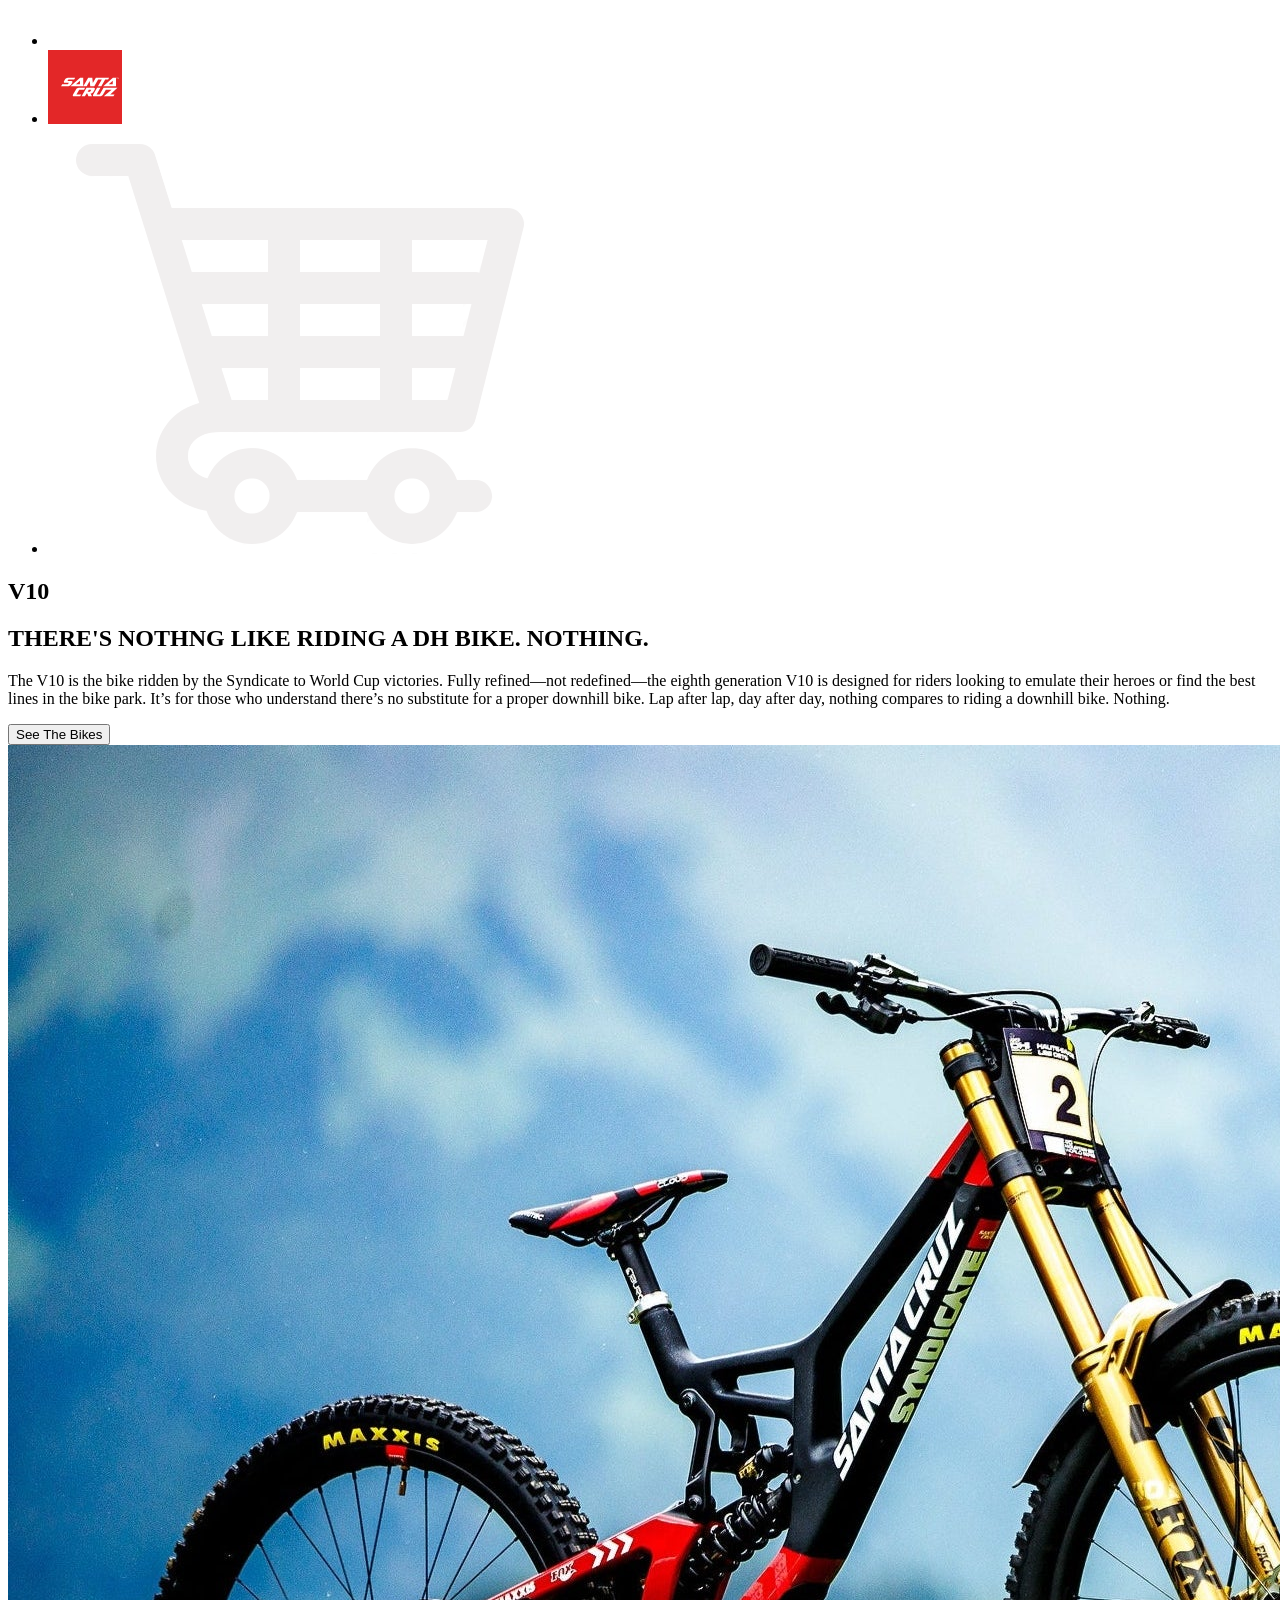
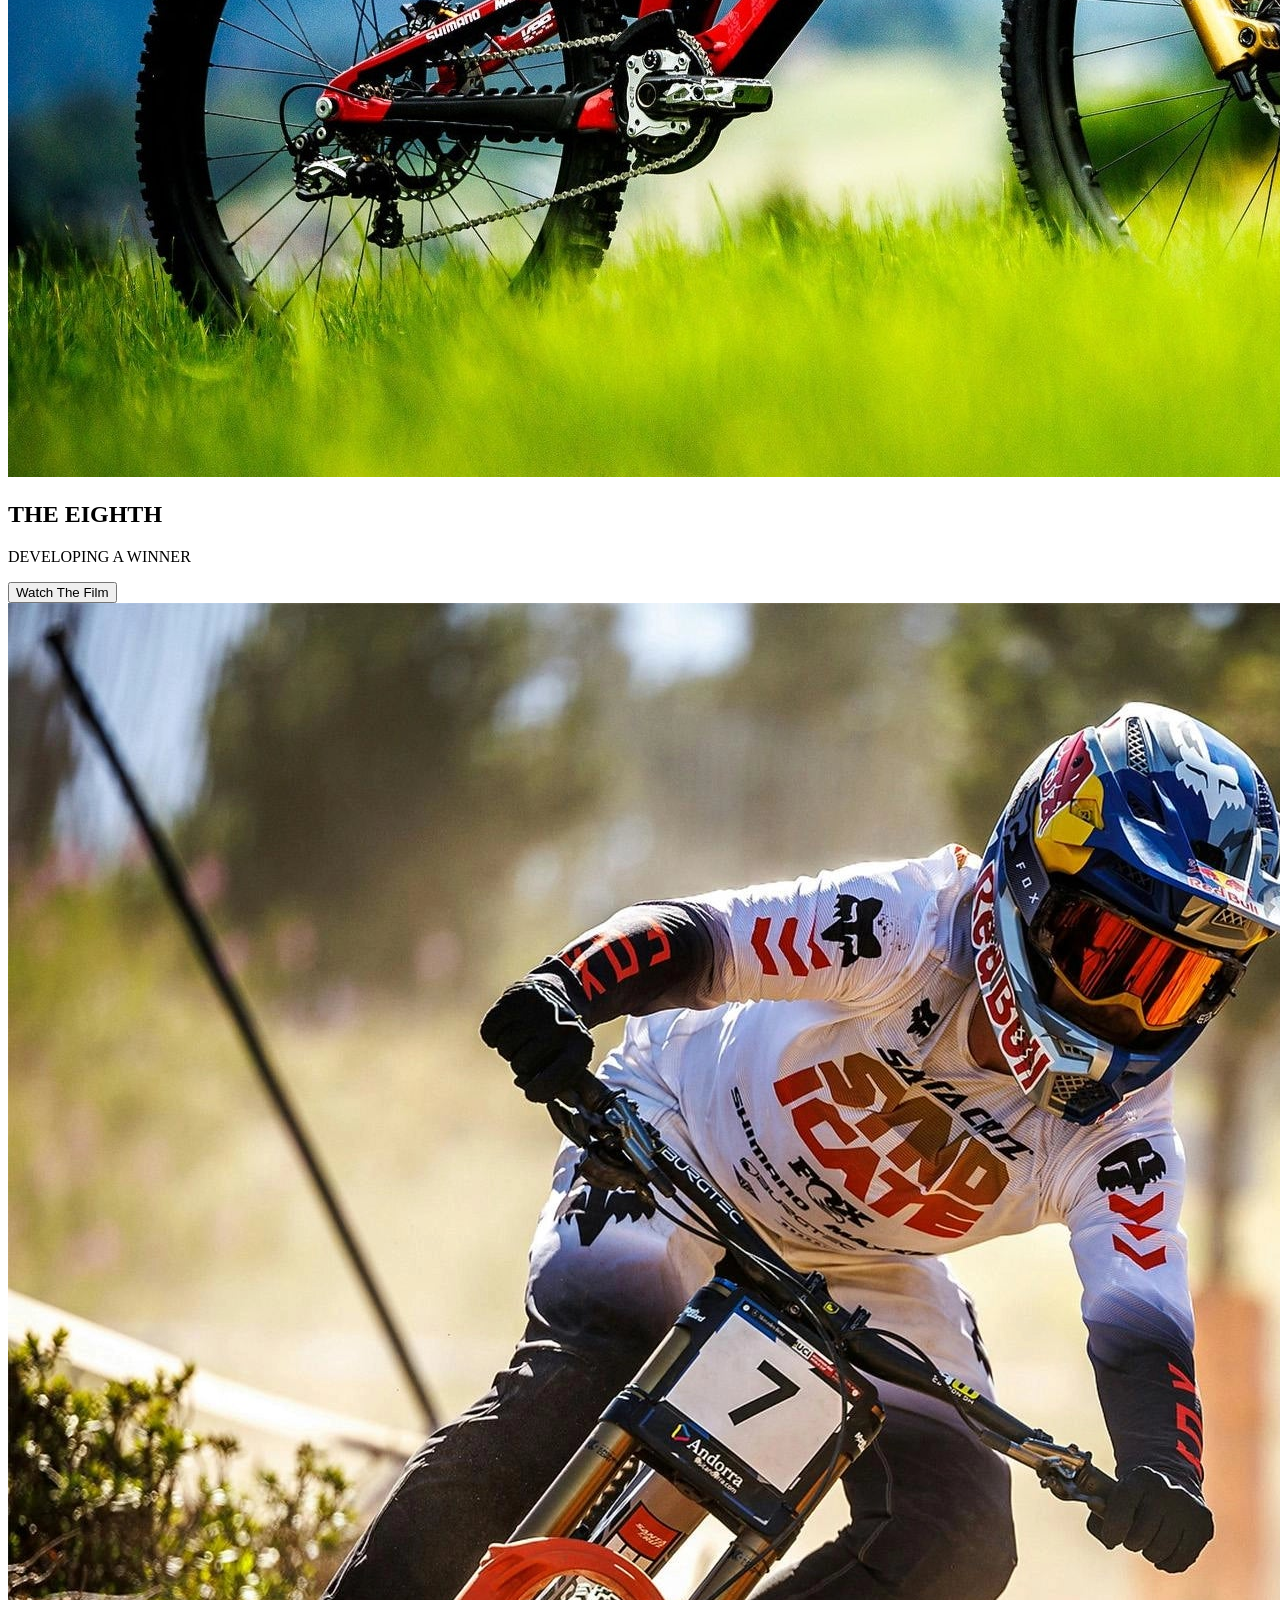
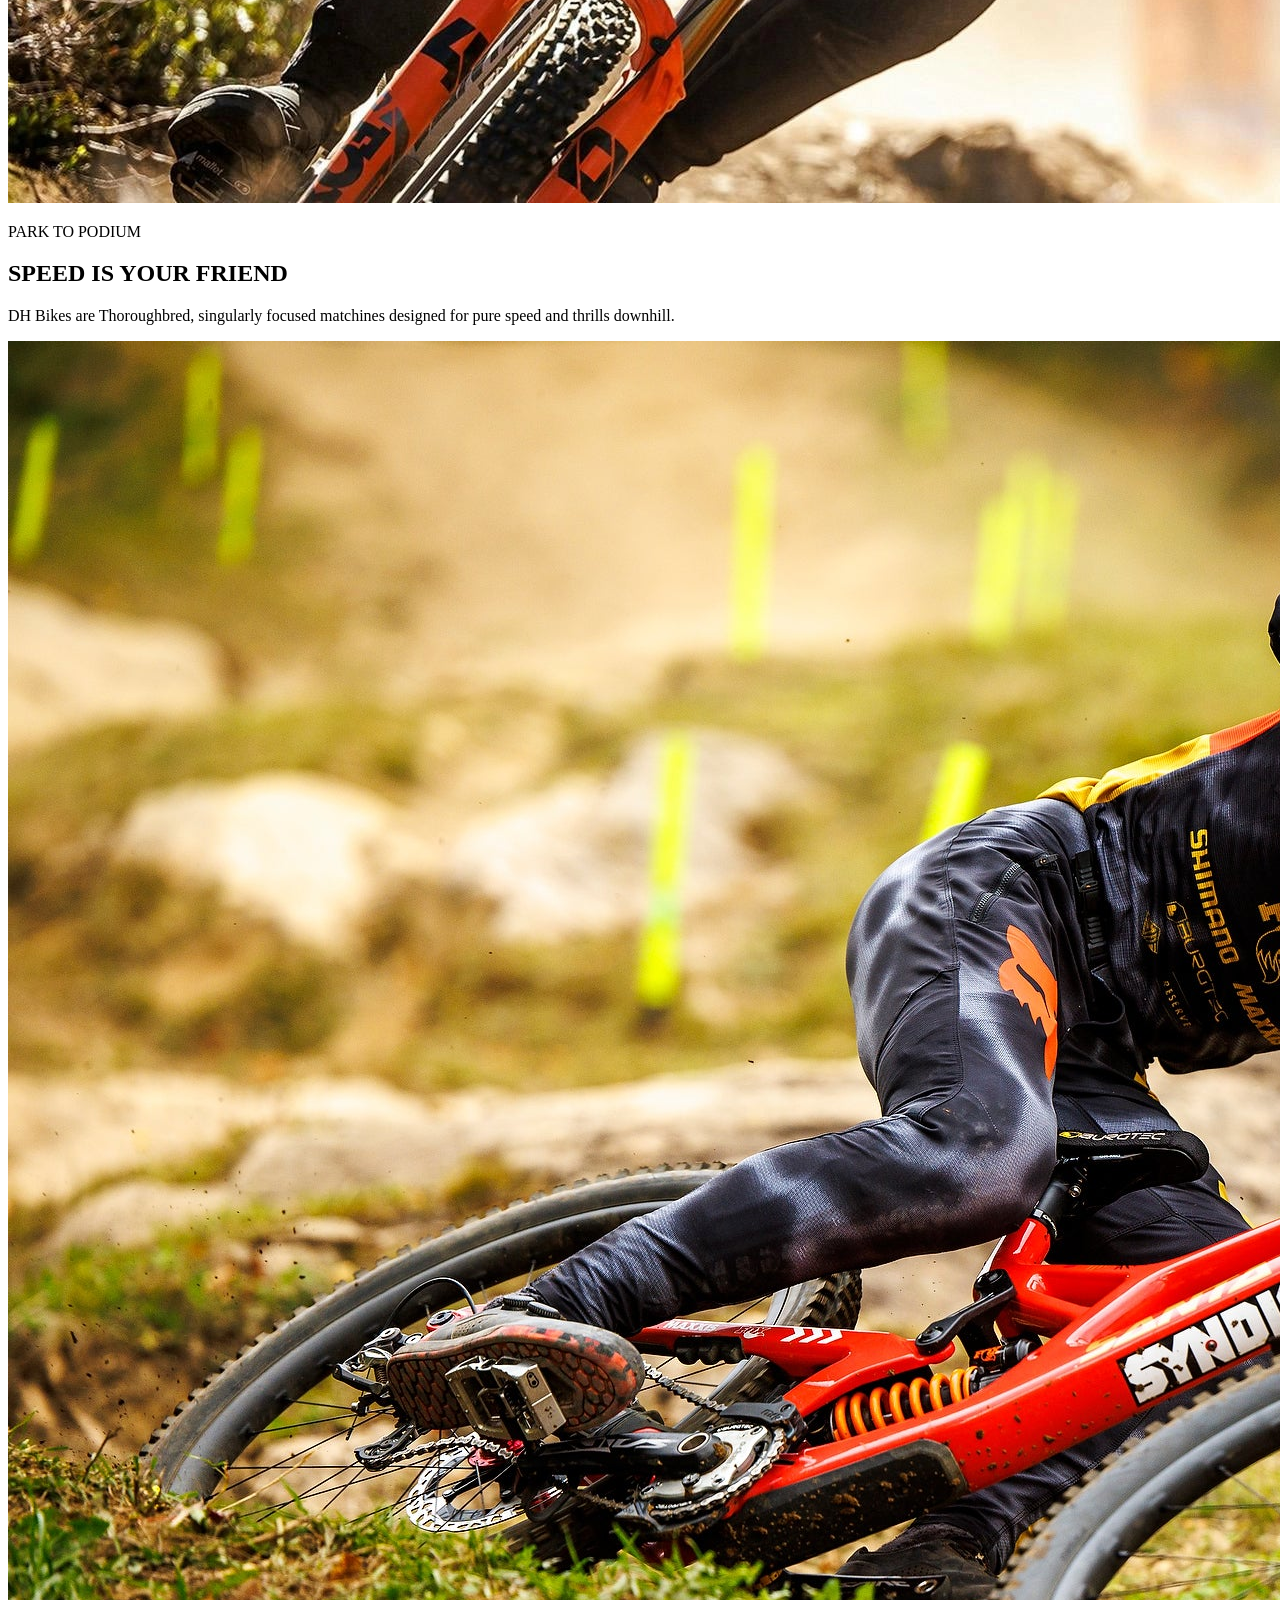
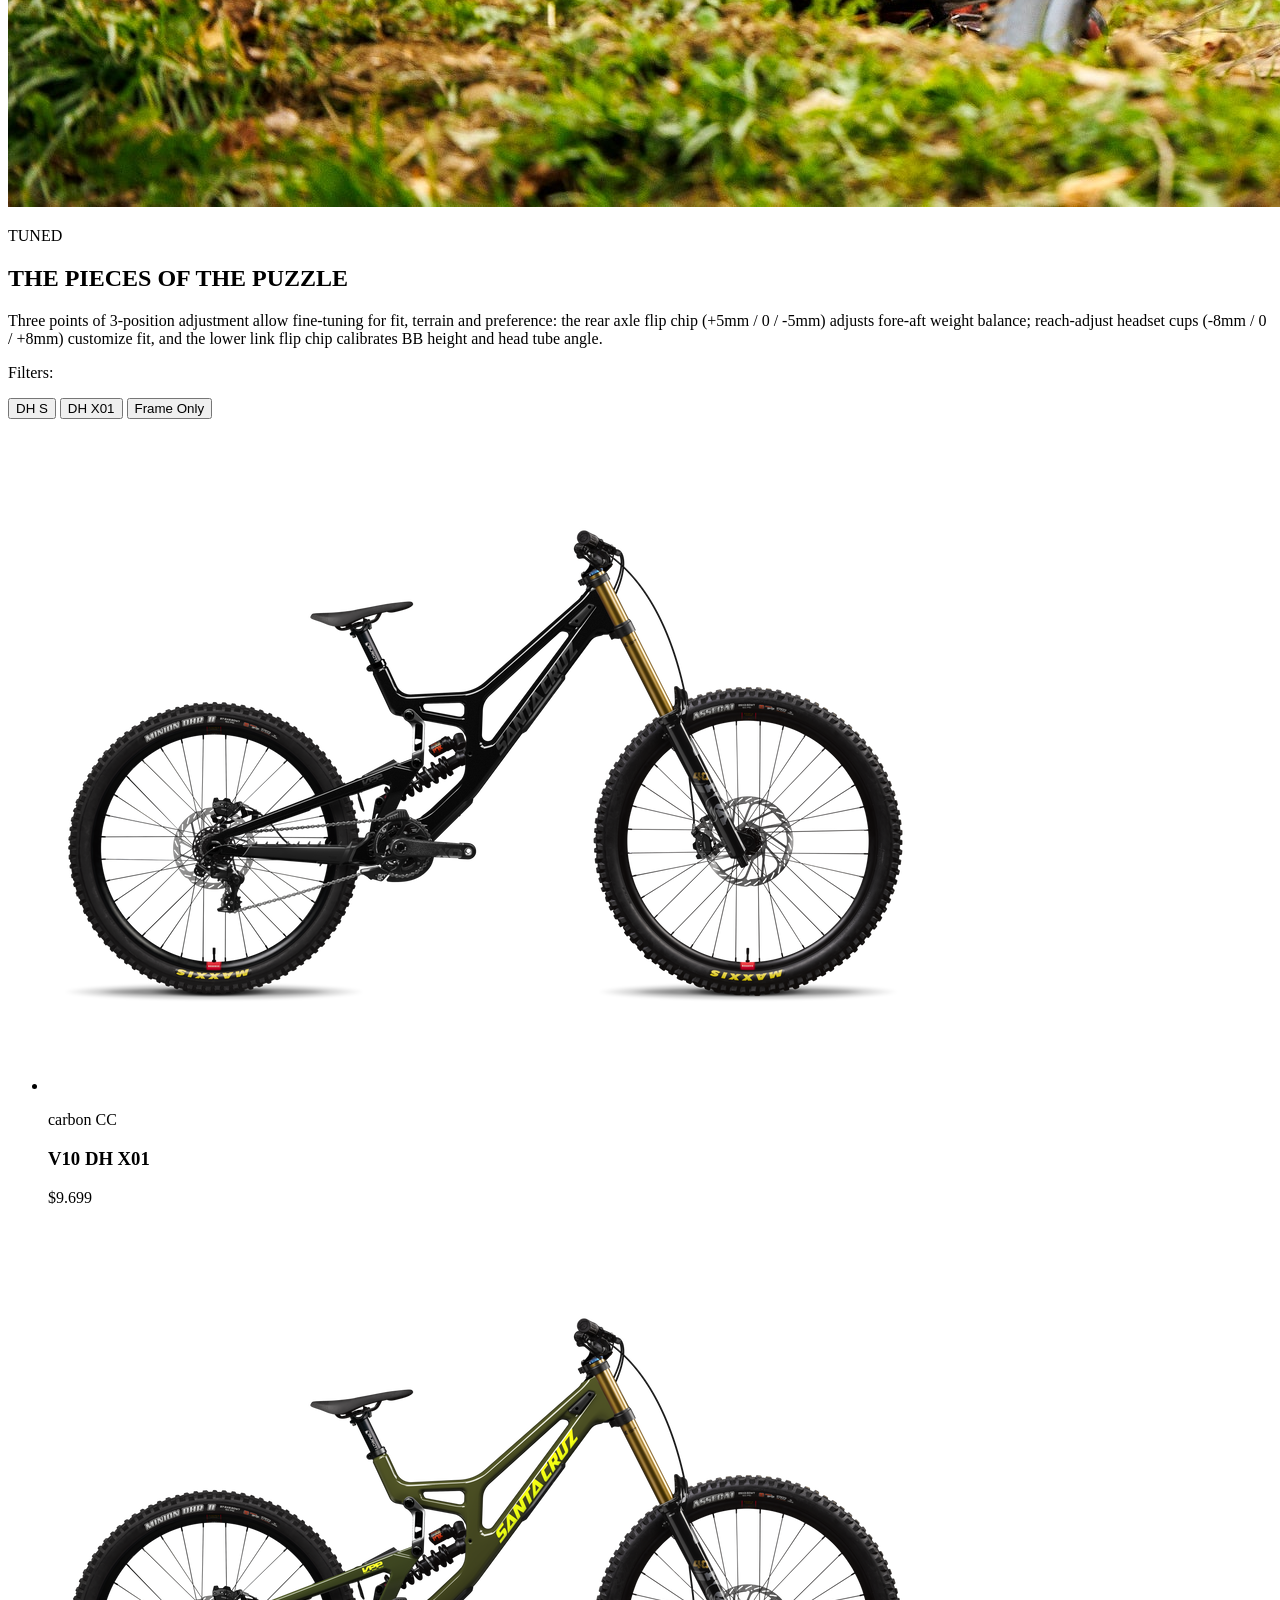
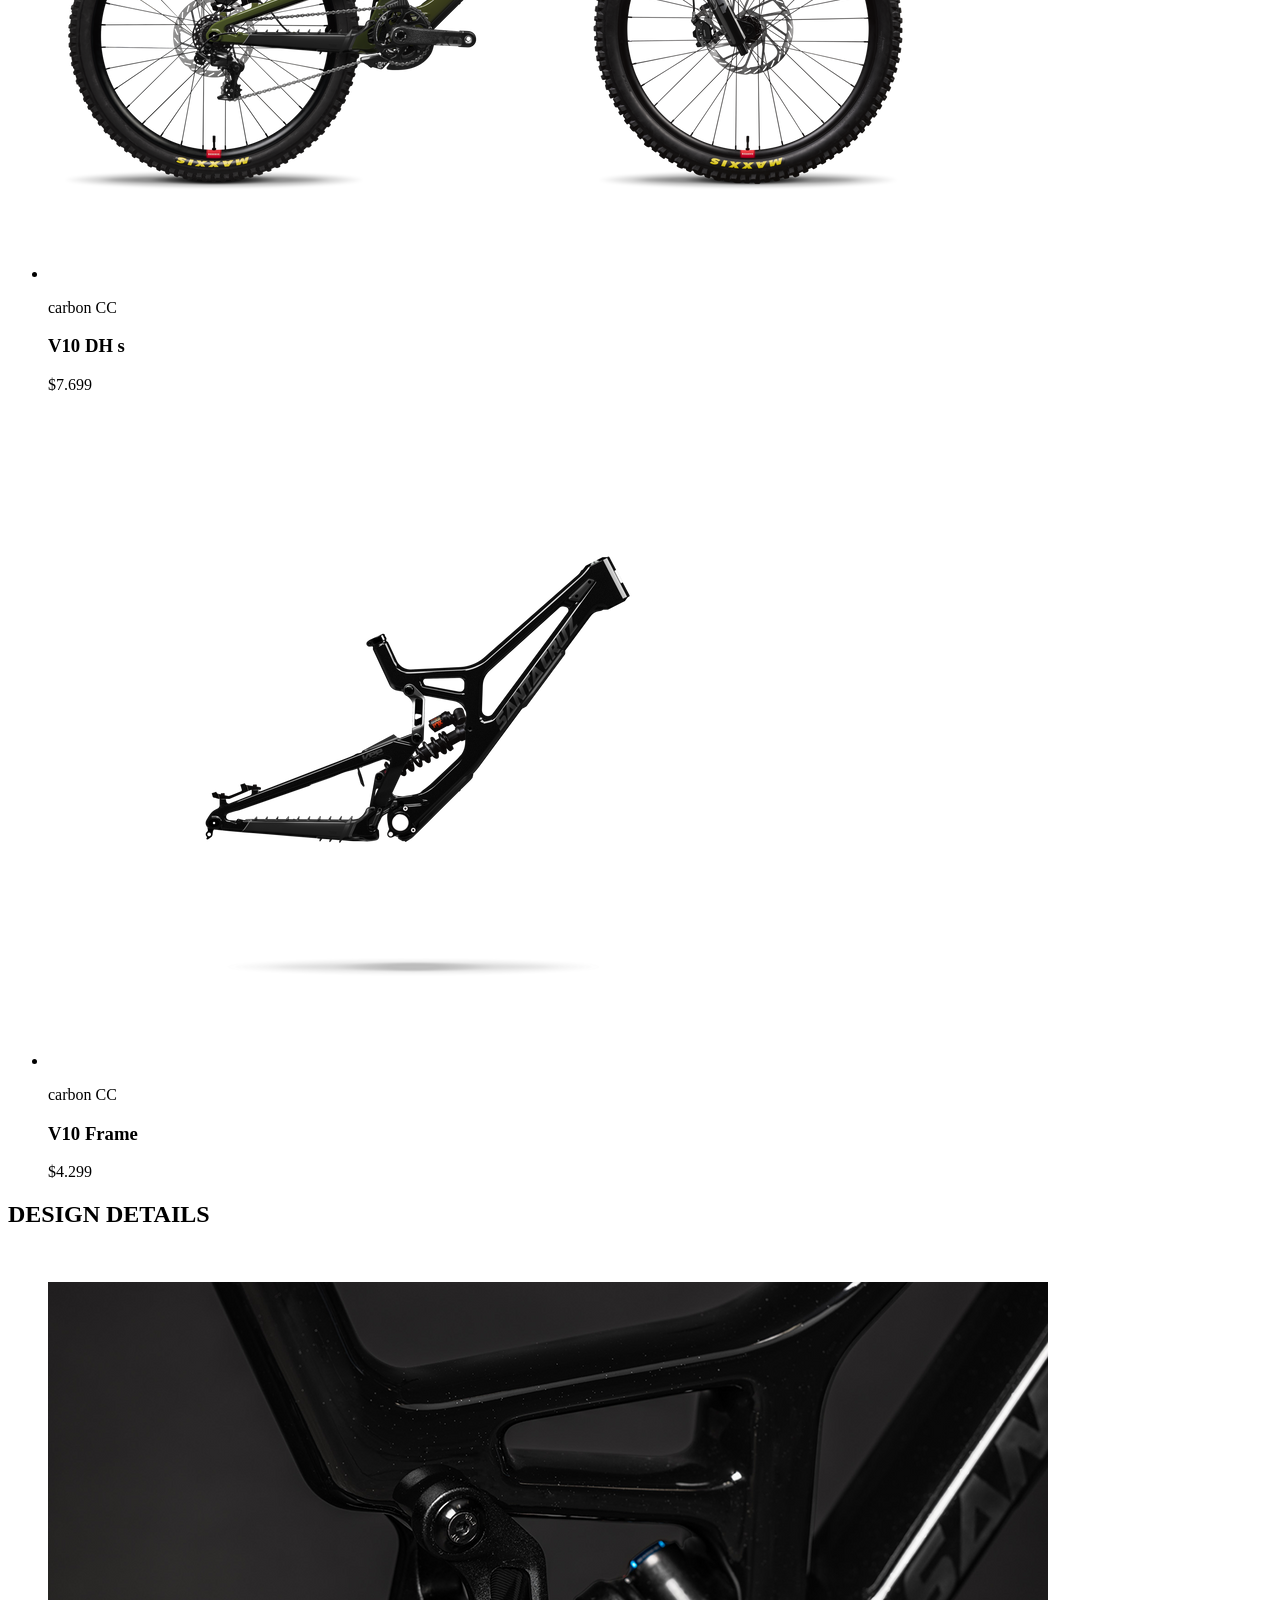
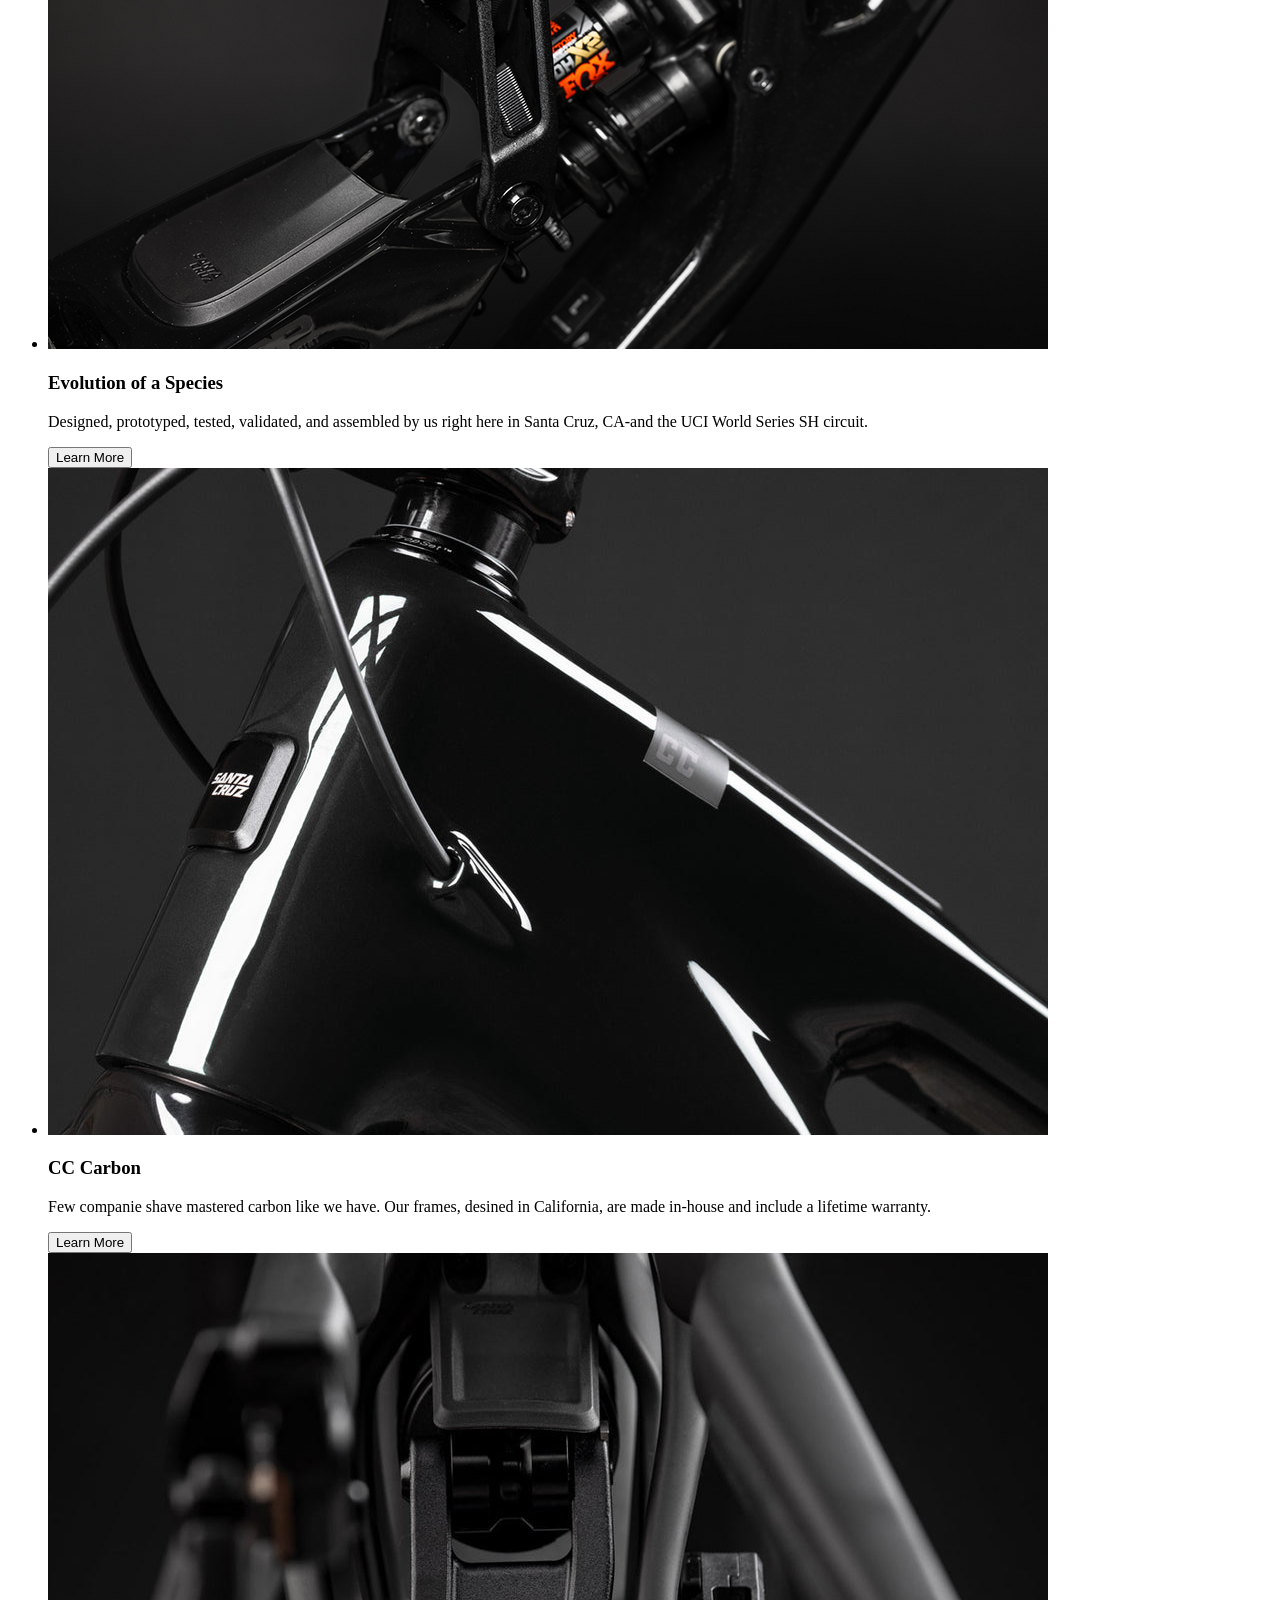
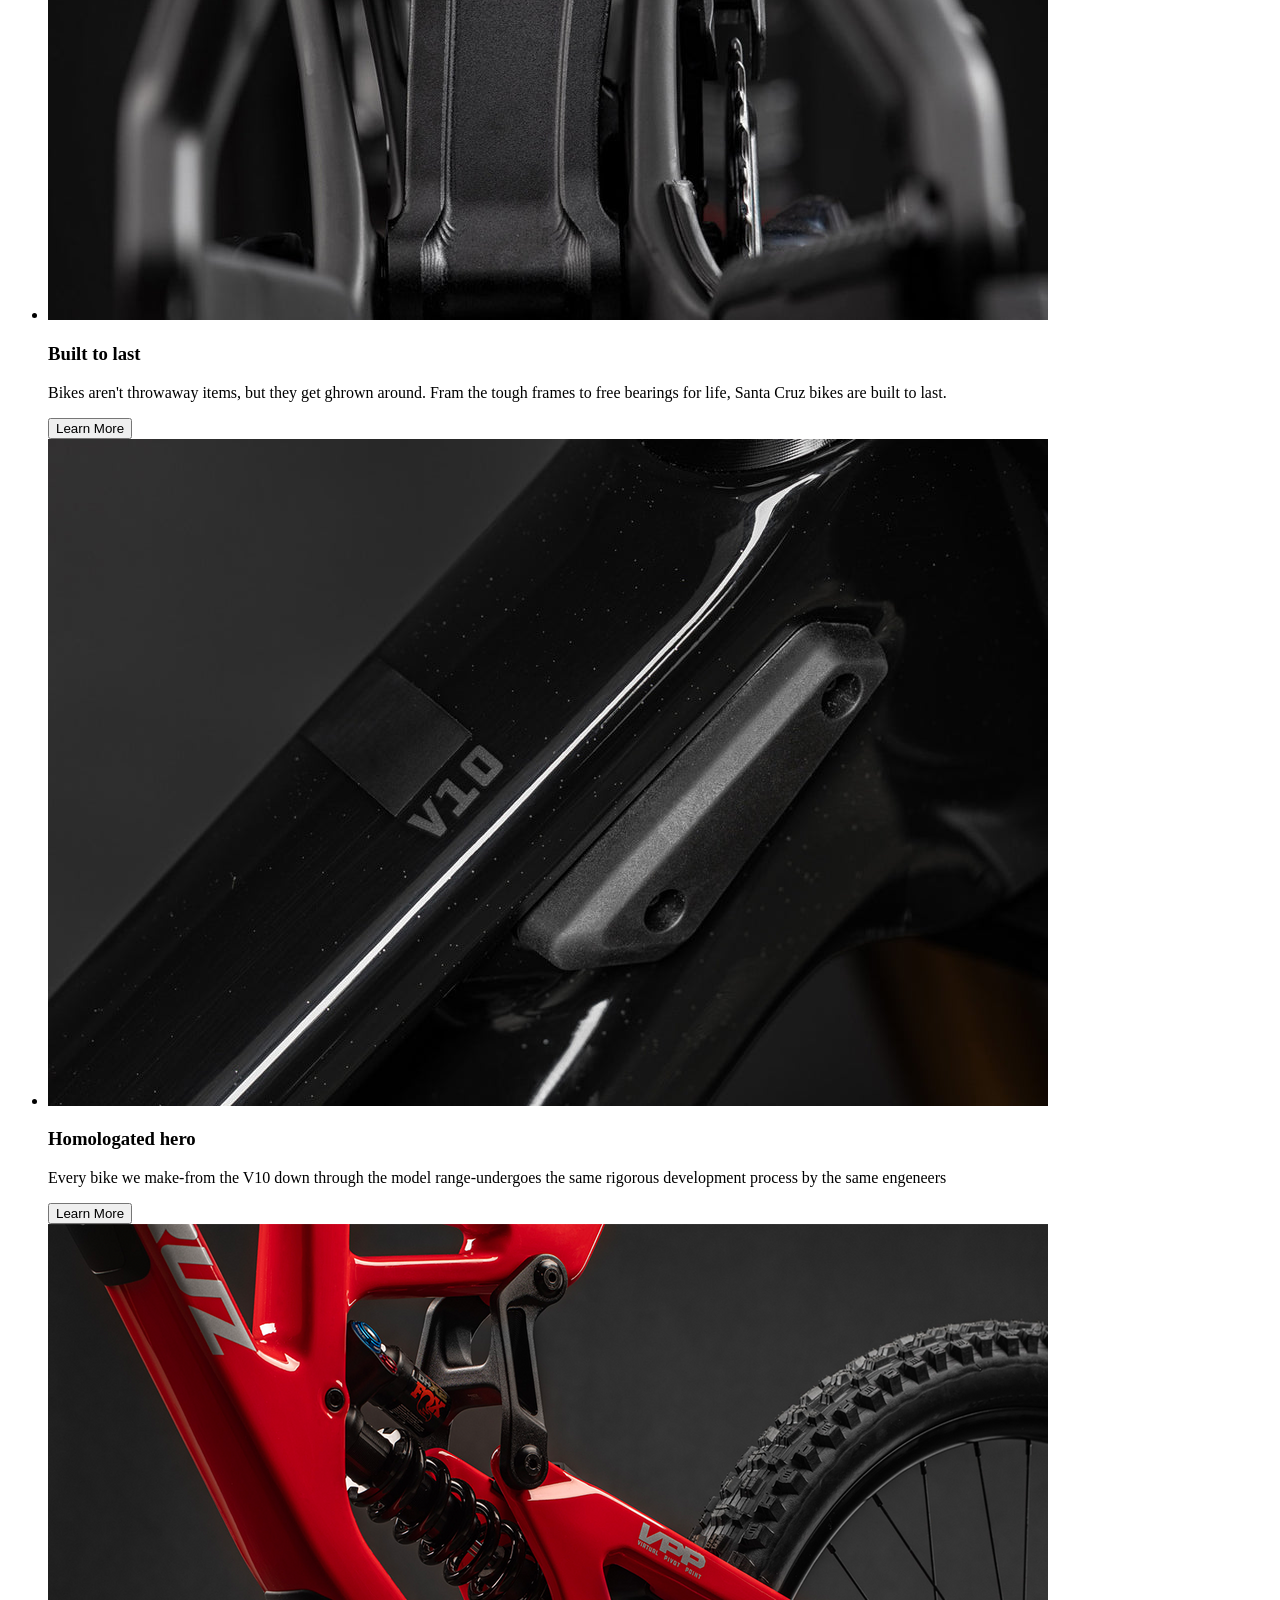
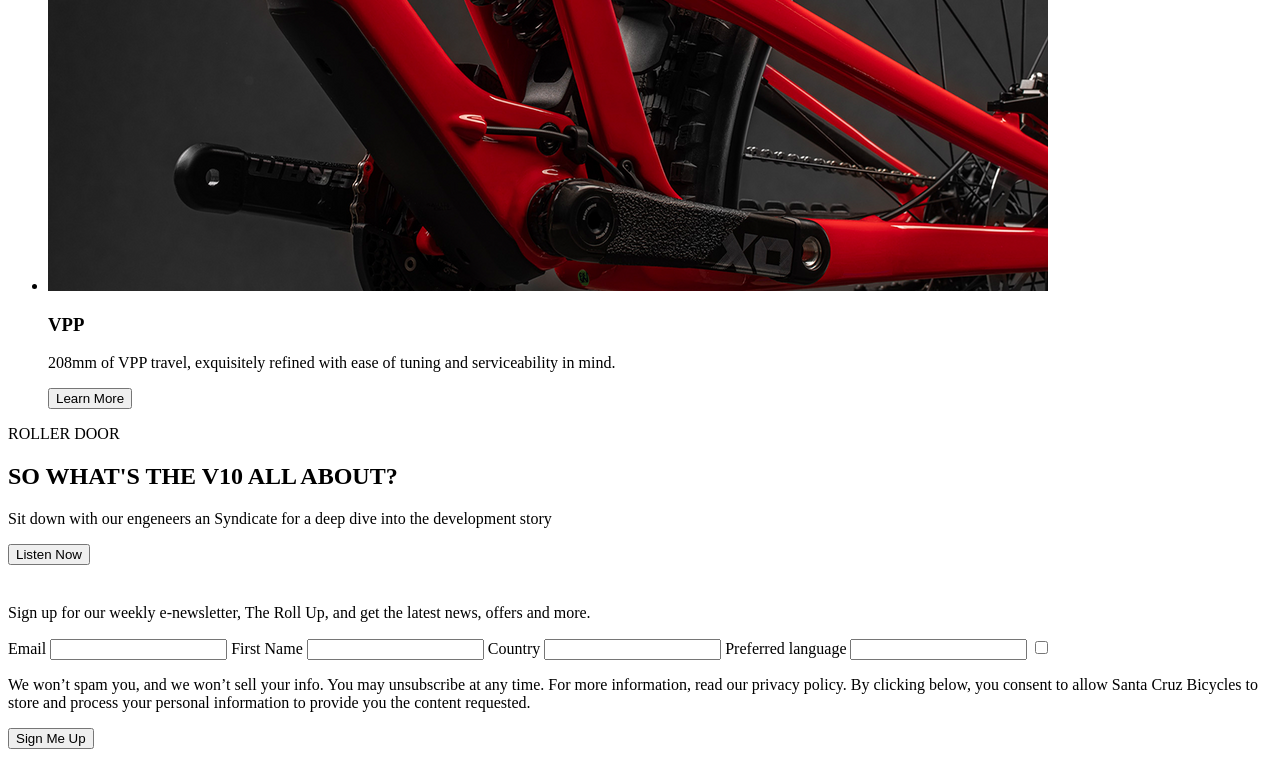
==== product.html @ aca0ca16 "Update product.html" ====
<!DOCTYPE html>
<html lang="en">
<head>
    <meta charset="UTF-8">
    <meta name="viewport" content="width=device-width, initial-scale=1.0">
    <title>Product</title>
    <link rel="stylesheet" type="text/css" href="style.css">
</head>
<header> 
    <nav>
        <ul>
            <li> <img src="images/button-hamburger.png" alt="hamburger menu"> </li>
            <li> <img src="images/header-logo.svg" alt="logo santa cruz"> </li>
            <li> <img src="images/shoping-cart.jpg" alt="winkelkar button"> </li>
        </ul>     
    </nav>
</header>
<body>
    <section class="v10">
        <h1> V10</h1>
    </section>
    <section class="the-eighth">
        <h2> THERE'S NOTHNG LIKE RIDING A DH BIKE. NOTHING.</h2>
        <p> The V10 is the bike ridden by the Syndicate to World Cup victories. Fully refined—not redefined—the eighth generation V10 is designed for riders looking to emulate their heroes or find the best lines in the bike park. It’s for those who understand there’s no substitute for a proper downhill bike. Lap after lap, day after day, nothing compares to riding a downhill bike. Nothing.</p>
        <button> See The Bikes</button>

    <div class="img">
        <img src="images/product/LesGets24_M3_2416.jpg" alt="rode fiets">
            <div class="tekst">
            <h2> THE EIGHTH</h2>
            <p> DEVELOPING A WINNER</p>
            <button> Watch The Film</button>
        </div>
    </div>

        <img src="images/product/Laurie_Greenland.2.jpeg" alt="mtb race" class="race">
        <p class="subtekst"> PARK TO PODIUM</p>
        <h2> SPEED IS YOUR FRIEND</h2>
        <p> DH Bikes are Thoroughbred, singularly focused matchines designed for pure speed and thrills downhill.</p>
        <img src="images/product/MSA230O9A1332.jpg" alt=" mtb race">
    </section>
    <section class="puzzle">
        <p CLASS="subtekst"> TUNED</p>
        <h2>  THE PIECES OF THE PUZZLE</h2>
        <P> Three points of 3-position adjustment allow fine-tuning for fit, terrain and preference: the rear axle flip chip (+5mm / 0 / -5mm) adjusts fore-aft weight balance; reach-adjust headset cups (-8mm / 0 / +8mm) customize fit, and the lower link flip chip calibrates BB height and head tube angle.</P>
        <p> Filters:</p>
        <div class=" filter">
            <button> DH S</button>
            <button> DH X01</button>
            <button> Frame Only</button>
        </div>
        <ul>
            <li>
                <img src="images/product/MY25_V10_CC_DH_X01_GlossBlackSparkle_a38d1f67-7d97-4f10-a1e2-9f58e45a7bcb.png" alt="black bike">
                <p> carbon CC</p>
                <h3> V10 DH X01</h3>
                <p> $9.699</p>
            </li>
            <li>
                <img src="images/product/MY25_V10_CC_DH_X01_GlossKelpGreen_2052f080-0261-4705-94ce-bcce536d07d3 (2).png" alt="green bike">
                <p> carbon CC</p>
                <h3> V10 DH s</h3>
                <p> $7.699</p>
            </li>
            <li>
                <img src="images/product/MY25_V10_CC_Frame_GlossBlackSparkle_ac3cde98-269b-4630-9627-55b11a8a71bd.png" alt="bike frame">
                <p> carbon CC</p>
                <h3> V10 Frame</h3>
                <p> $4.299</p>
            </li>
        </ul>
    </section>
    <section class="details"> 
        <h2> DESIGN DETAILS</h2>
        <img>
        <ul>
            <li>
                <img src="images/product/DesignDetails_Evolution_V10_f6ac006f-c6fc-4e06-be21-ac7c0d5d57cb.png" alt="evolution of bike">
                <h3> Evolution of a Species</h3>
                <p> Designed, prototyped, tested, validated, and assembled by us right here in Santa Cruz, CA-and the UCI World Series SH circuit.</p>
                <button class="button"> Learn More</button>
            </li>
            <li>
                <img src="images/product/DesignDetails_CC_V10-BU-ST-SK.jpg" alt="">
                <h3> CC Carbon</h3>
                <p> Few companie shave mastered carbon like we have. Our frames, desined in California, are made in-house and include a lifetime warranty.</p>
                <button> Learn More</button>
            </li>
            <li>
                <img src="images/product/DesignDetails_Built2Last_HT-BR-NO-50-MT-TB-HKSL-HK-BL-HB.jpg" alt="">
                <h3> Built to last</h3>
                <p> Bikes aren't throwaway items, but they get ghrown around. Fram the tough frames to free bearings for life, Santa Cruz bikes are built to last.</p>
                <button> Learn More</button>
            </li>
            <li>
                <img src="images/product/DesignDetails_HomHero_V10.jpg" alt="">
                <h3> Homologated hero</h3>
                <p> Every bike we make-from the V10 down through the model range-undergoes the same rigorous development process by the same engeneers</p>
                <button> Learn More</button>
            </li>
            <li>
                <img src="images/product/DesignDetails_VPP_V10_95bcc99d-d9d7-4054-aa28-fefbf968dffa.png" alt="">
                <h3> VPP</h3>
                <p> 208mm of VPP travel, exquisitely refined with ease of tuning and serviceability in mind.</p>
                <button> Learn More</button>
            </li>
        </ul>
    </section>
    <section class="about">
        <p class="subtekst"> ROLLER DOOR</p>
        <h2> SO WHAT'S THE V10 ALL ABOUT?</h2>
        <P> Sit down with our engeneers an Syndicate for a deep dive into the development story</P>
        <button> Listen Now</button>
    </section>
    <footer>
        <img src="images/santa_cruz.svg" alt="logo 2 santa cruz footer">
        <p> Sign up for our weekly e-newsletter, The Roll Up, and get the latest news, offers and more.</p>
        <label> Email</label>
        <input type="email">
        <label> First Name</label>
        <input type="name">
        <label> Country</label>
        <input type="country">
        <label> Preferred language</label>
        <input type="language">
        <input type="checkbox">
        <p> We won’t spam you, and we won’t sell your info. You may unsubscribe at any time. For more information, read our privacy policy.
            By clicking below, you consent to allow Santa Cruz Bicycles to store and process your personal information to provide you the content requested.</p>
        <button> Sign Me Up</button>
    </footer>

</body>
</html>
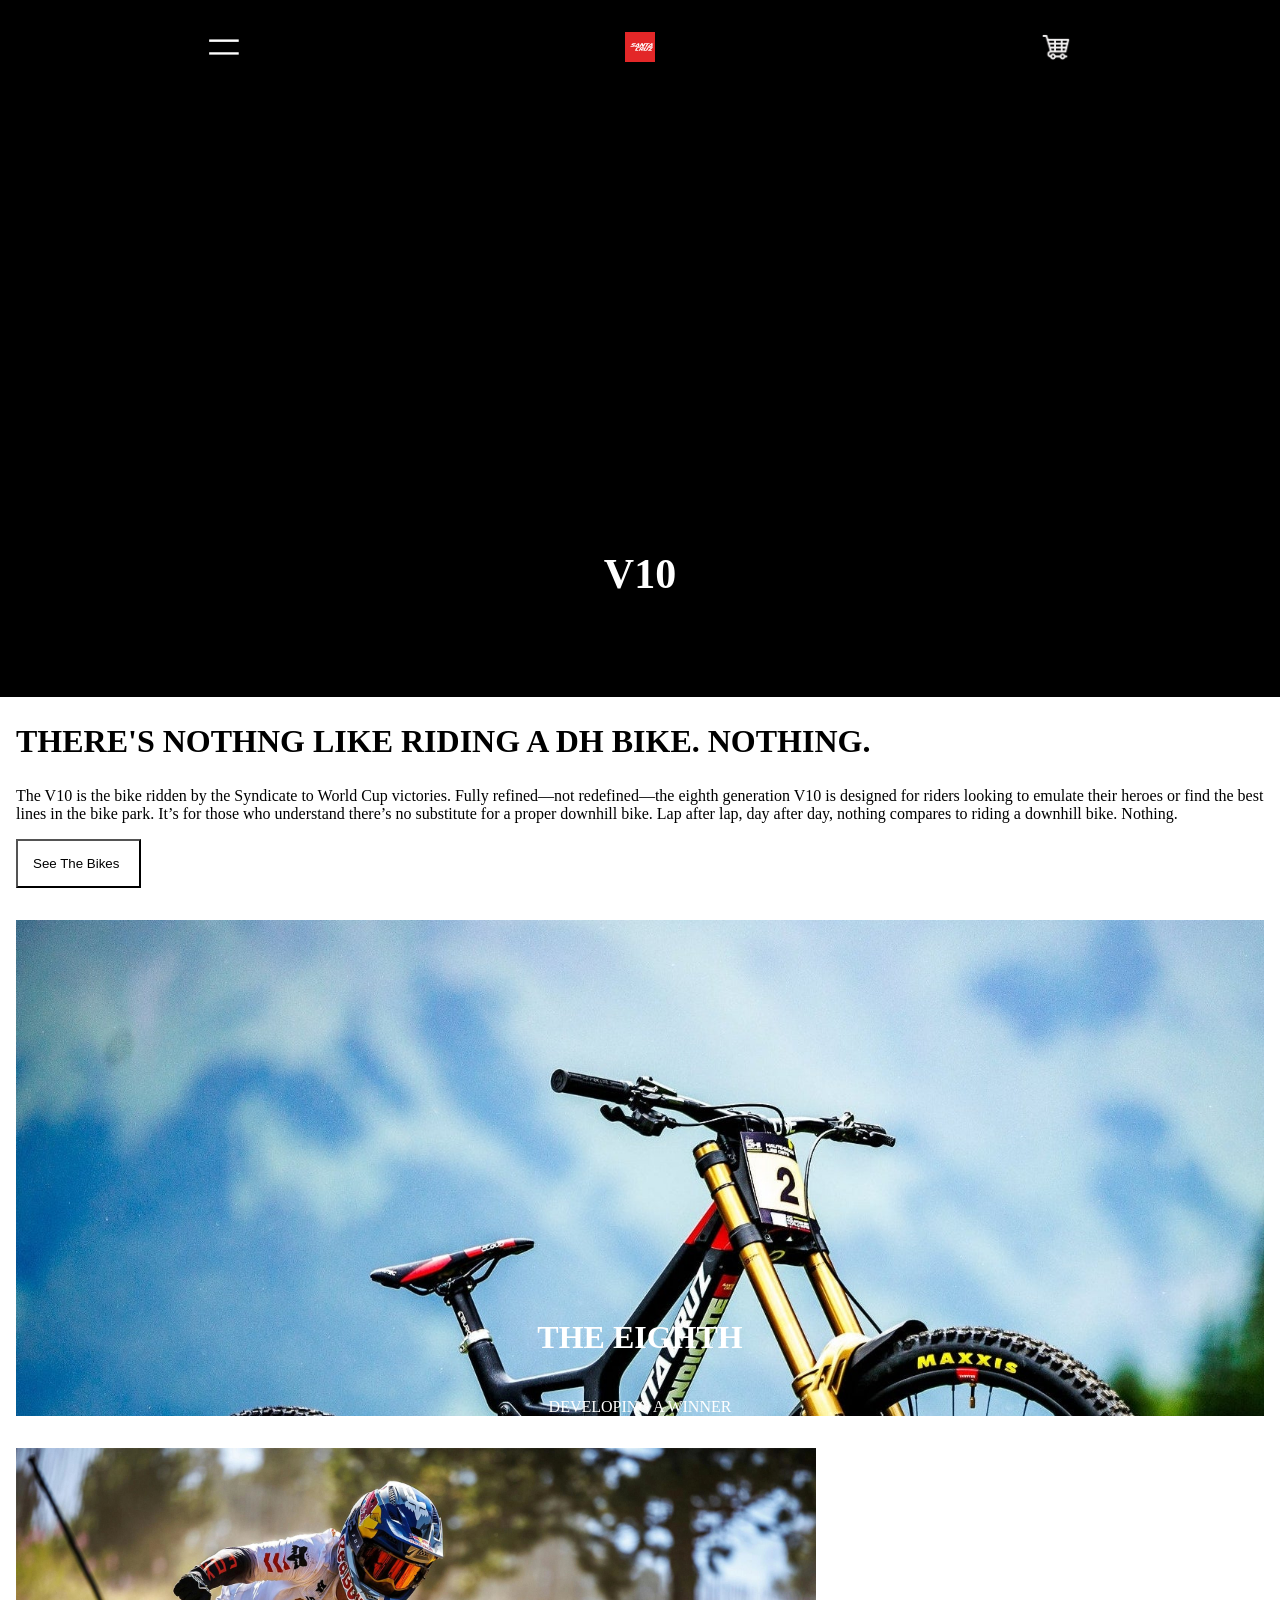
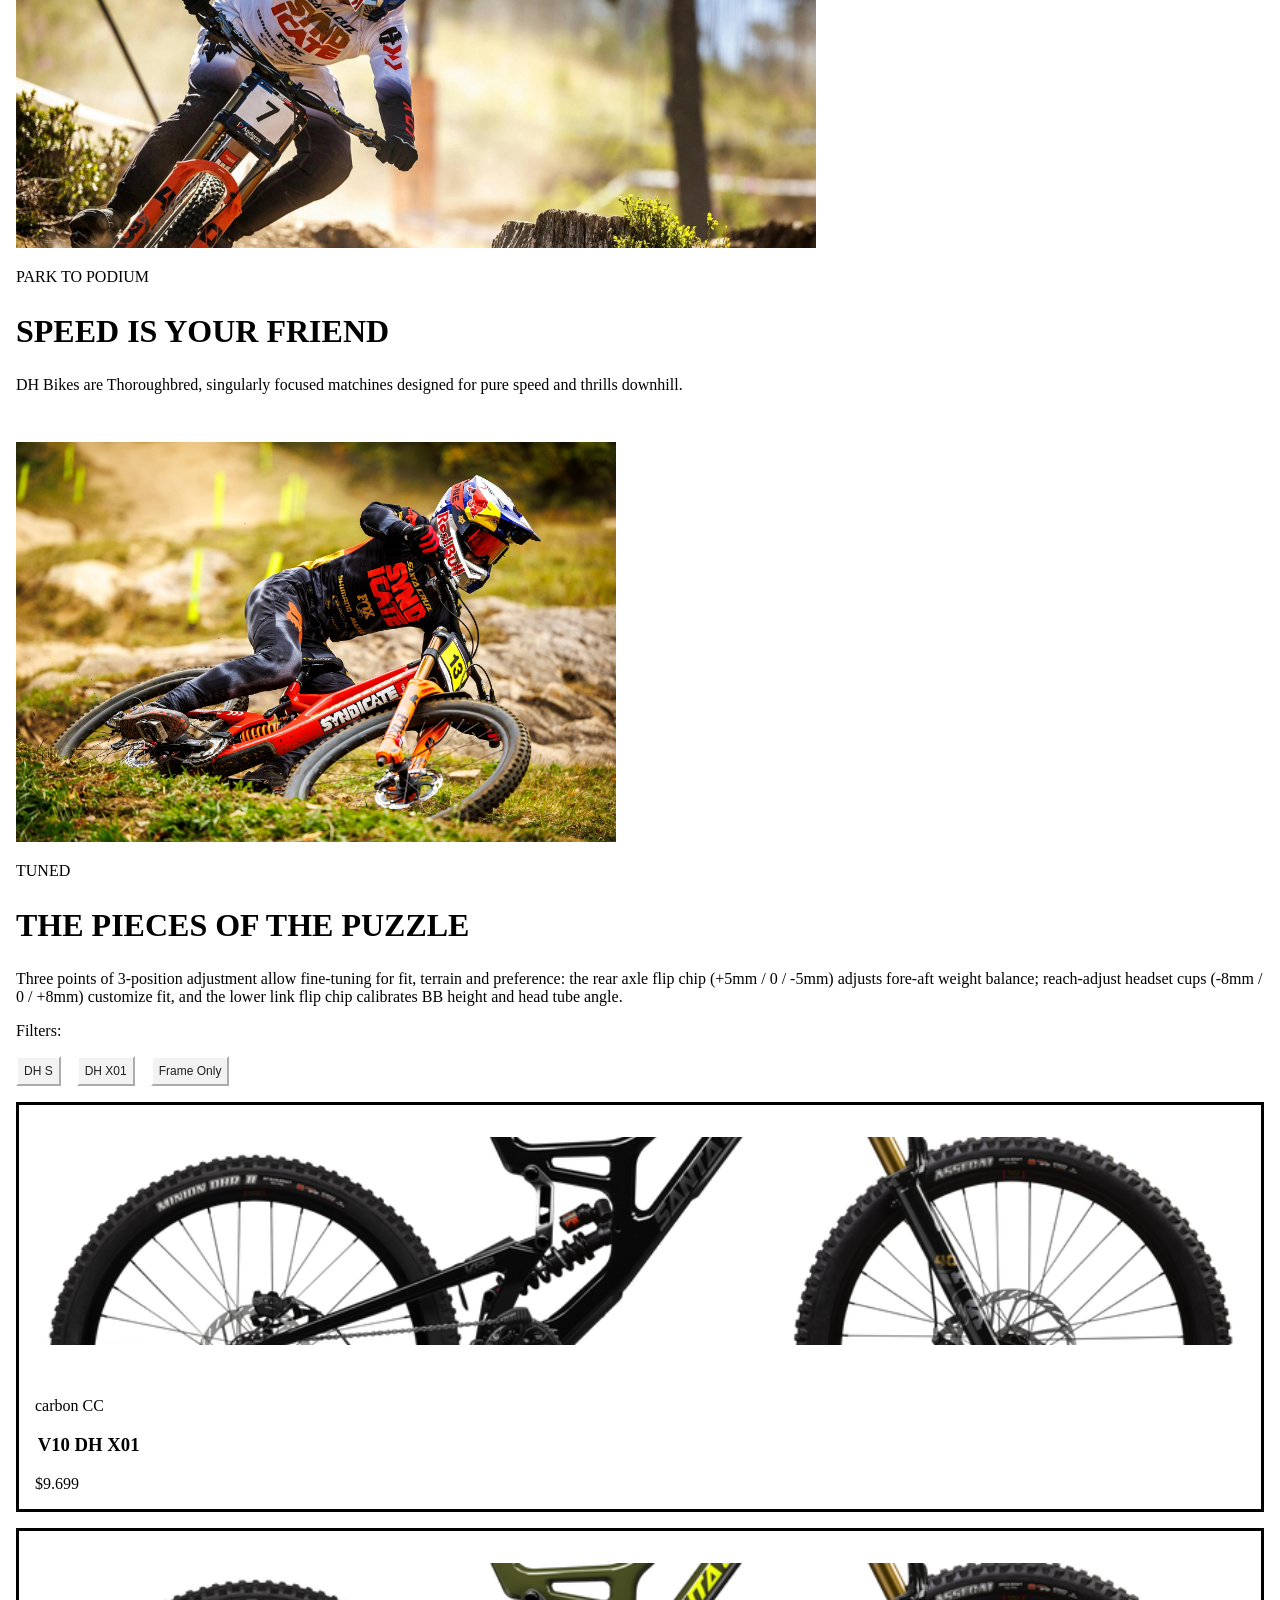
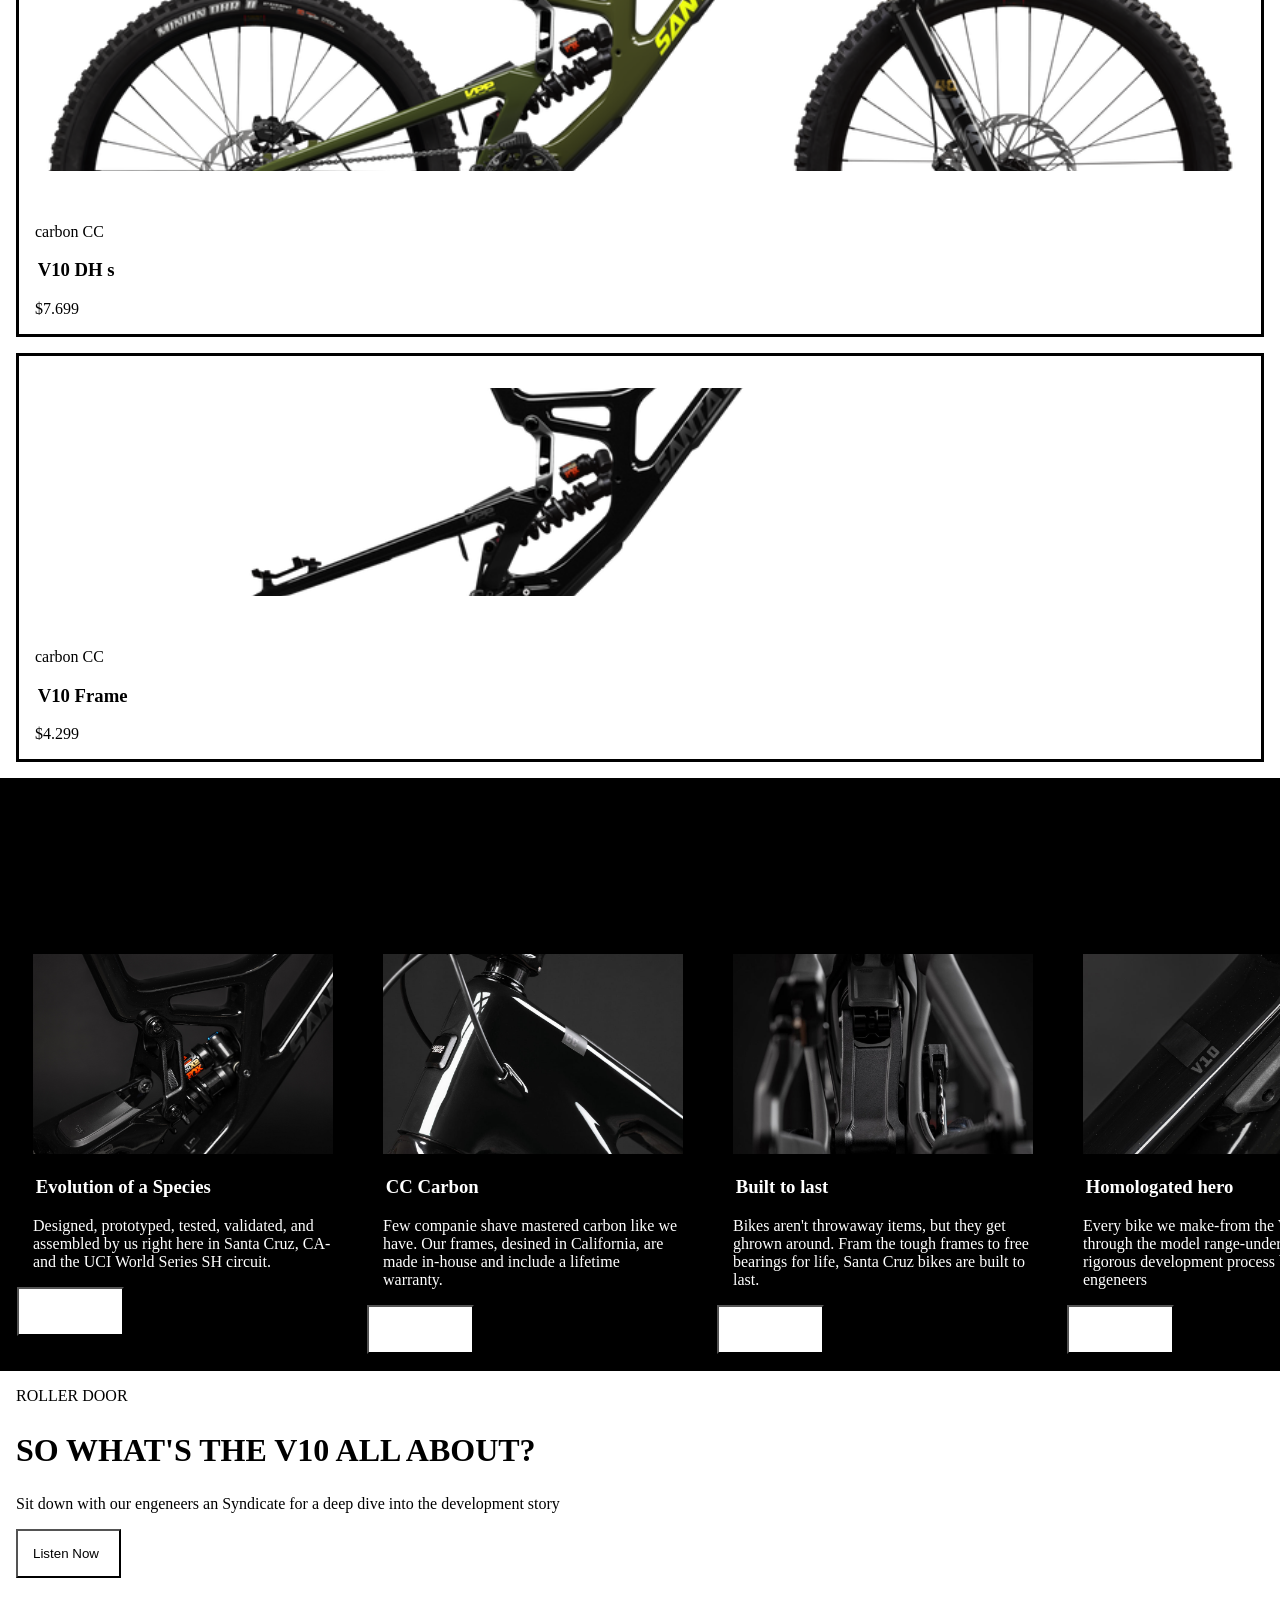
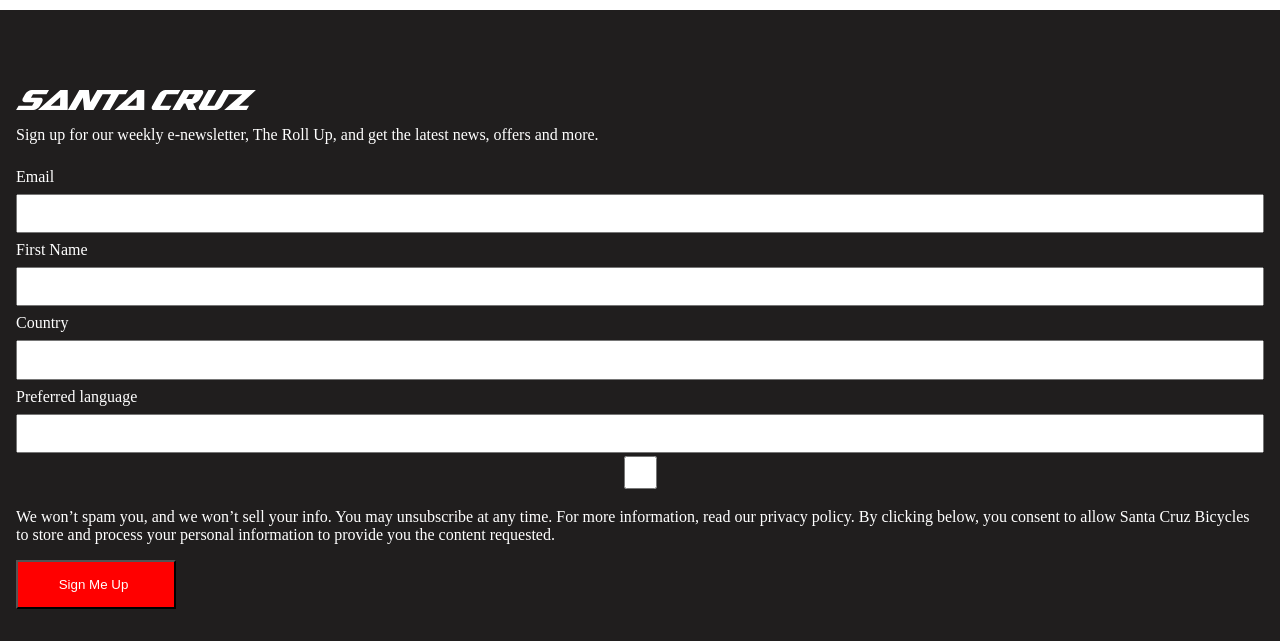
==== commit 06bf7d5b: "Update product.html" ====
--- a/product.html
+++ b/product.html
@@ -4,7 +4,7 @@
     <meta charset="UTF-8">
     <meta name="viewport" content="width=device-width, initial-scale=1.0">
     <title>Product</title>
-    <link rel="stylesheet" type="text/css" href="style.css">
+    <link rel="stylesheet" type="text/css" href="styles/style.css">
 </head>
 <header> 
     <nav>
--- a/styles/style.css
+++ b/styles/style.css
@@ -0,0 +1,337 @@
+*{
+    color: white;
+    list-style: none;
+
+}
+
+ul{
+
+    padding: 0px;
+}
+
+@font-face {
+    font-family: 'proxima-nova';
+    src: url(webfontkit-20251126-034941/proxima_nova_regular-webfont.woff2);
+    font-weight: normal;
+    font-style: normal;
+}
+
+@font-face {
+    font-family: 'bold';
+    src: url(webfontkit-20251126-034941/proxima_nova_semibold-webfont.woff2);
+    font-weight: bold;
+    font-style: bold;
+}
+
+body{
+    margin: 0px;
+}
+.subtekst{
+    color: red;
+}
+
+h1{
+    margin-top: 10em;
+    font-size: 42px;
+    font-family: 'bold';
+}
+
+h2{
+ font-size: 32px;
+ font-family: 'bold';
+}
+
+h3{
+    font-family: 'bold';
+}
+
+p{
+    font-family: 'proxima-nova';
+    font-size: 16px;
+}
+
+header{
+    background-color: black;
+    padding-bottom: 3em;
+    padding-top: 1em;
+}
+
+section, header{
+    padding-left: 1em;
+    padding-right: 1em;
+}
+
+header ul{
+    display:flex;
+    flex-direction: row;
+    justify-content: space-around;
+    padding: 0px 0px 0px 0px;
+    align-items: center;
+}
+ul:first-of-type img{
+    width: 30px;
+}
+
+
+    
+
+
+
+button{
+    background-color: white;
+    color: black;
+    padding: 15px 20px 15px 15px;
+
+}
+
+
+
+section:first-of-type{
+    background-color: black;
+    padding-bottom: 4em;
+}
+
+section img{
+    max-width: 100%;
+    min-width: 300px;
+    padding-top: 2em;
+}
+
+.scrollbar ul{
+    display:flex;
+    flex-direction: row;
+    flex-shrink: none;
+    gap: 1em;
+    padding: 0px;
+
+}
+ 
+section:nth-of-type(2){
+    background-color: white;
+    margin: 0px;
+}
+
+.scroll{
+    overflow:scroll;
+    padding-top: 4em;
+}
+section:nth-of-type(2) p{
+    color:black;
+}
+section:nth-of-type(2) h2{
+    color: black;
+}
+
+.scrollbar li img{
+width: 300px;
+height: 400px;
+}
+
+.scrollbar h3{
+    position: relative;
+    bottom: 4em;
+    color: white;
+    padding-left: 1em;
+    padding-right: 1em;
+}
+
+.scrollbar li p{
+    position: relative;
+    bottom: 6em;
+    color: white;
+    padding-left: 1em;
+    padding-right: 1em;
+}
+
+
+
+
+section:nth-of-type(3) img{
+    width: 100%;
+    height:431px;
+    object-fit: cover;
+}
+
+section:nth-of-type(3) ul{
+    display:flex;
+    flex-direction: column;
+    padding-left: 0px;
+}
+
+.preview p{
+    position:relative;
+    bottom: 10em;
+    color:  white;
+    padding-left: 1em;
+    padding-right: 1em;
+}
+
+.preview h3{
+    position: relative;
+    bottom: 7.5em;
+    padding-left: 1em;
+    padding-right: 1em;
+    
+}
+
+section:nth-of-type(4){
+    overflow: scroll;
+}
+
+section:nth-of-type(4) ul{
+    display:flex;
+    flex-direction: row;
+    gap: 1em;
+
+
+}
+
+section:nth-of-type(4) p, section:nth-of-type(4) h3{
+    color: black;
+    padding-left: 1em;
+    padding-right: 1em;
+}
+
+section:nth-of-type(4) img{
+    padding-left: 1em;
+    padding-right: 1em;
+}
+
+section:nth-of-type(4) li{
+    border-color: black;
+    border: 1px solid black;
+}
+
+section:nth-of-type(4) h2{
+    color: black;
+}
+
+footer{
+    background-color: #201e1e;
+    padding-left: 1em;
+    padding-right: 1em;
+    padding-top: 2em;
+    padding-bottom: 2em;
+    display: flex;
+    flex-direction: column;
+}
+footer button{
+    width: 12em;
+    background-color: red;
+    color: white;
+}
+
+footer img{
+    width: 15em;
+    padding-top: 3em;
+}
+
+label{
+    padding-top: 0.5em;
+    padding-bottom: 0.5em;
+}
+input{
+    height: 2.5em;
+}
+.v10 {
+    display: flex;
+    Flex-direction: column;
+    Justify-content: center;
+    align-items: center;
+}
+
+.img {
+    display: grid;
+    grid-template-columns: 1fr;
+    grid-template-rows: 1fr;    
+    height: 33em;               
+    overflow: hidden;
+}
+
+.img img {
+    grid-area: 1 / 1;
+    width: 100%;
+    height: 100%;
+    object-fit: cover;
+}
+
+.img .tekst {
+    grid-area: 1 / 1;
+    
+    display: flex;
+    flex-direction: column;
+    justify-content: center;
+    align-items: center;
+    text-align: center;
+}
+
+.img .tekst h2, .img .tekst p{
+    color: white;
+}
+
+.race{
+height: 25em;
+object-fit: cover;
+}
+
+.the-eighth img:nth-of-type(2){
+    height: 25em;
+    object-fit: cover;
+}
+
+.puzzle h2, .puzzle p{
+    color: black;
+}
+
+.puzzle li{
+    border-style: solid;
+    border-color: black;
+}
+.puzzle ul li img{
+    height: 13em;
+    width: 100%;
+    padding-bottom: 2em;
+}
+
+.puzzle li h3, .puzzle li p{
+    color: black;
+    padding-left: 1em;
+}
+
+.puzzle ul{
+    display: flex;
+    flex-direction: column;
+    gap: 1em;
+}
+
+.details{
+    background-color: black;
+}
+
+.details ul li p, .details ul li h3, .details ul li button{
+    color: white;
+}
+
+.about h2, .about p{
+    color: black;
+}
+
+.about{
+    padding-left: 1em;
+    padding-bottom: 2em;
+}
+
+.filter{
+    display:flex;
+    Flex-direction: row;
+    gap: 1em;
+}
+
+.filter button{
+    background-color: #f2f2f2;
+    border-color: white;
+    color: #201e1e;
+    font-size: 12px;
+    padding: 0.5em;
+}
+
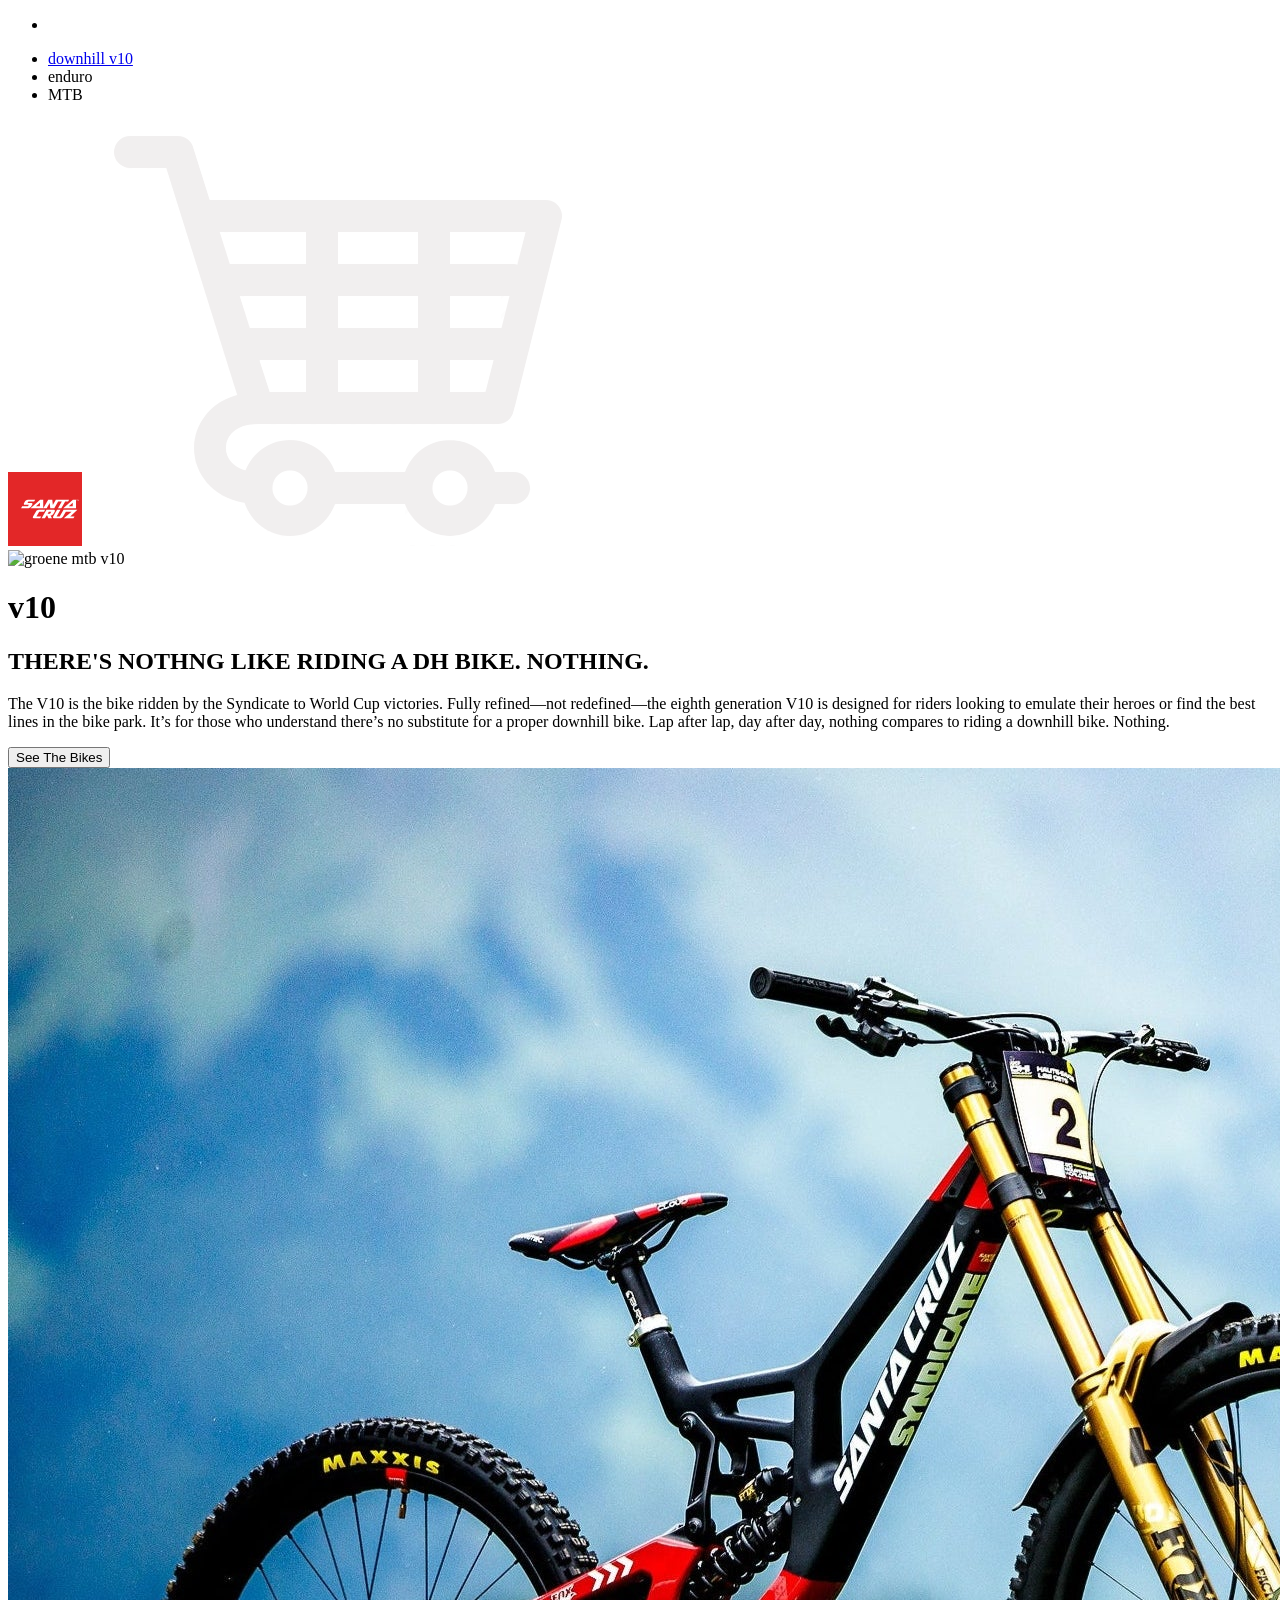
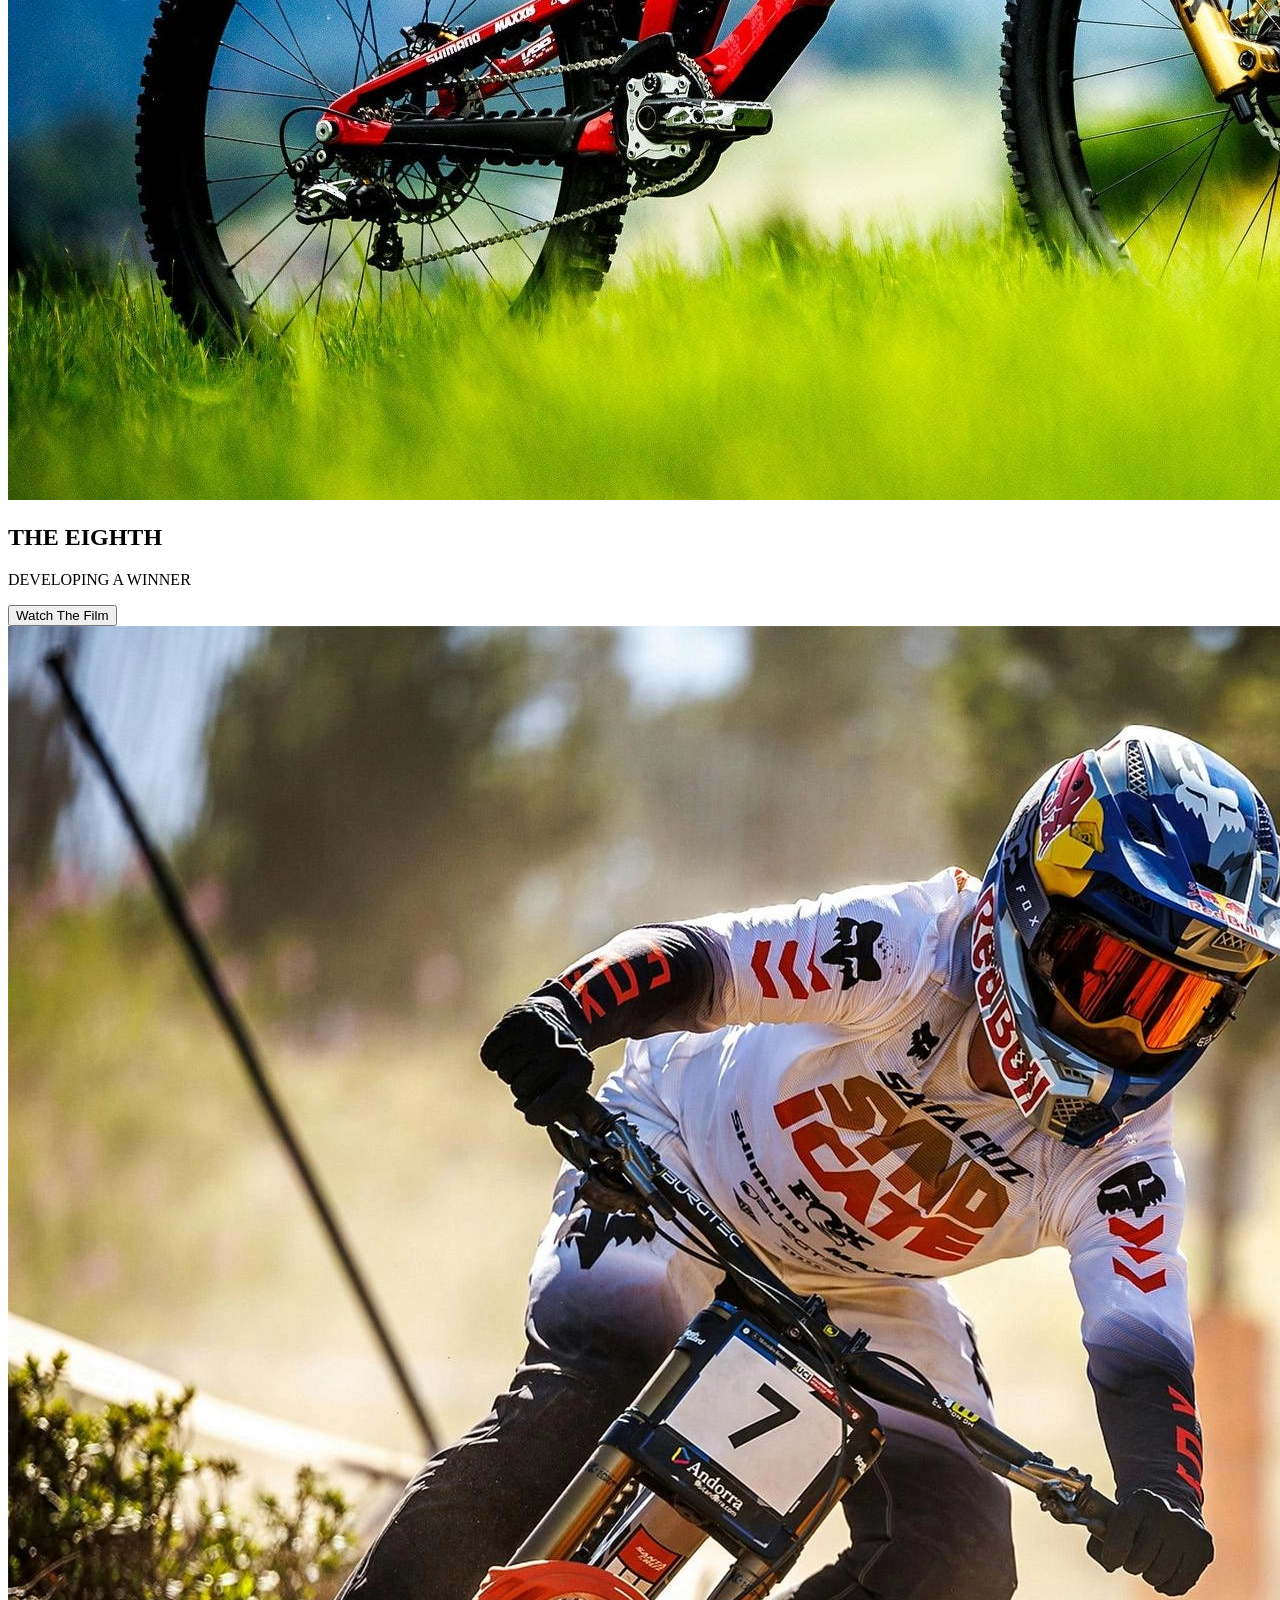
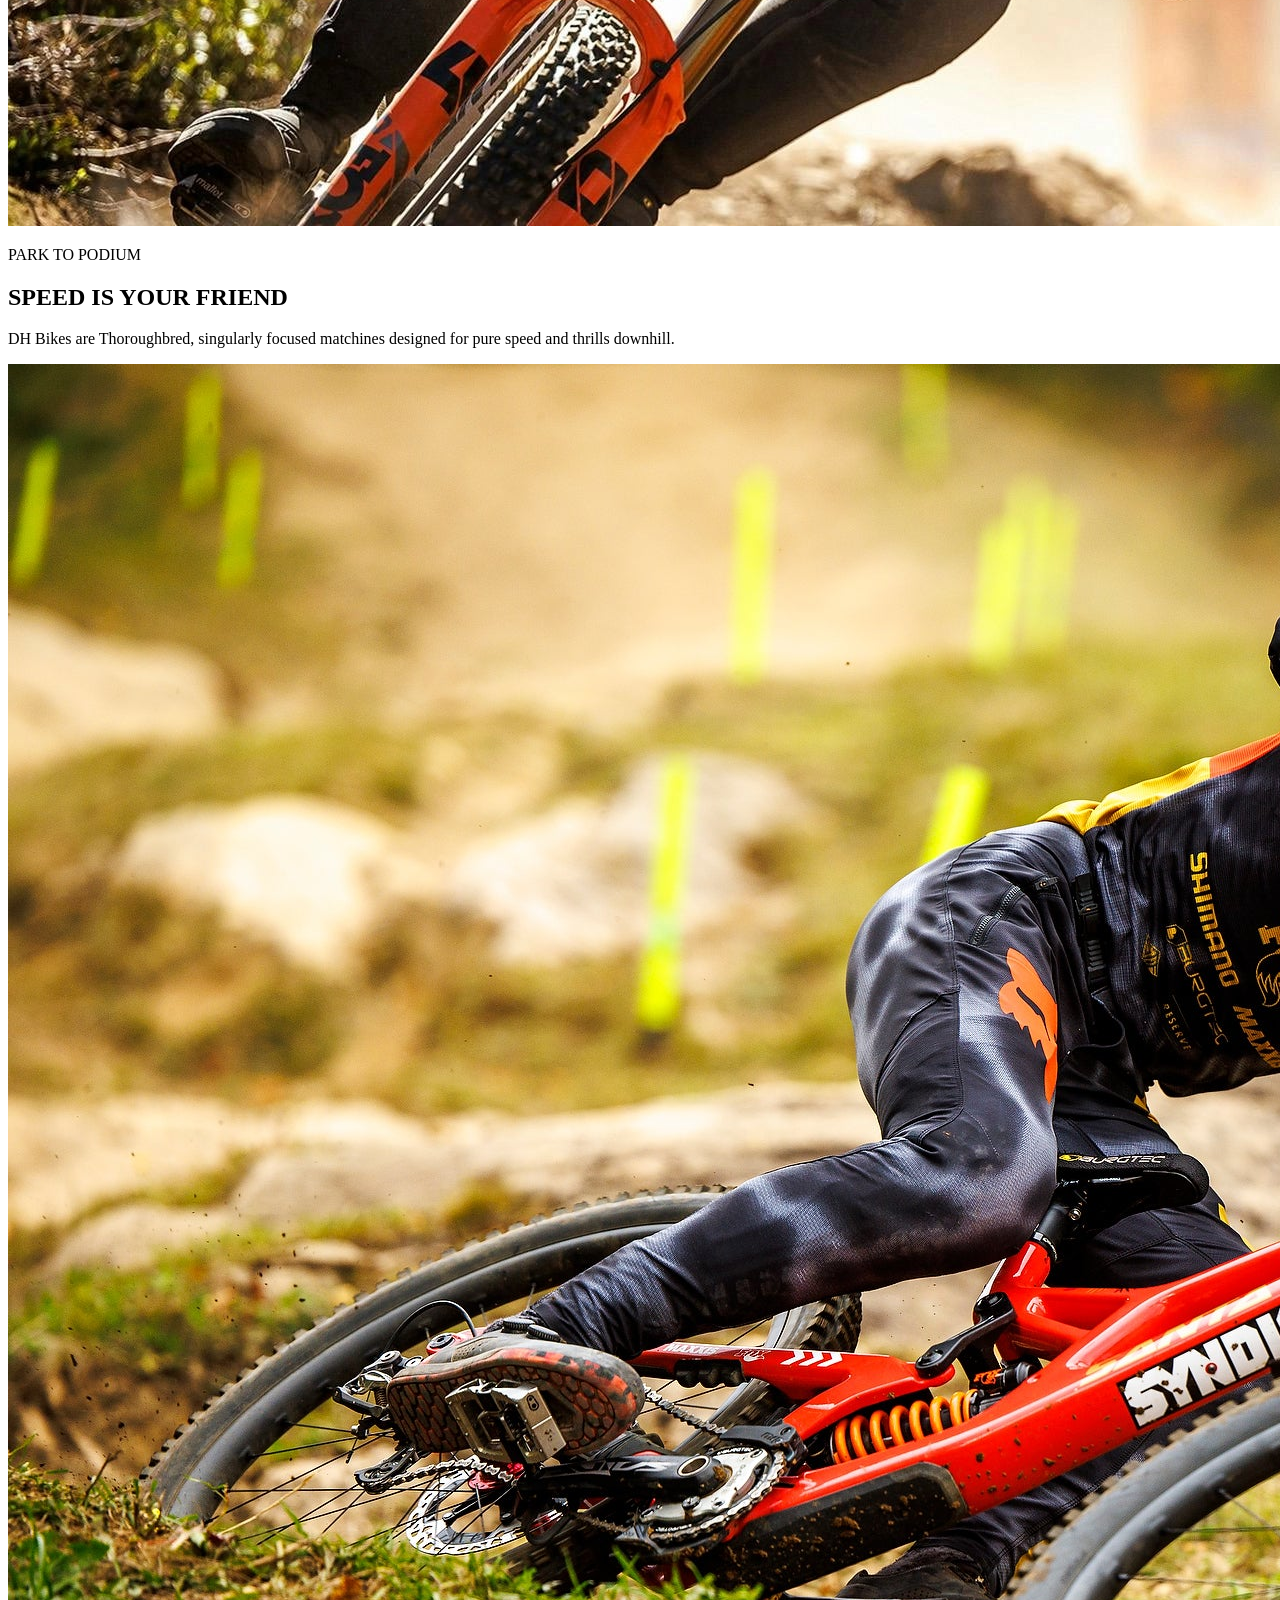
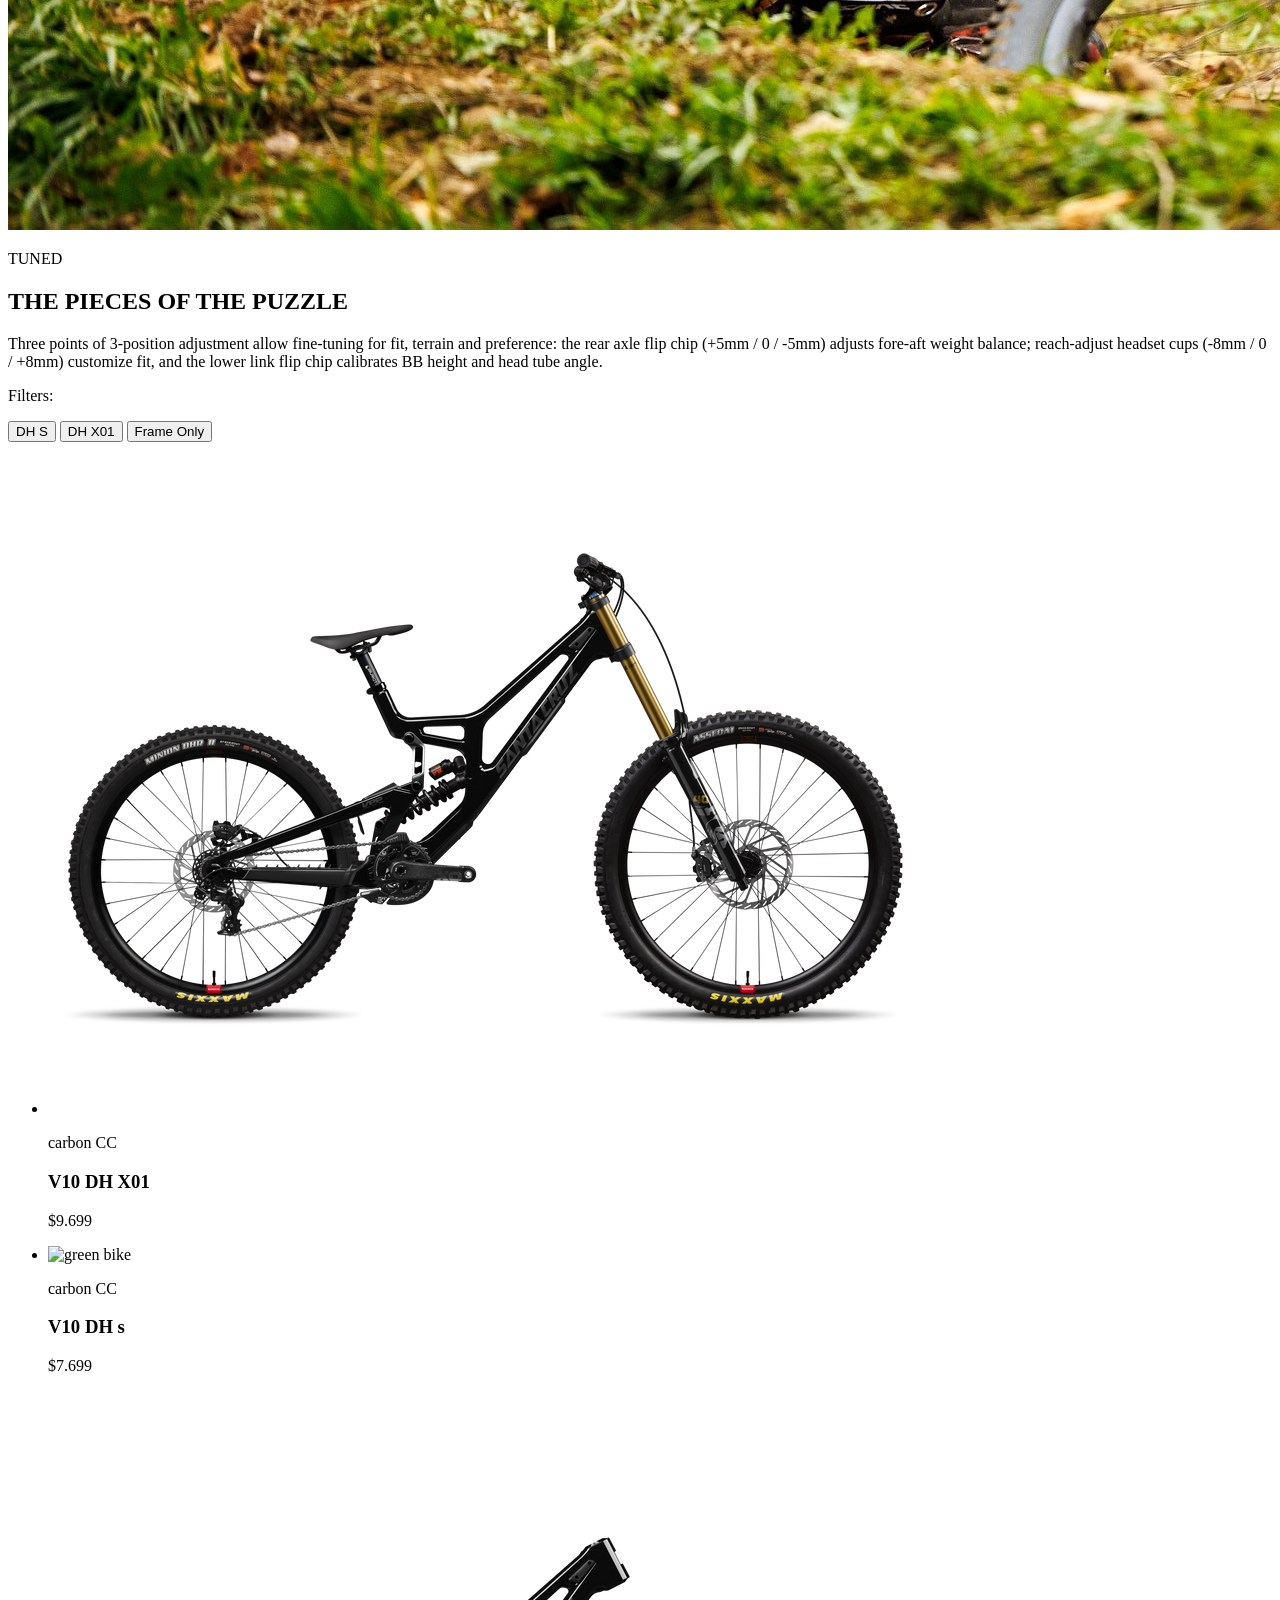
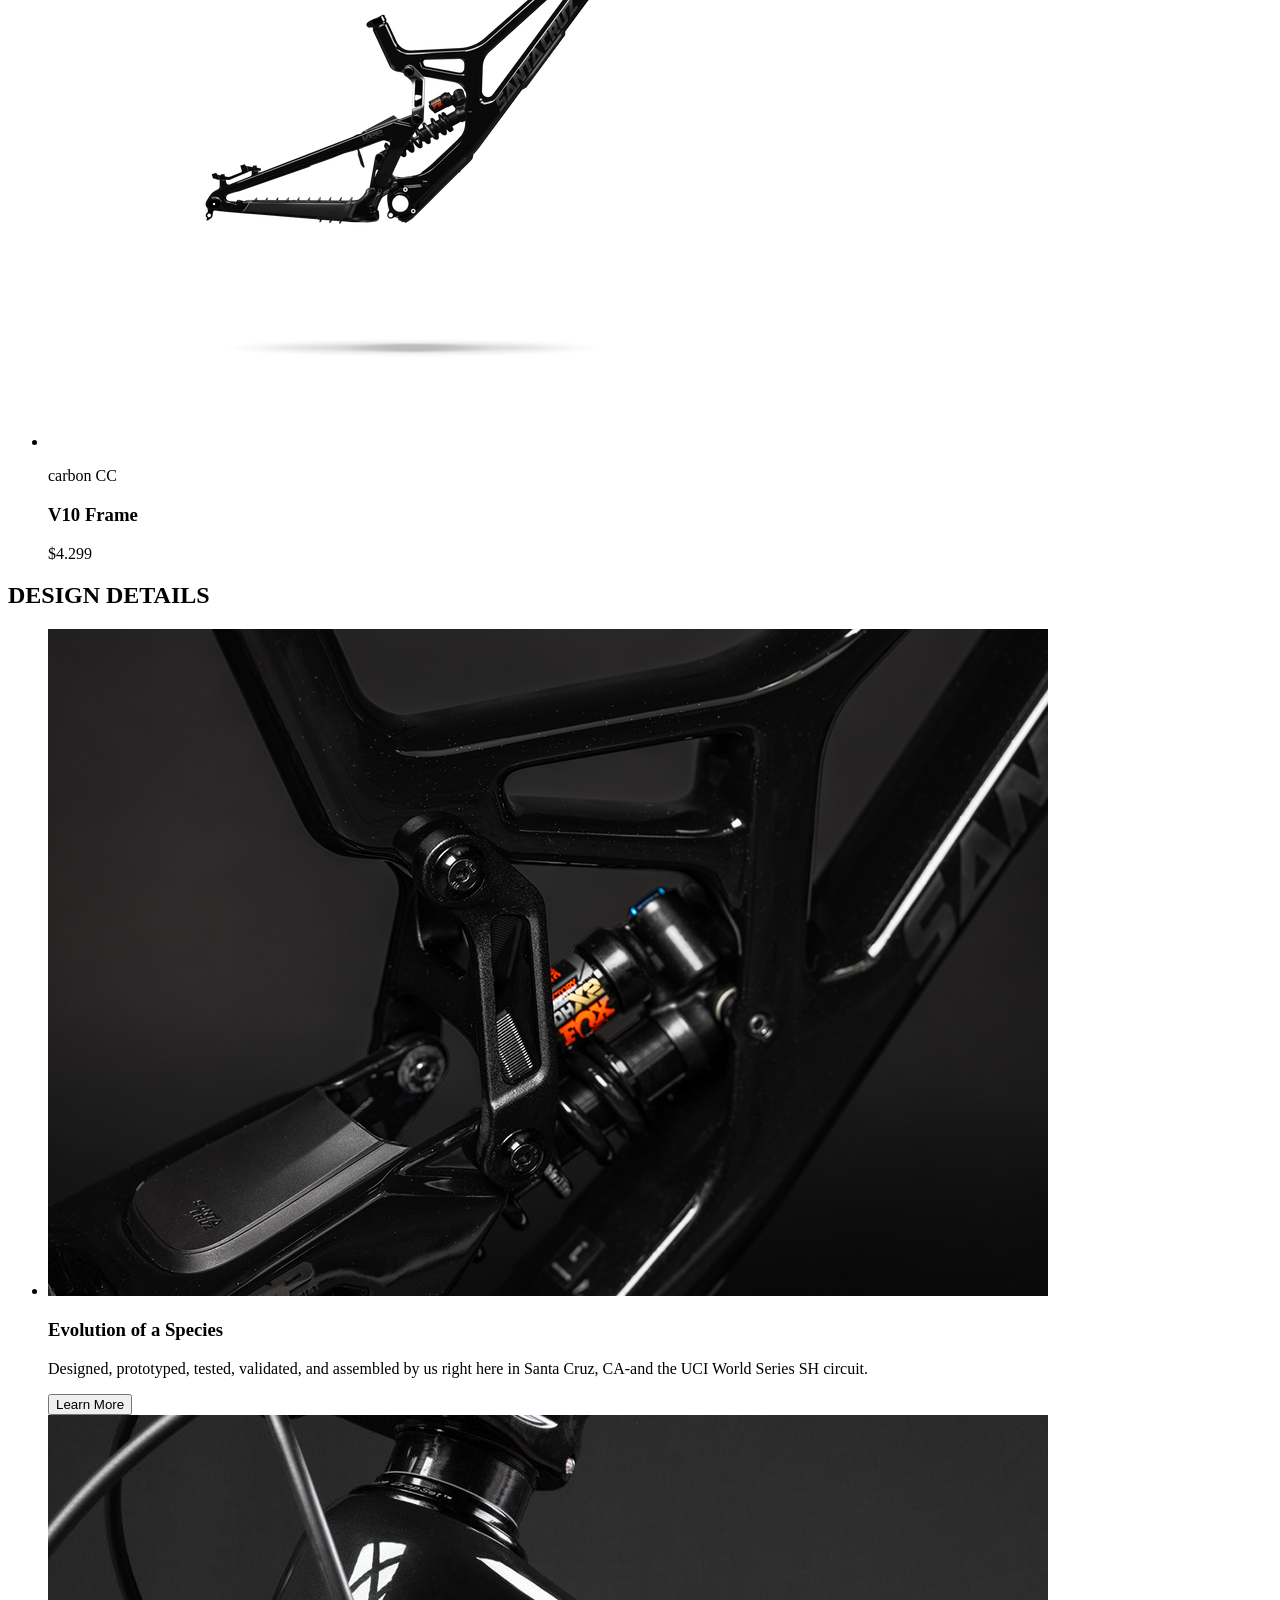
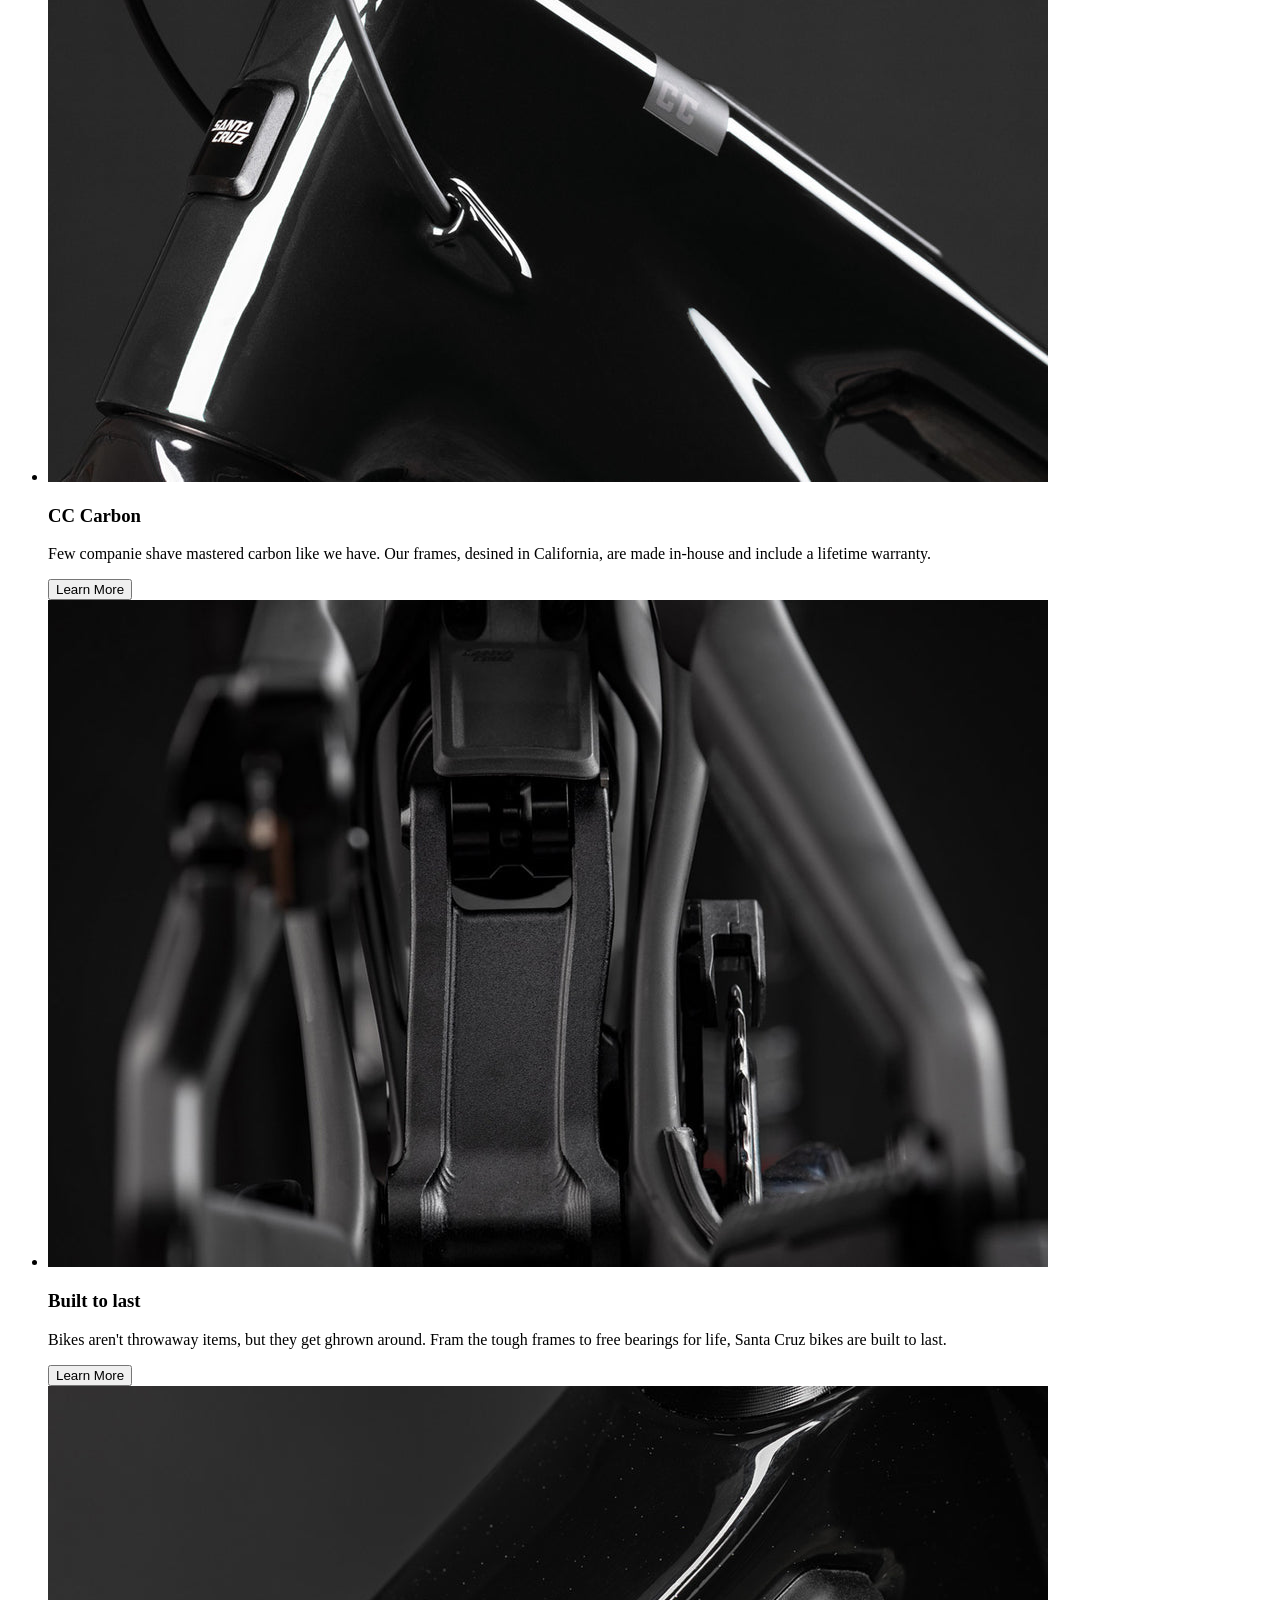
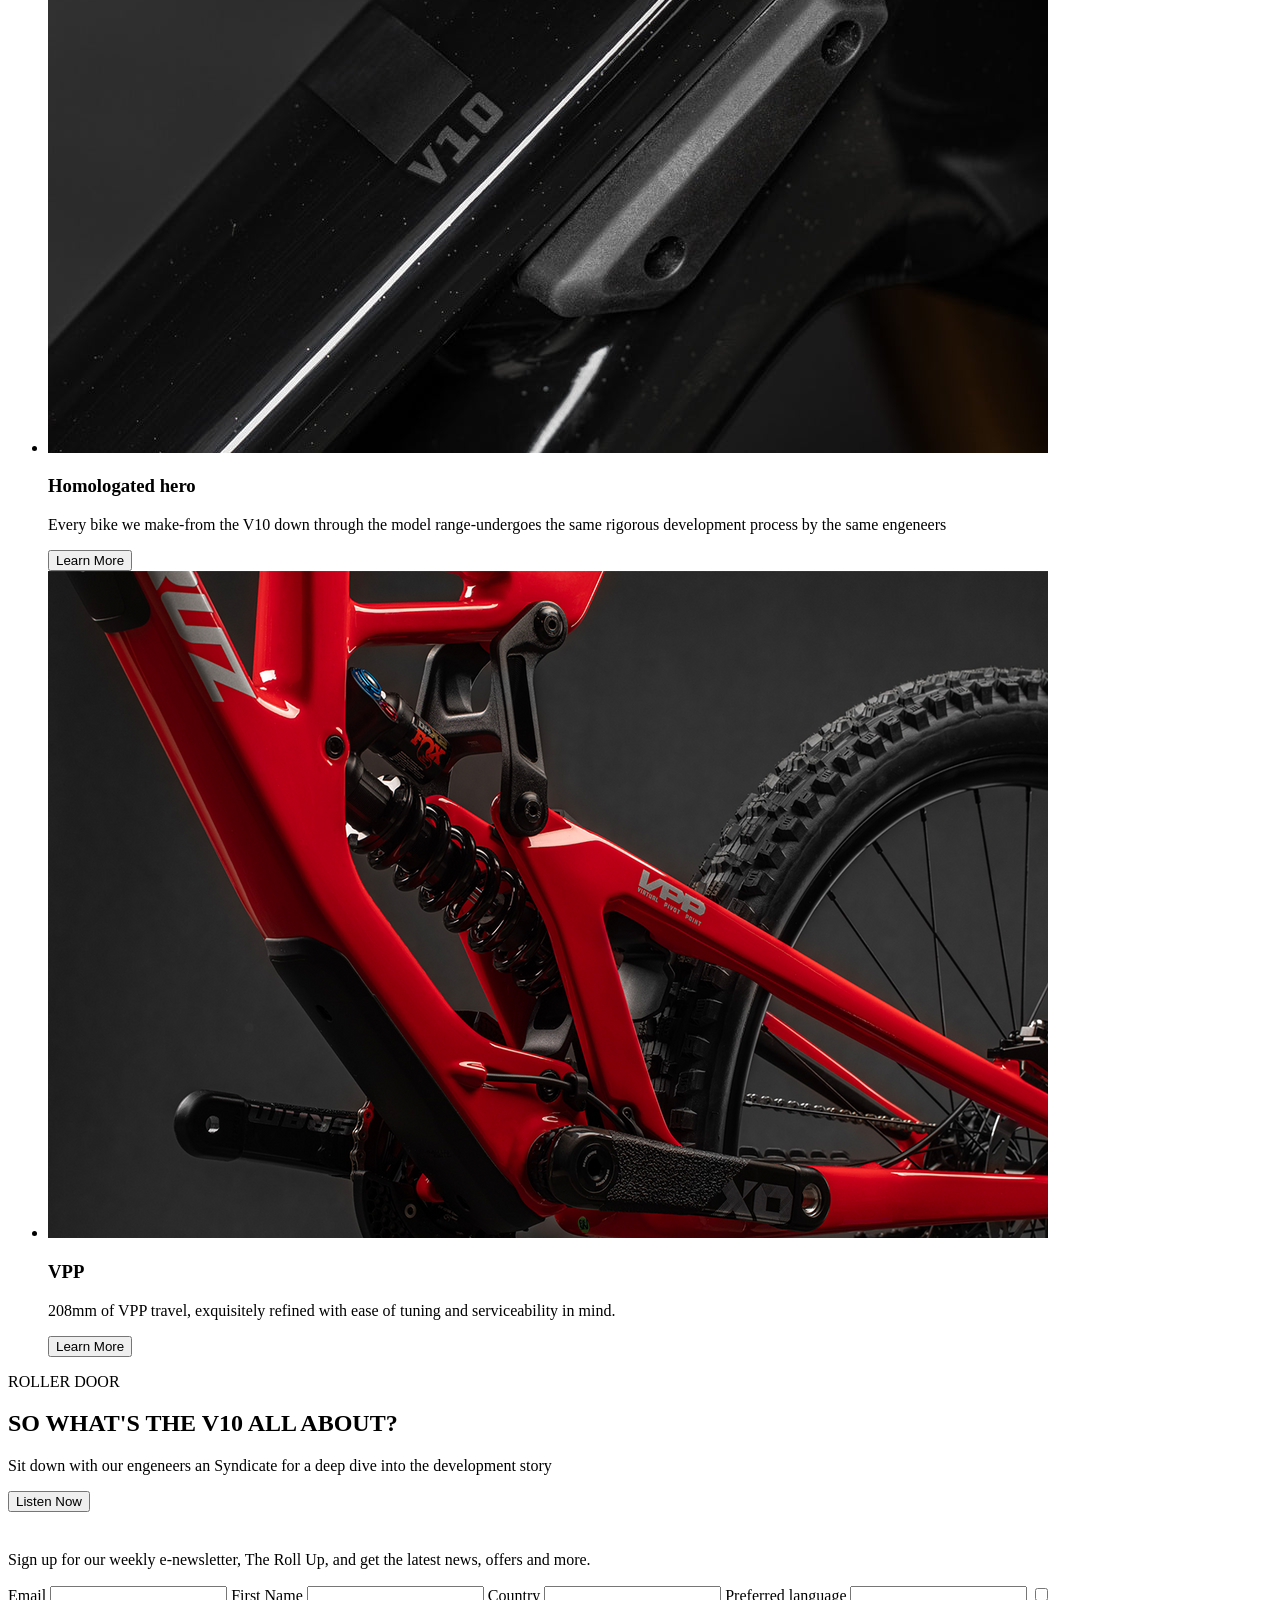
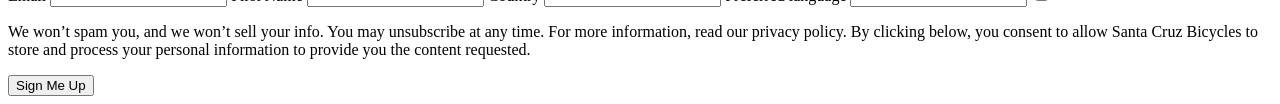
==== commit a12c661b: "Update product.html" ====
--- a/product.html
+++ b/product.html
@@ -4,25 +4,38 @@
     <meta charset="UTF-8">
     <meta name="viewport" content="width=device-width, initial-scale=1.0">
     <title>Product</title>
-    <link rel="stylesheet" type="text/css" href="styles/style.css">
-</head>
-<header> 
-    <nav>
-        <ul>
-            <li> <img src="images/button-hamburger.png" alt="hamburger menu"> </li>
-            <li> <img src="images/header-logo.svg" alt="logo santa cruz"> </li>
-            <li> <img src="images/shoping-cart.jpg" alt="winkelkar button"> </li>
-        </ul>     
-    </nav>
-</header>
-<body>
+    <link rel="stylesheet" type="text/css" href="styles.css">
+    <body>
+    
+        <Header class="groen">
+            <div class="nav">
+                <nav>
+                    <div class="menu-button" id="open-menu"></div>
+                <ul class="menu-list" id="menu">
+                    <li>
+                        <div class="menu-button" id="close-menu"></div>
+                    </li>
+                        <li> <a href="product.html"> downhill v10 </a></li>
+                        <li> enduro</li>
+                        <li> MTB</li>
+                </ul>
+                </nav>
+                <img  src="images/header-logo.svg" alt="logo van de site">
+                <img src="images/shoping-cart.jpg" alt="plaatje van een winkelwagen">
+        </div>
+        <img src="images/product/MY25_V10_CC_DH_X01_GlossKelpGreen_2052f080-0261-4705-94ce-bcce536d07d3(1).png" alt=" groene mtb v10" class="mtb-fiets">
+            <h1> v10</h1>
+        </Header>
     <section class="v10">
-        <h1> V10</h1>
     </section>
     <section class="the-eighth">
+    <div class="flex">
         <h2> THERE'S NOTHNG LIKE RIDING A DH BIKE. NOTHING.</h2>
-        <p> The V10 is the bike ridden by the Syndicate to World Cup victories. Fully refined—not redefined—the eighth generation V10 is designed for riders looking to emulate their heroes or find the best lines in the bike park. It’s for those who understand there’s no substitute for a proper downhill bike. Lap after lap, day after day, nothing compares to riding a downhill bike. Nothing.</p>
-        <button> See The Bikes</button>
+        <div class="responsive">
+            <p> The V10 is the bike ridden by the Syndicate to World Cup victories. Fully refined—not redefined—the eighth generation V10 is designed for riders looking to emulate their heroes or find the best lines in the bike park. It’s for those who understand there’s no substitute for a proper downhill bike. Lap after lap, day after day, nothing compares to riding a downhill bike. Nothing.</p>
+            <button> See The Bikes</button>
+        </div>
+    </div>
 
     <div class="img">
         <img src="images/product/LesGets24_M3_2416.jpg" alt="rode fiets">
@@ -32,17 +45,25 @@
             <button> Watch The Film</button>
         </div>
     </div>
-
+    <div class=" speed">
         <img src="images/product/Laurie_Greenland.2.jpeg" alt="mtb race" class="race">
+        <div class=" resonsive">
         <p class="subtekst"> PARK TO PODIUM</p>
         <h2> SPEED IS YOUR FRIEND</h2>
         <p> DH Bikes are Thoroughbred, singularly focused matchines designed for pure speed and thrills downhill.</p>
-        <img src="images/product/MSA230O9A1332.jpg" alt=" mtb race">
+        
+        </div>
+    </div>
     </section>
     <section class="puzzle">
-        <p CLASS="subtekst"> TUNED</p>
-        <h2>  THE PIECES OF THE PUZZLE</h2>
-        <P> Three points of 3-position adjustment allow fine-tuning for fit, terrain and preference: the rear axle flip chip (+5mm / 0 / -5mm) adjusts fore-aft weight balance; reach-adjust headset cups (-8mm / 0 / +8mm) customize fit, and the lower link flip chip calibrates BB height and head tube angle.</P>
+        <div class=" speed2">
+            <img src="images/product/MSA230O9A1332.jpg" alt=" mtb race">
+            <div class=" responsive2">
+                <p CLASS="subtekst"> TUNED</p>
+                <h2>  THE PIECES OF THE PUZZLE</h2>
+                <P> Three points of 3-position adjustment allow fine-tuning for fit, terrain and preference: the rear axle flip chip (+5mm / 0 / -5mm) adjusts fore-aft weight balance; reach-adjust headset cups (-8mm / 0 / +8mm) customize fit, and the lower link flip chip calibrates BB height and head tube angle.</P>
+            </div>
+        </div>
         <p> Filters:</p>
         <div class=" filter">
             <button> DH S</button>
@@ -57,7 +78,7 @@
                 <p> $9.699</p>
             </li>
             <li>
-                <img src="images/product/MY25_V10_CC_DH_X01_GlossKelpGreen_2052f080-0261-4705-94ce-bcce536d07d3 (2).png" alt="green bike">
+                <img src="images/product/MY25_V10_CC_DH_X01_GlossKelpGreen_2052f080-0261-4705-94ce-bcce536d07d3(2).png" alt="green bike">
                 <p> carbon CC</p>
                 <h3> V10 DH s</h3>
                 <p> $7.699</p>
@@ -72,7 +93,6 @@
     </section>
     <section class="details"> 
         <h2> DESIGN DETAILS</h2>
-        <img>
         <ul>
             <li>
                 <img src="images/product/DesignDetails_Evolution_V10_f6ac006f-c6fc-4e06-be21-ac7c0d5d57cb.png" alt="evolution of bike">
@@ -81,25 +101,25 @@
                 <button class="button"> Learn More</button>
             </li>
             <li>
-                <img src="images/product/DesignDetails_CC_V10-BU-ST-SK.jpg" alt="">
+                <img src="images/product/DesignDetails_CC_V10-BU-ST-SK.jpg" alt="voorbeeld van v10">
                 <h3> CC Carbon</h3>
                 <p> Few companie shave mastered carbon like we have. Our frames, desined in California, are made in-house and include a lifetime warranty.</p>
                 <button> Learn More</button>
             </li>
             <li>
-                <img src="images/product/DesignDetails_Built2Last_HT-BR-NO-50-MT-TB-HKSL-HK-BL-HB.jpg" alt="">
+                <img src="images/product/DesignDetails_Built2Last_HT-BR-NO-50-MT-TB-HKSL-HK-BL-HB.jpg" alt="voorbeeld van v10">
                 <h3> Built to last</h3>
                 <p> Bikes aren't throwaway items, but they get ghrown around. Fram the tough frames to free bearings for life, Santa Cruz bikes are built to last.</p>
                 <button> Learn More</button>
             </li>
             <li>
-                <img src="images/product/DesignDetails_HomHero_V10.jpg" alt="">
+                <img src="images/product/DesignDetails_HomHero_V10.jpg" alt="voorbeeld van v10">
                 <h3> Homologated hero</h3>
                 <p> Every bike we make-from the V10 down through the model range-undergoes the same rigorous development process by the same engeneers</p>
                 <button> Learn More</button>
             </li>
             <li>
-                <img src="images/product/DesignDetails_VPP_V10_95bcc99d-d9d7-4054-aa28-fefbf968dffa.png" alt="">
+                <img src="images/product/DesignDetails_VPP_V10_95bcc99d-d9d7-4054-aa28-fefbf968dffa.png" alt="voorbeeld van v10">
                 <h3> VPP</h3>
                 <p> 208mm of VPP travel, exquisitely refined with ease of tuning and serviceability in mind.</p>
                 <button> Learn More</button>
@@ -118,16 +138,16 @@
         <label> Email</label>
         <input type="email">
         <label> First Name</label>
-        <input type="name">
+        <input type="text">
         <label> Country</label>
-        <input type="country">
+        <input type="text">
         <label> Preferred language</label>
-        <input type="language">
+        <input type="text">
         <input type="checkbox">
         <p> We won’t spam you, and we won’t sell your info. You may unsubscribe at any time. For more information, read our privacy policy.
             By clicking below, you consent to allow Santa Cruz Bicycles to store and process your personal information to provide you the content requested.</p>
         <button> Sign Me Up</button>
     </footer>
-
+<script src="script/scrip.js"></script>
 </body>
 </html>
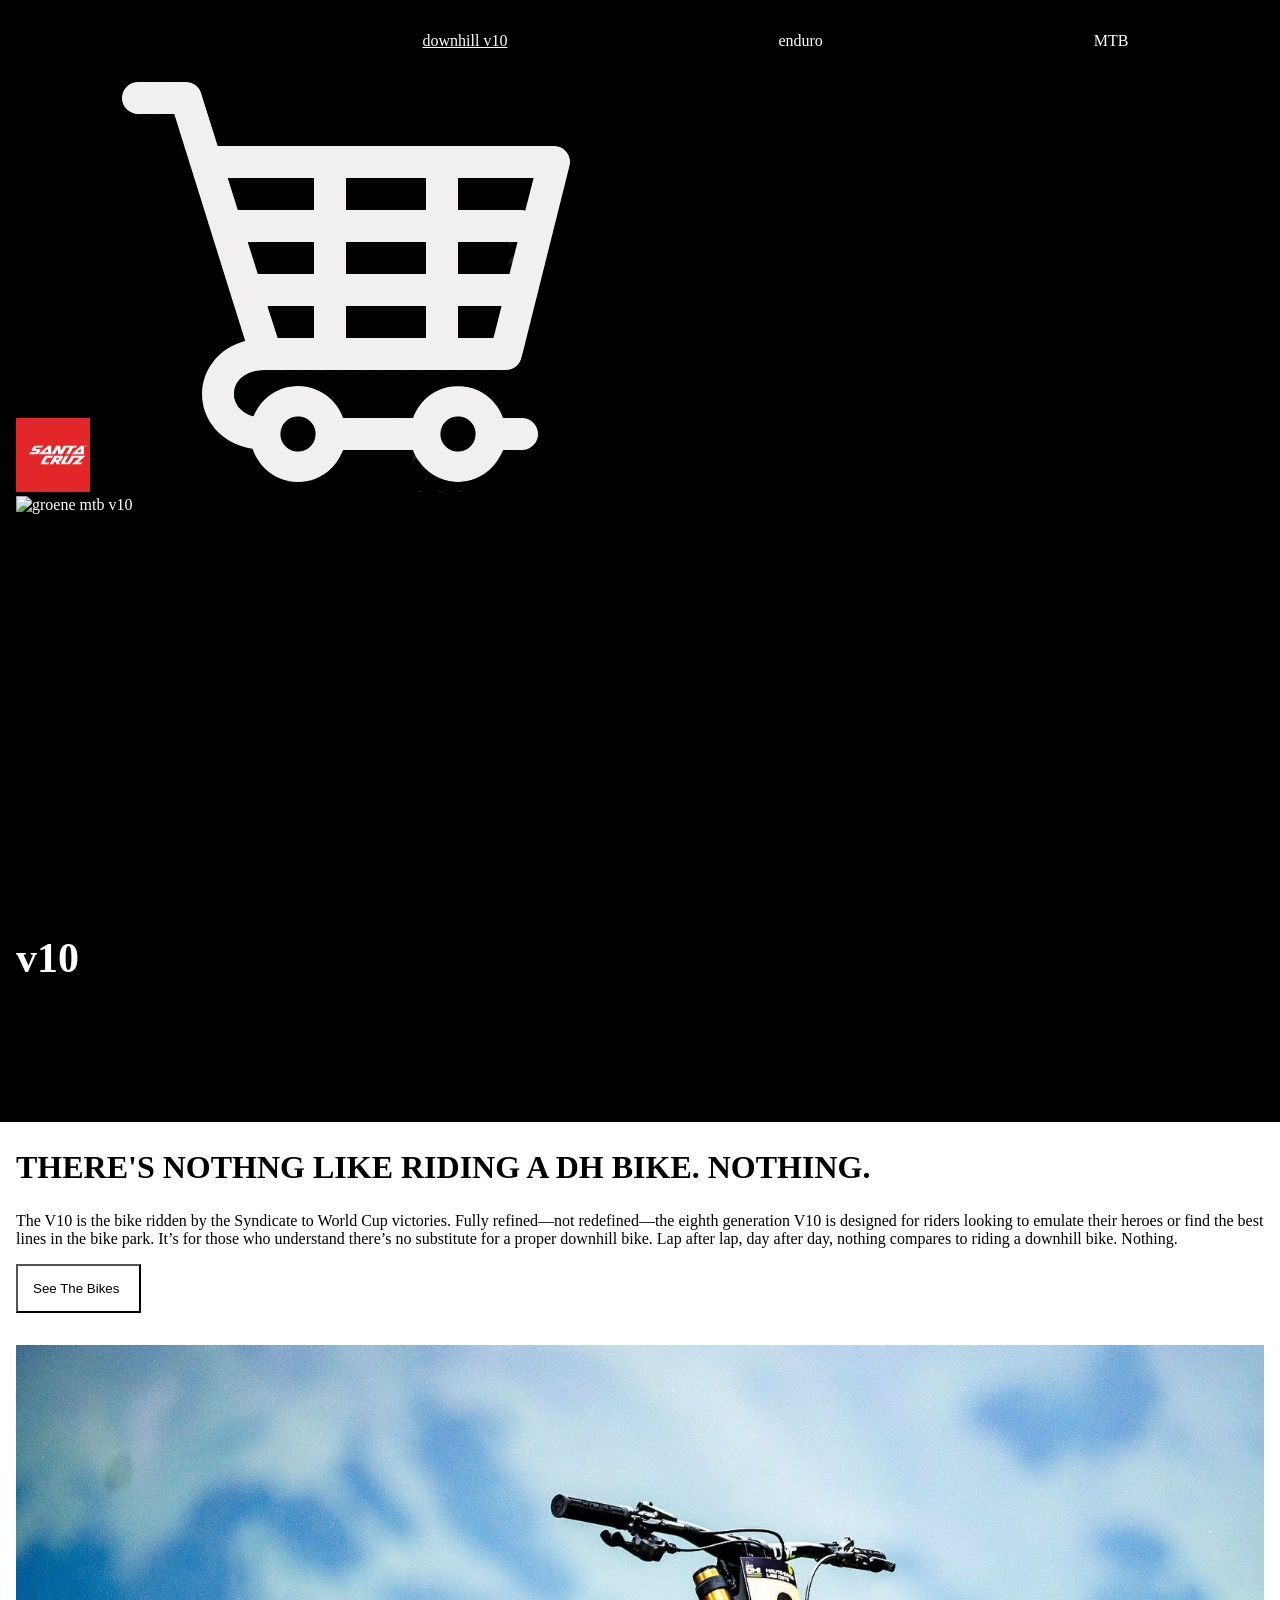
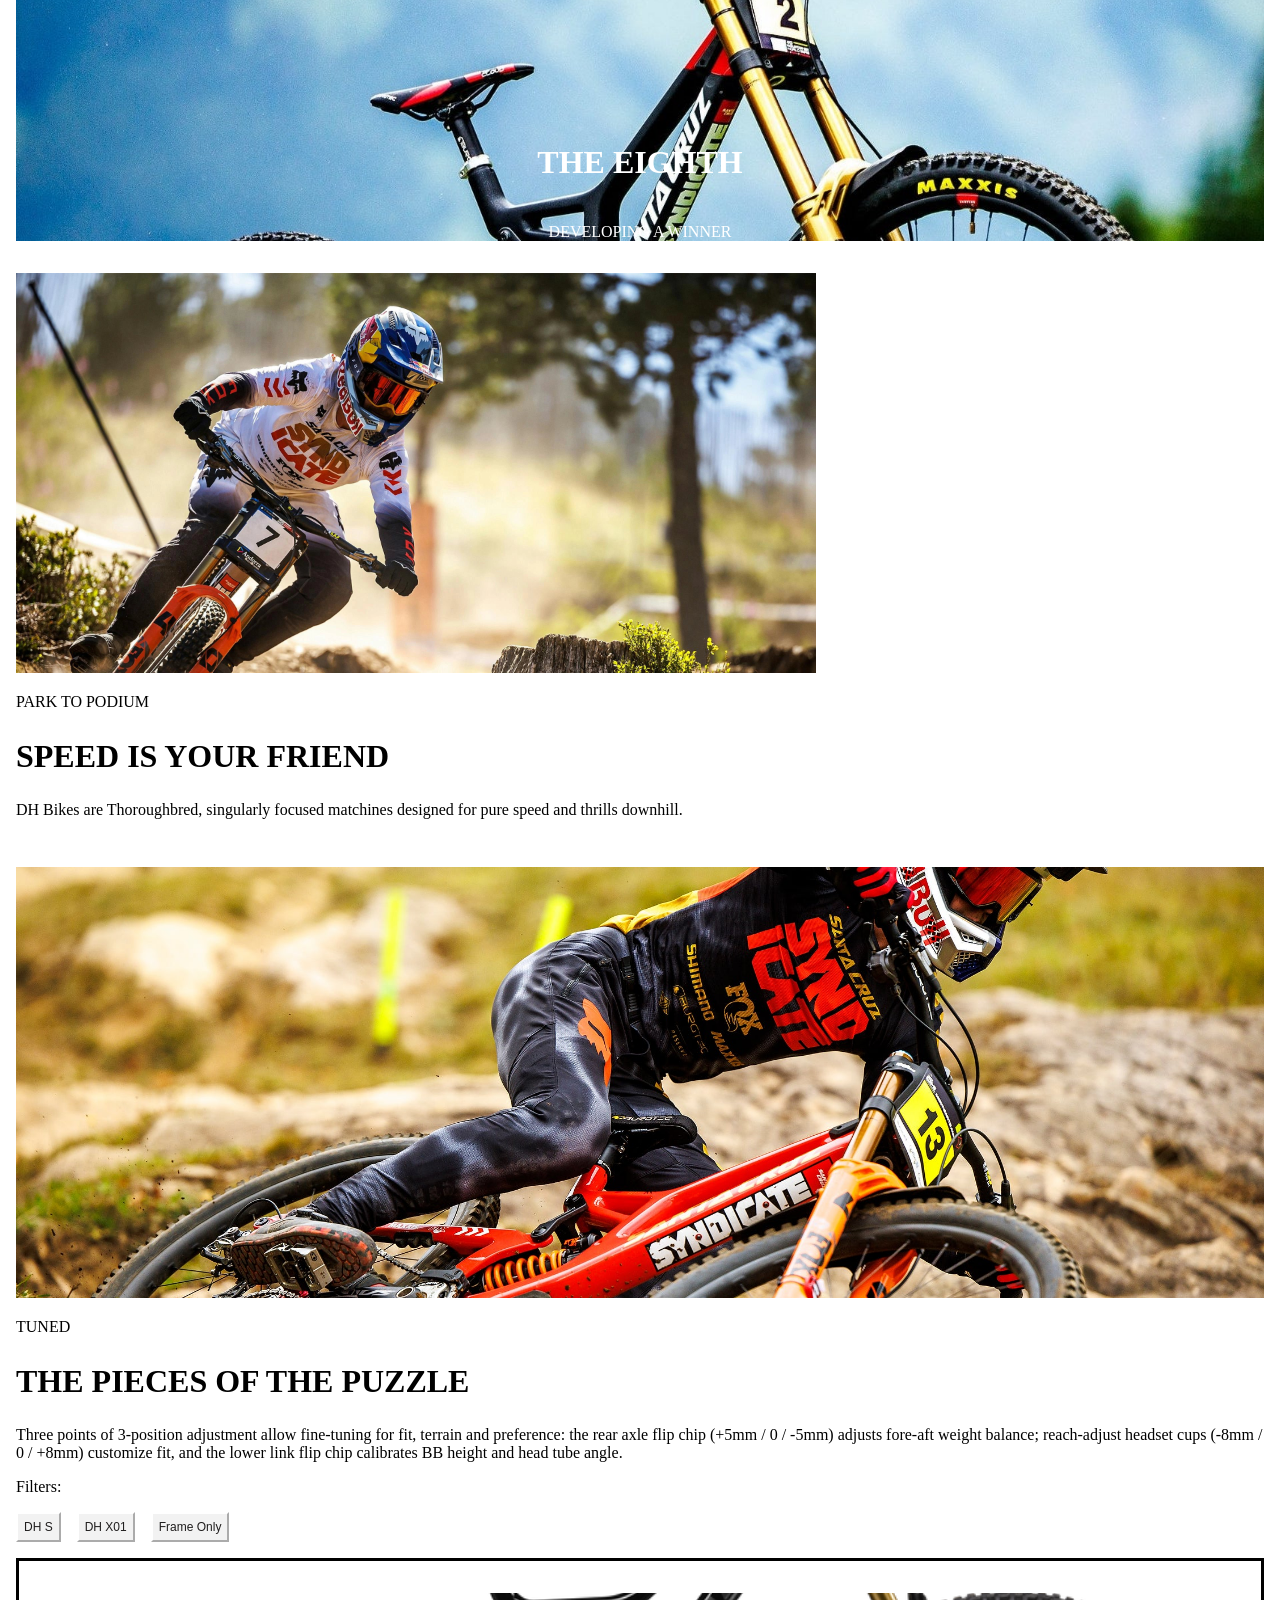
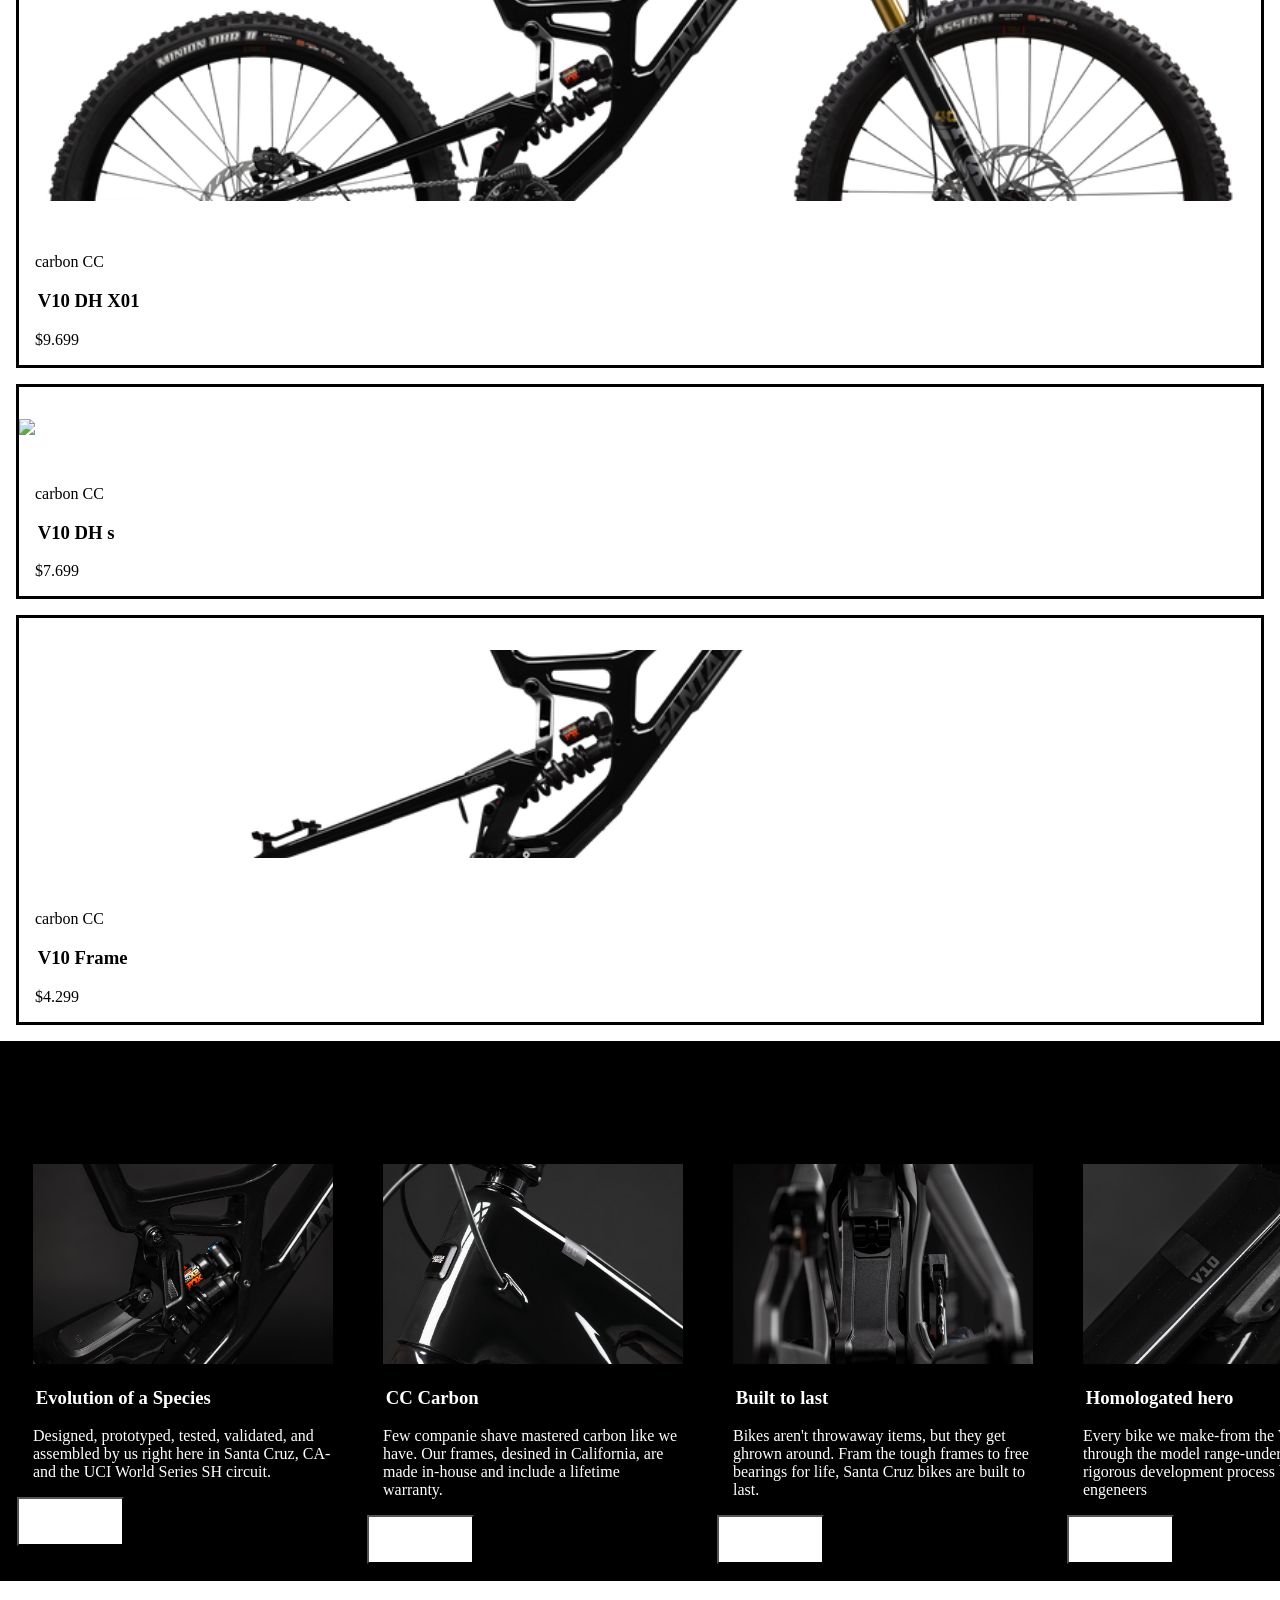
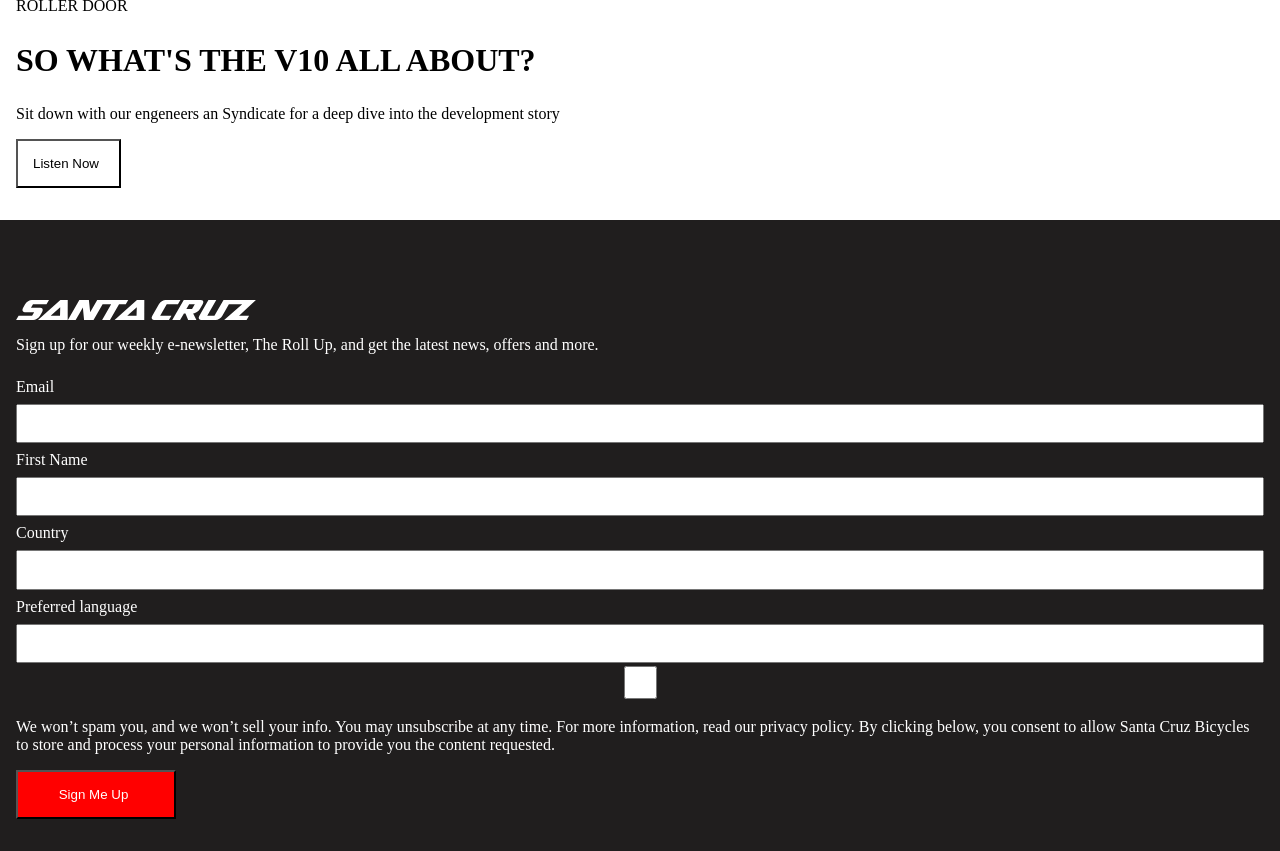
==== commit ed25571c: "Update product.html" ====
--- a/product.html
+++ b/product.html
@@ -4,7 +4,7 @@
     <meta charset="UTF-8">
     <meta name="viewport" content="width=device-width, initial-scale=1.0">
     <title>Product</title>
-    <link rel="stylesheet" type="text/css" href="styles.css">
+    <link rel="stylesheet" type="text/css" href="styles/style.css">
     <body>
     
         <Header class="groen">
--- a/styles/style.css
+++ b/styles/style.css
@@ -0,0 +1,337 @@
+*{
+    color: white;
+    list-style: none;
+
+}
+
+ul{
+
+    padding: 0px;
+}
+
+@font-face {
+    font-family: 'proxima-nova';
+    src: url(webfontkit-20251126-034941/proxima_nova_regular-webfont.woff2);
+    font-weight: normal;
+    font-style: normal;
+}
+
+@font-face {
+    font-family: 'bold';
+    src: url(webfontkit-20251126-034941/proxima_nova_semibold-webfont.woff2);
+    font-weight: bold;
+    font-style: bold;
+}
+
+body{
+    margin: 0px;
+}
+.subtekst{
+    color: red;
+}
+
+h1{
+    margin-top: 10em;
+    font-size: 42px;
+    font-family: 'bold';
+}
+
+h2{
+ font-size: 32px;
+ font-family: 'bold';
+}
+
+h3{
+    font-family: 'bold';
+}
+
+p{
+    font-family: 'proxima-nova';
+    font-size: 16px;
+}
+
+header{
+    background-color: black;
+    padding-bottom: 3em;
+    padding-top: 1em;
+}
+
+section, header{
+    padding-left: 1em;
+    padding-right: 1em;
+}
+
+header ul{
+    display:flex;
+    flex-direction: row;
+    justify-content: space-around;
+    padding: 0px 0px 0px 0px;
+    align-items: center;
+}
+ul:first-of-type img{
+    width: 30px;
+}
+
+
+    
+
+
+
+button{
+    background-color: white;
+    color: black;
+    padding: 15px 20px 15px 15px;
+
+}
+
+
+
+section:first-of-type{
+    background-color: black;
+    padding-bottom: 4em;
+}
+
+section img{
+    max-width: 100%;
+    min-width: 300px;
+    padding-top: 2em;
+}
+
+.scrollbar ul{
+    display:flex;
+    flex-direction: row;
+    flex-shrink: none;
+    gap: 1em;
+    padding: 0px;
+
+}
+ 
+section:nth-of-type(2){
+    background-color: white;
+    margin: 0px;
+}
+
+.scroll{
+    overflow:scroll;
+    padding-top: 4em;
+}
+section:nth-of-type(2) p{
+    color:black;
+}
+section:nth-of-type(2) h2{
+    color: black;
+}
+
+.scrollbar li img{
+width: 300px;
+height: 400px;
+}
+
+.scrollbar h3{
+    position: relative;
+    bottom: 4em;
+    color: white;
+    padding-left: 1em;
+    padding-right: 1em;
+}
+
+.scrollbar li p{
+    position: relative;
+    bottom: 6em;
+    color: white;
+    padding-left: 1em;
+    padding-right: 1em;
+}
+
+
+
+
+section:nth-of-type(3) img{
+    width: 100%;
+    height:431px;
+    object-fit: cover;
+}
+
+section:nth-of-type(3) ul{
+    display:flex;
+    flex-direction: column;
+    padding-left: 0px;
+}
+
+.preview p{
+    position:relative;
+    bottom: 10em;
+    color:  white;
+    padding-left: 1em;
+    padding-right: 1em;
+}
+
+.preview h3{
+    position: relative;
+    bottom: 7.5em;
+    padding-left: 1em;
+    padding-right: 1em;
+    
+}
+
+section:nth-of-type(4){
+    overflow: scroll;
+}
+
+section:nth-of-type(4) ul{
+    display:flex;
+    flex-direction: row;
+    gap: 1em;
+
+
+}
+
+section:nth-of-type(4) p, section:nth-of-type(4) h3{
+    color: black;
+    padding-left: 1em;
+    padding-right: 1em;
+}
+
+section:nth-of-type(4) img{
+    padding-left: 1em;
+    padding-right: 1em;
+}
+
+section:nth-of-type(4) li{
+    border-color: black;
+    border: 1px solid black;
+}
+
+section:nth-of-type(4) h2{
+    color: black;
+}
+
+footer{
+    background-color: #201e1e;
+    padding-left: 1em;
+    padding-right: 1em;
+    padding-top: 2em;
+    padding-bottom: 2em;
+    display: flex;
+    flex-direction: column;
+}
+footer button{
+    width: 12em;
+    background-color: red;
+    color: white;
+}
+
+footer img{
+    width: 15em;
+    padding-top: 3em;
+}
+
+label{
+    padding-top: 0.5em;
+    padding-bottom: 0.5em;
+}
+input{
+    height: 2.5em;
+}
+.v10 {
+    display: flex;
+    Flex-direction: column;
+    Justify-content: center;
+    align-items: center;
+}
+
+.img {
+    display: grid;
+    grid-template-columns: 1fr;
+    grid-template-rows: 1fr;    
+    height: 33em;               
+    overflow: hidden;
+}
+
+.img img {
+    grid-area: 1 / 1;
+    width: 100%;
+    height: 100%;
+    object-fit: cover;
+}
+
+.img .tekst {
+    grid-area: 1 / 1;
+    
+    display: flex;
+    flex-direction: column;
+    justify-content: center;
+    align-items: center;
+    text-align: center;
+}
+
+.img .tekst h2, .img .tekst p{
+    color: white;
+}
+
+.race{
+height: 25em;
+object-fit: cover;
+}
+
+.the-eighth img:nth-of-type(2){
+    height: 25em;
+    object-fit: cover;
+}
+
+.puzzle h2, .puzzle p{
+    color: black;
+}
+
+.puzzle li{
+    border-style: solid;
+    border-color: black;
+}
+.puzzle ul li img{
+    height: 13em;
+    width: 100%;
+    padding-bottom: 2em;
+}
+
+.puzzle li h3, .puzzle li p{
+    color: black;
+    padding-left: 1em;
+}
+
+.puzzle ul{
+    display: flex;
+    flex-direction: column;
+    gap: 1em;
+}
+
+.details{
+    background-color: black;
+}
+
+.details ul li p, .details ul li h3, .details ul li button{
+    color: white;
+}
+
+.about h2, .about p{
+    color: black;
+}
+
+.about{
+    padding-left: 1em;
+    padding-bottom: 2em;
+}
+
+.filter{
+    display:flex;
+    Flex-direction: row;
+    gap: 1em;
+}
+
+.filter button{
+    background-color: #f2f2f2;
+    border-color: white;
+    color: #201e1e;
+    font-size: 12px;
+    padding: 0.5em;
+}
+
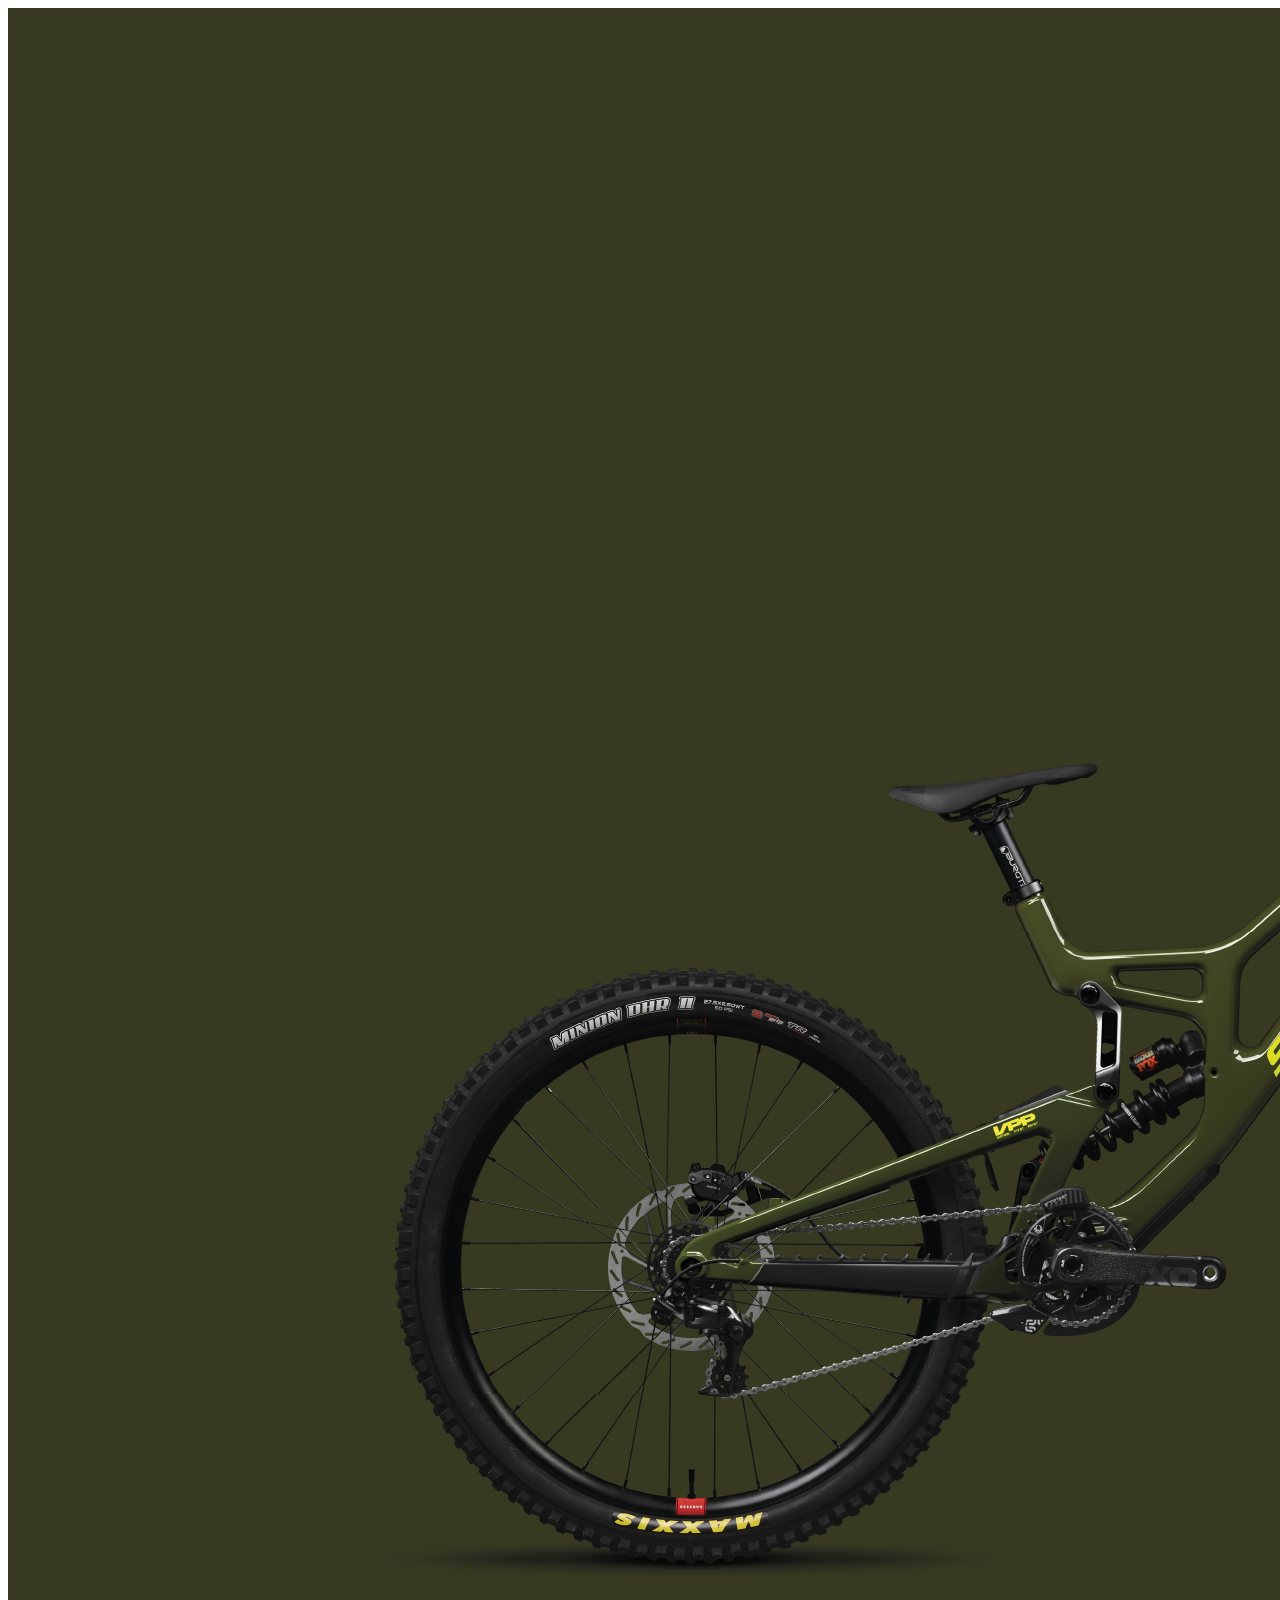
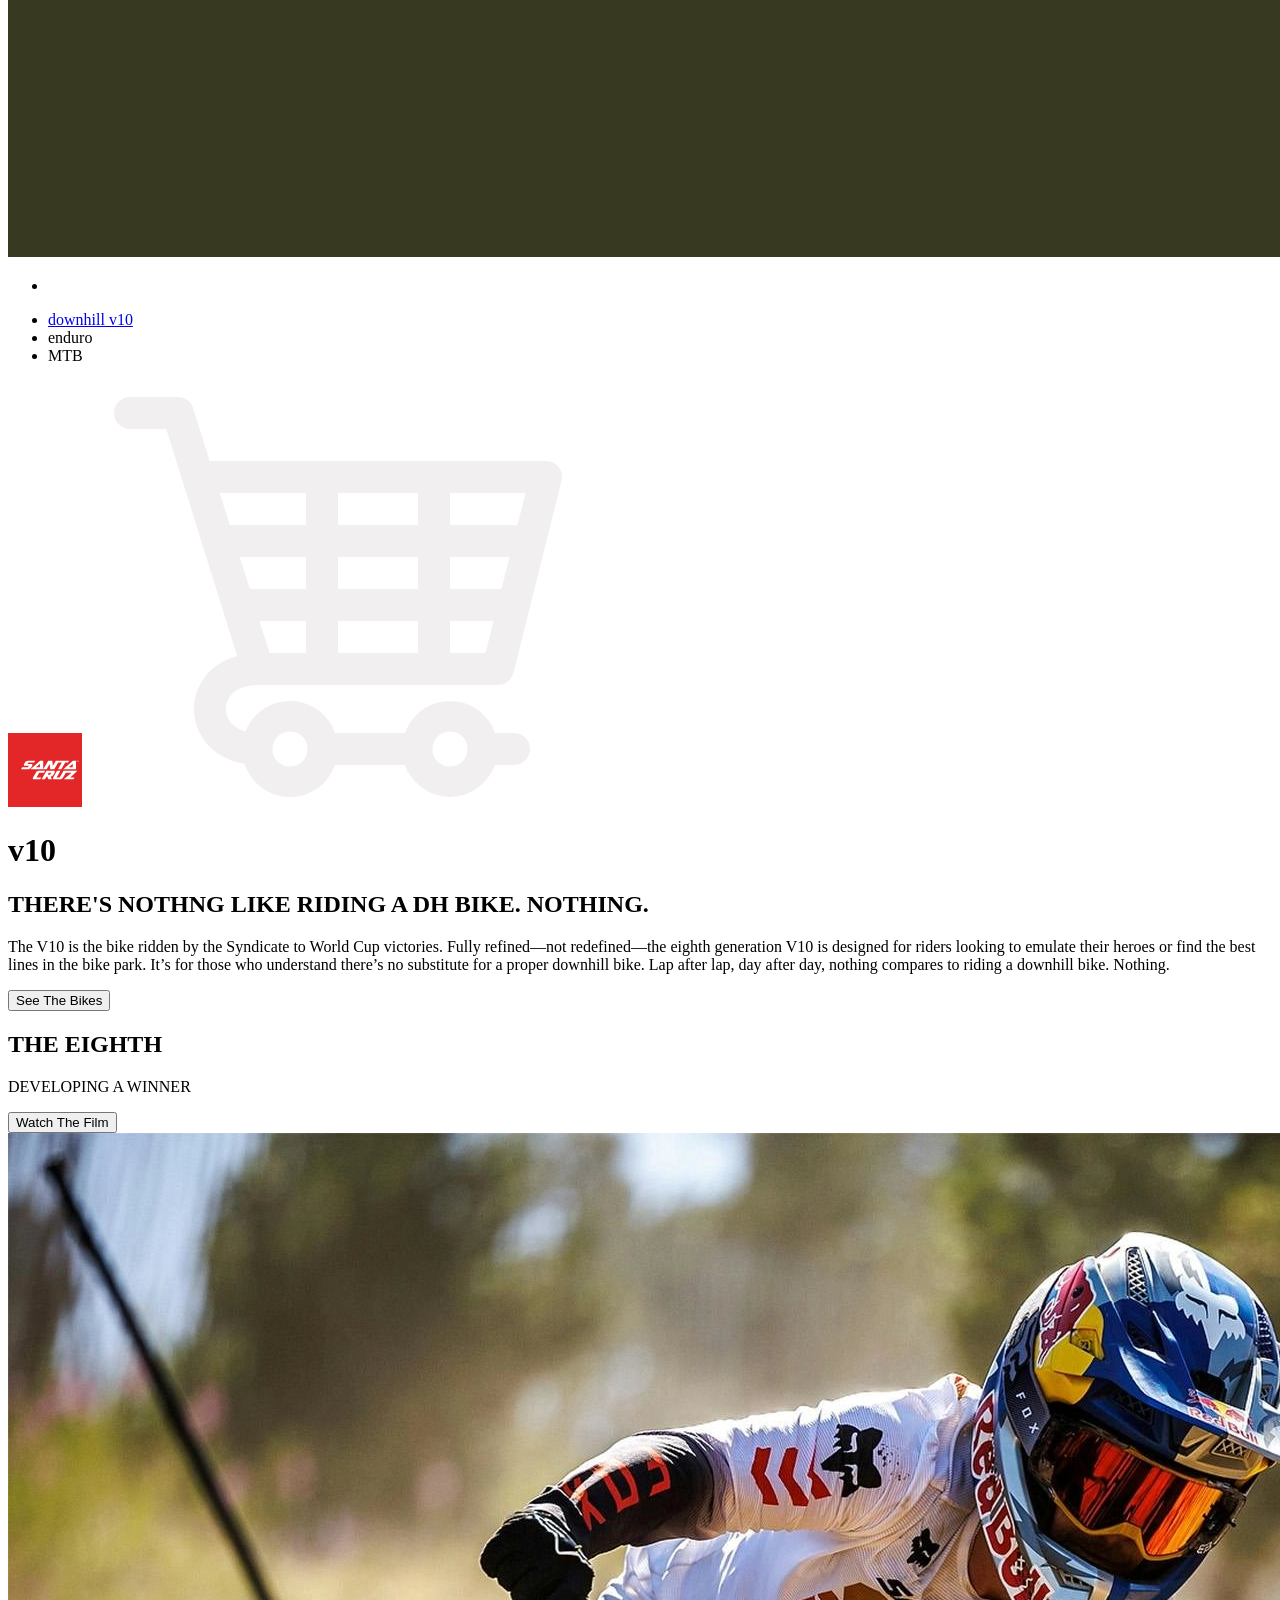
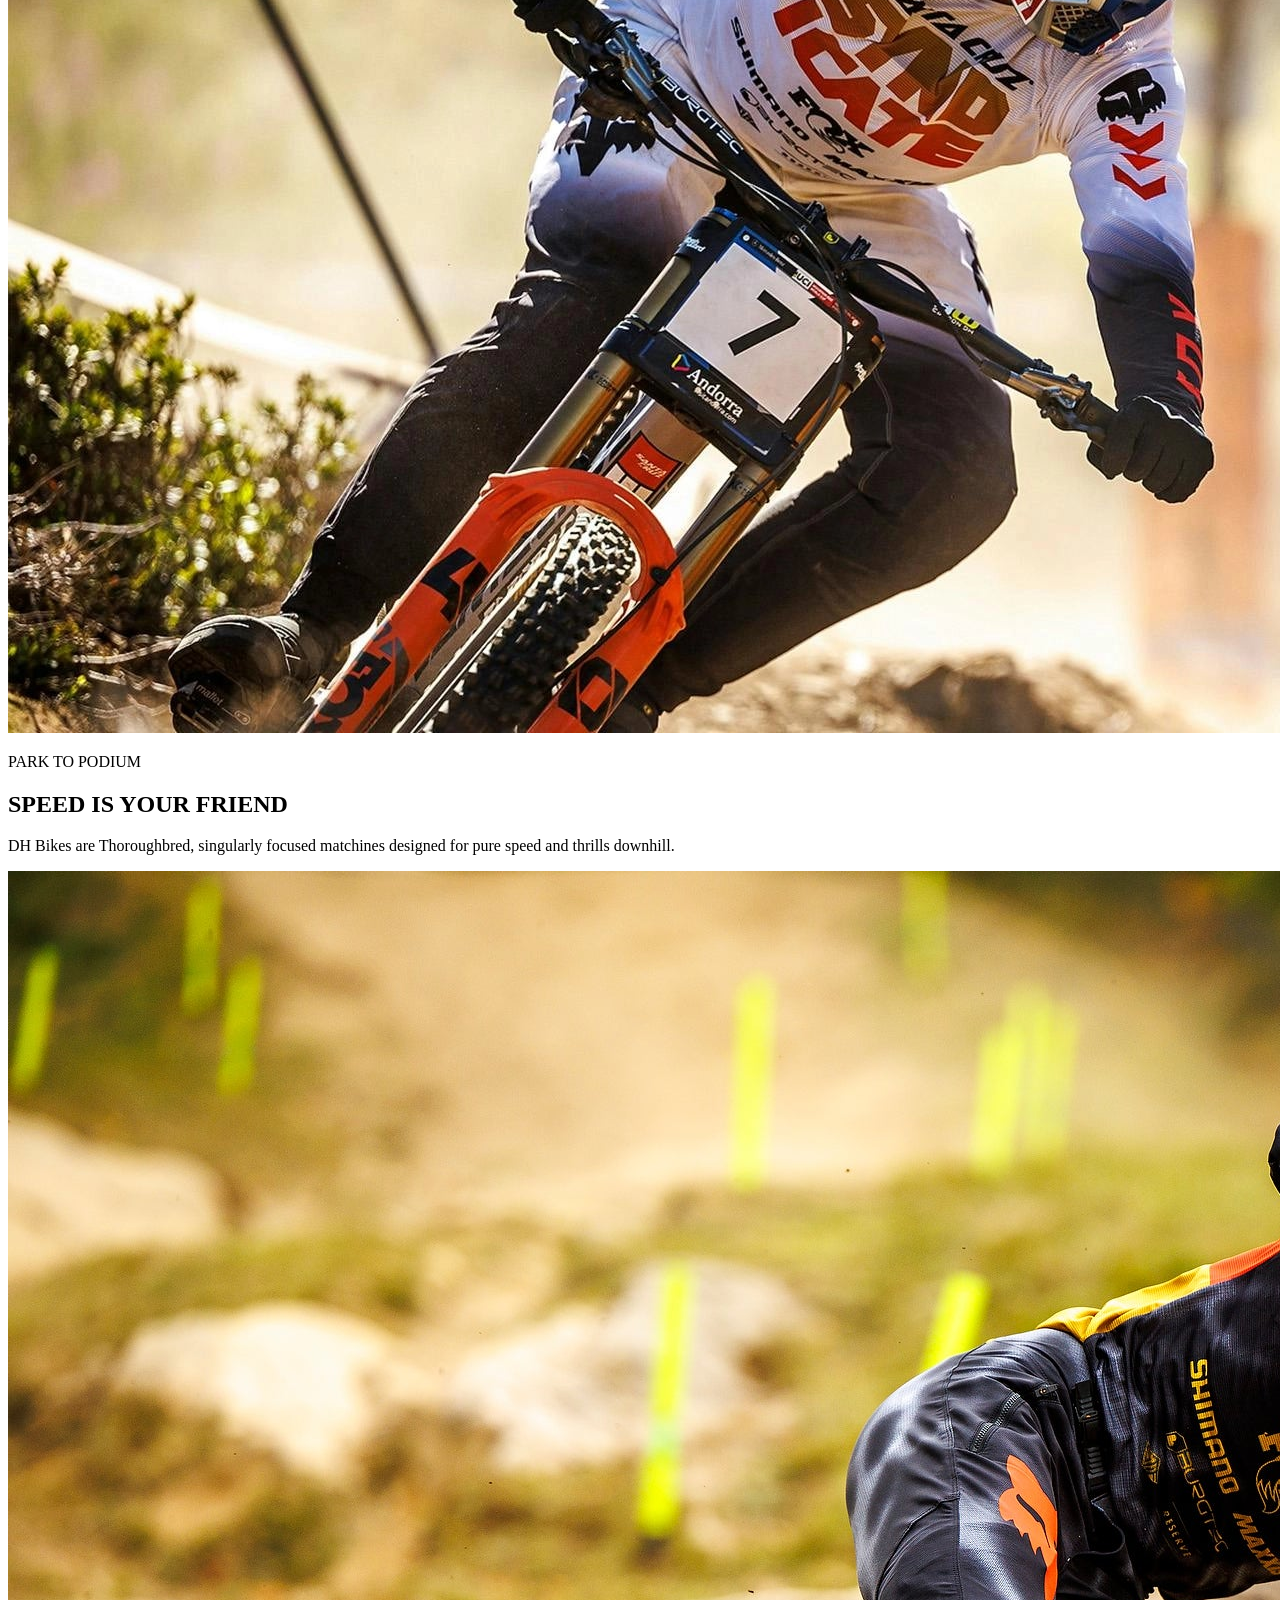
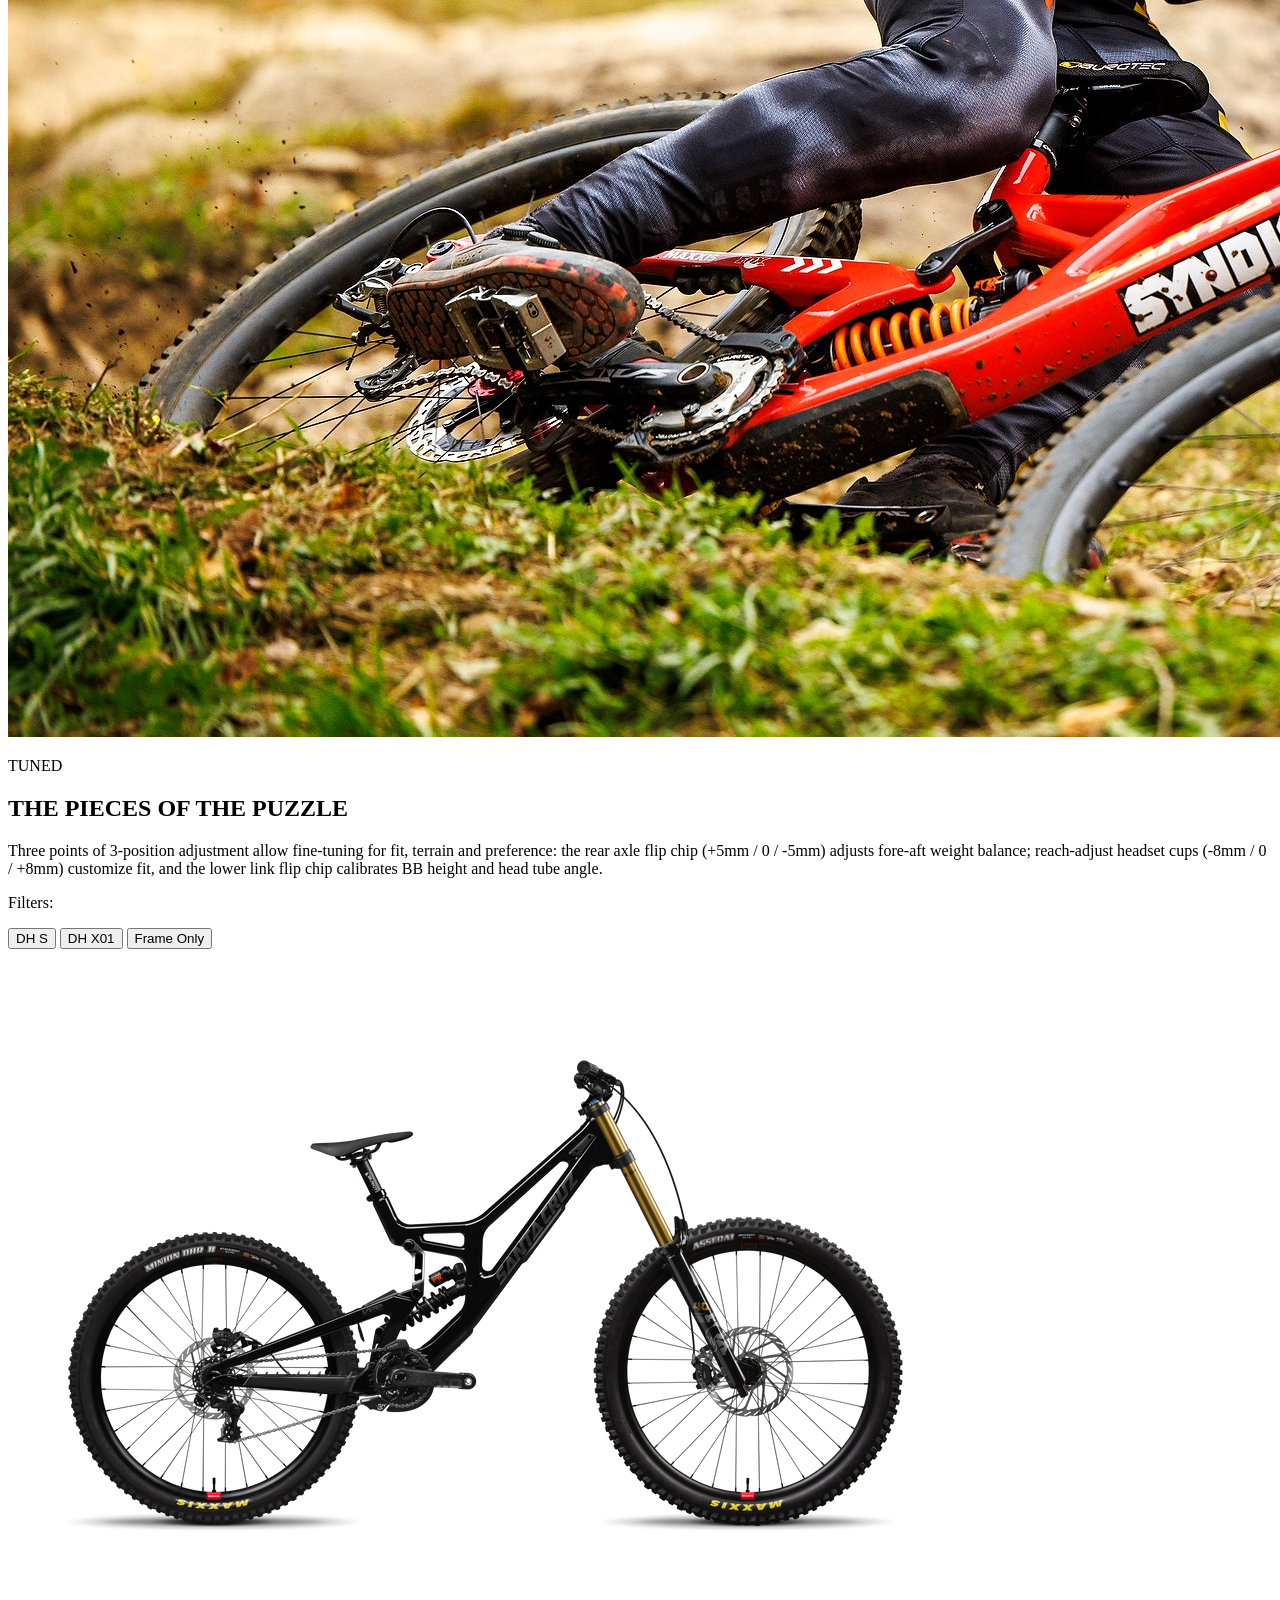
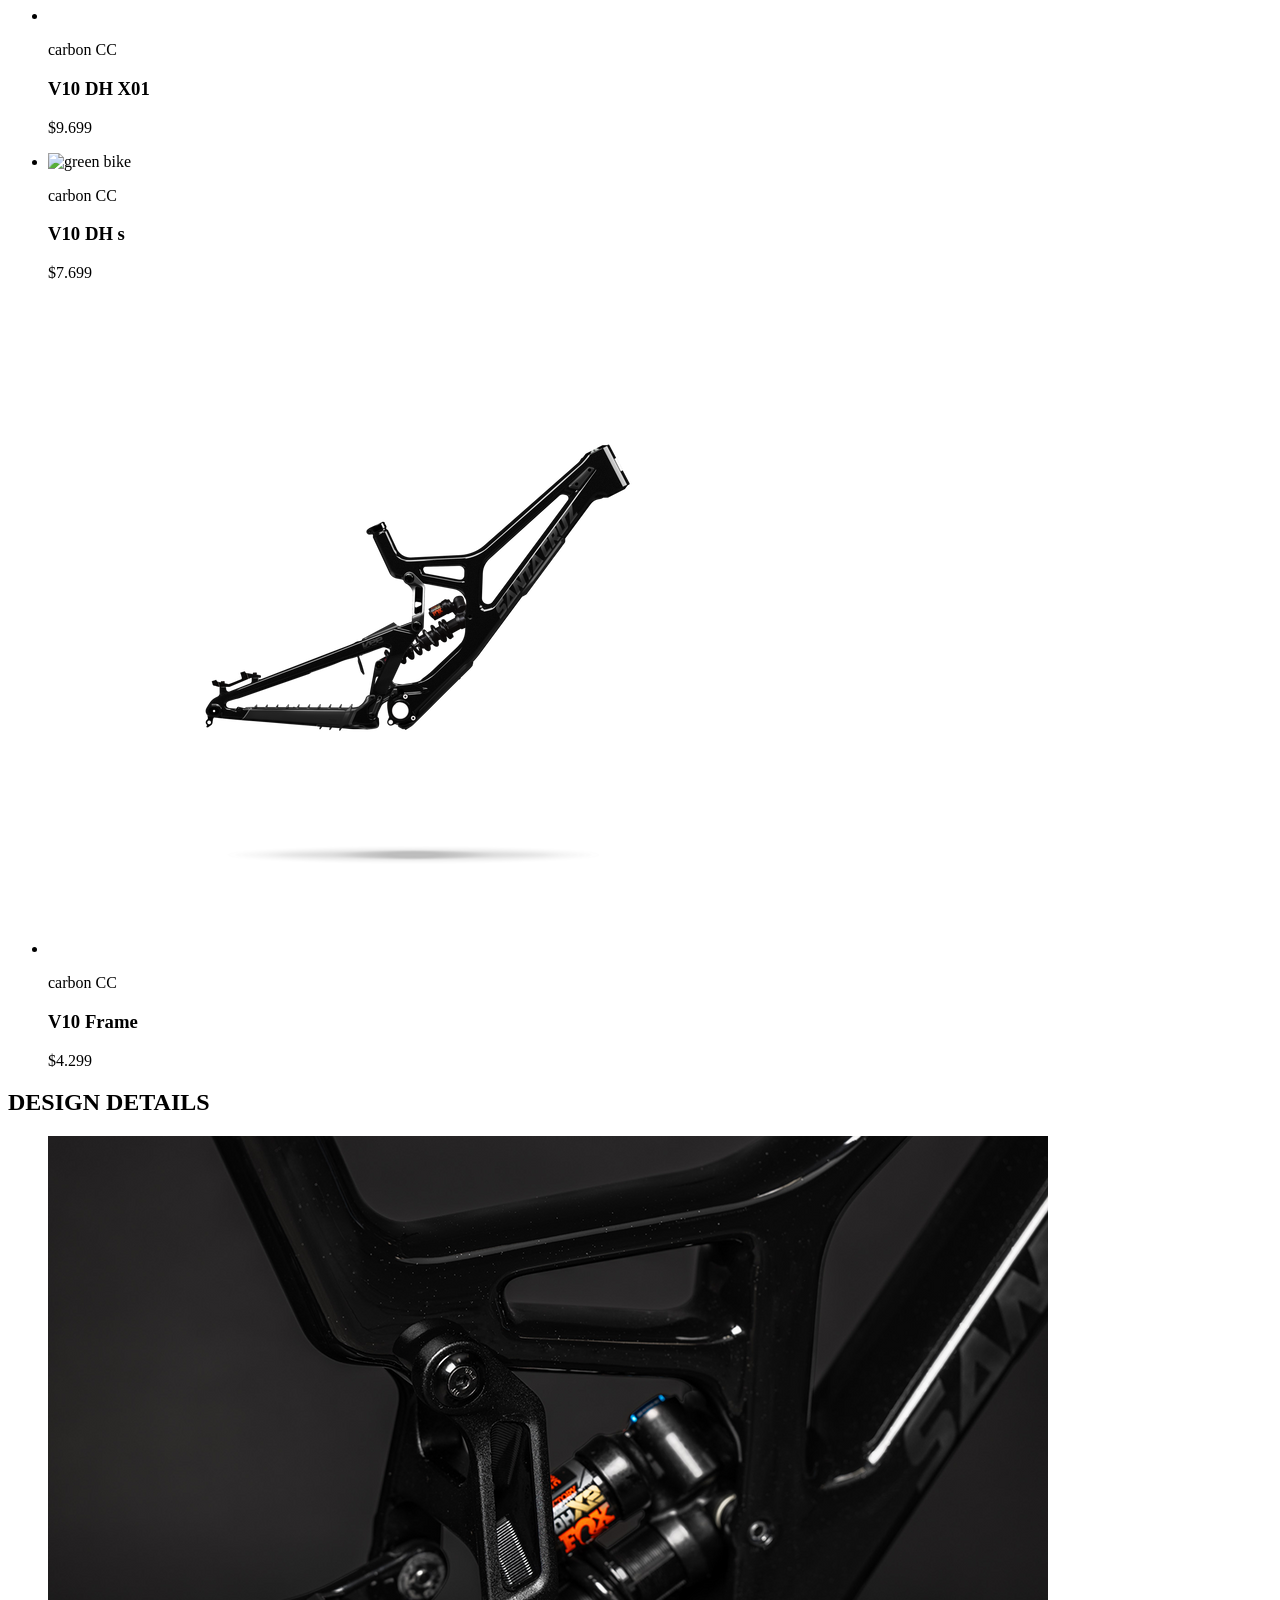
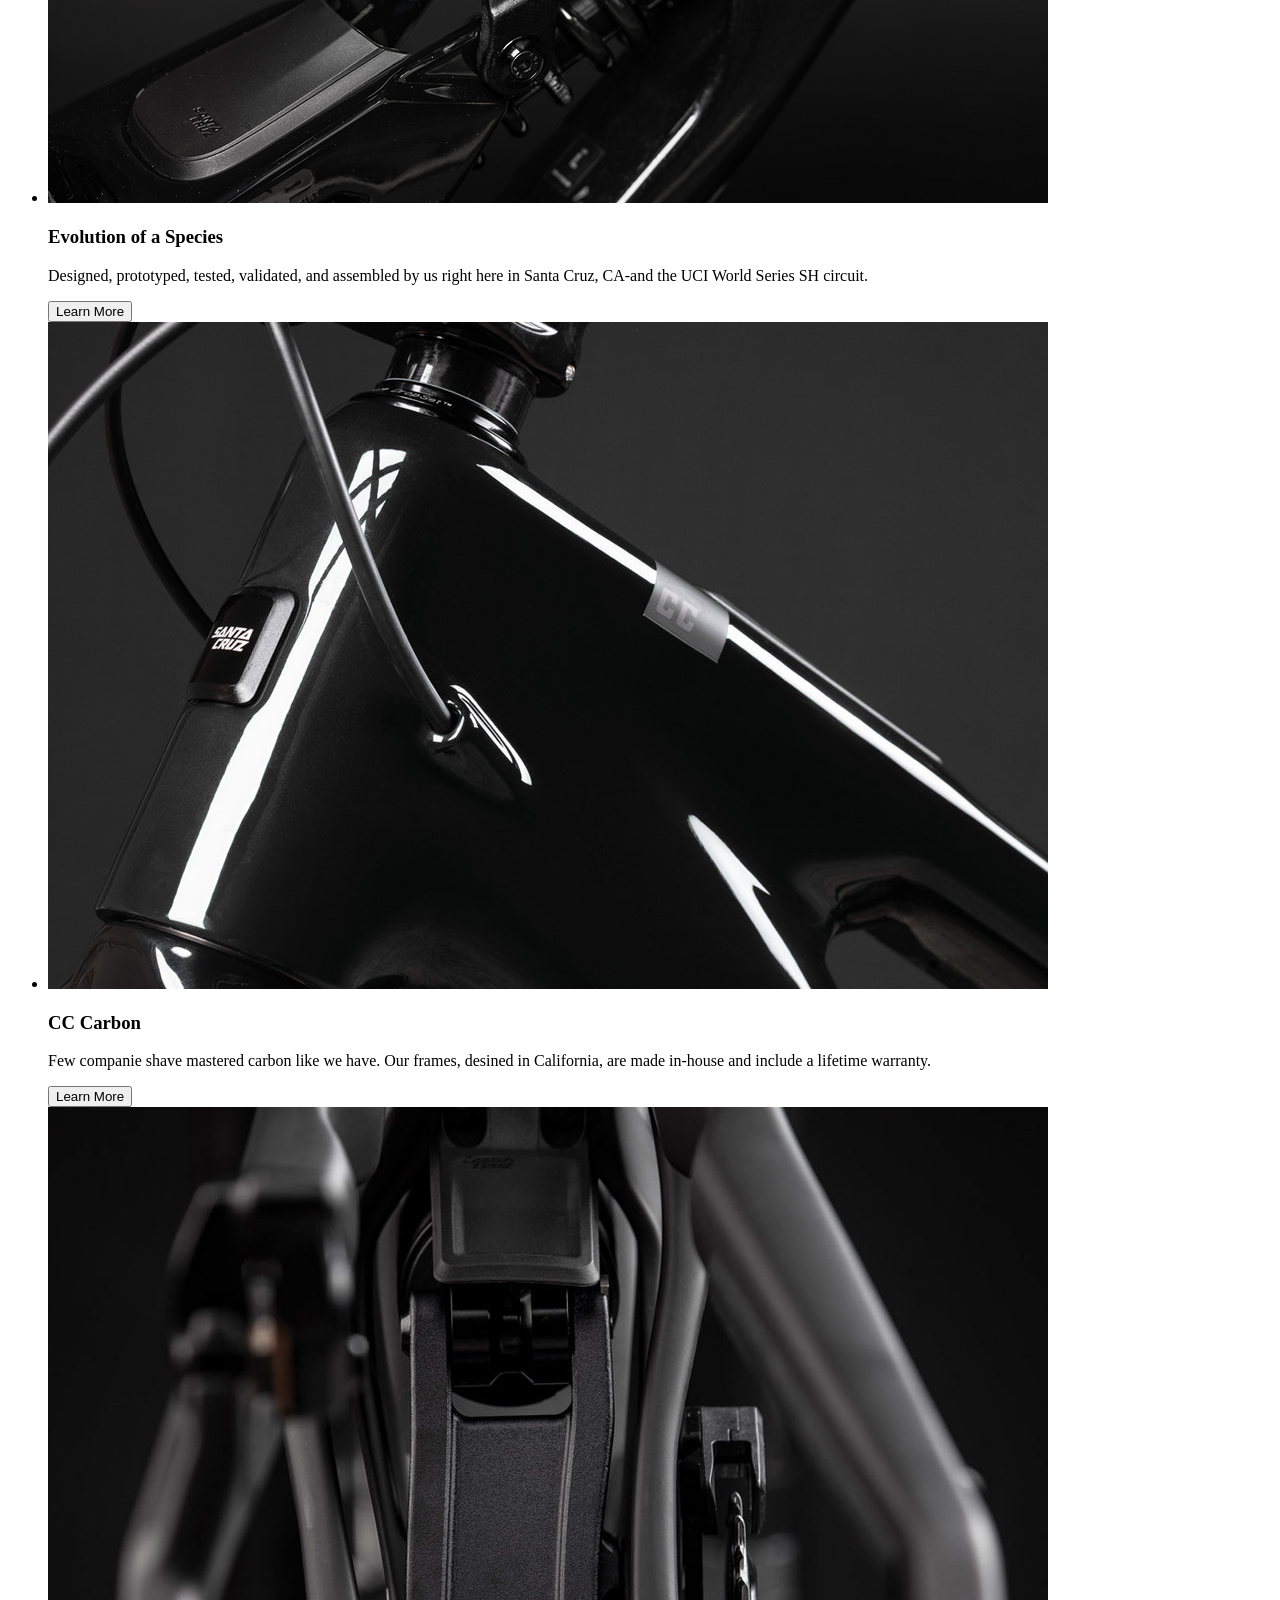
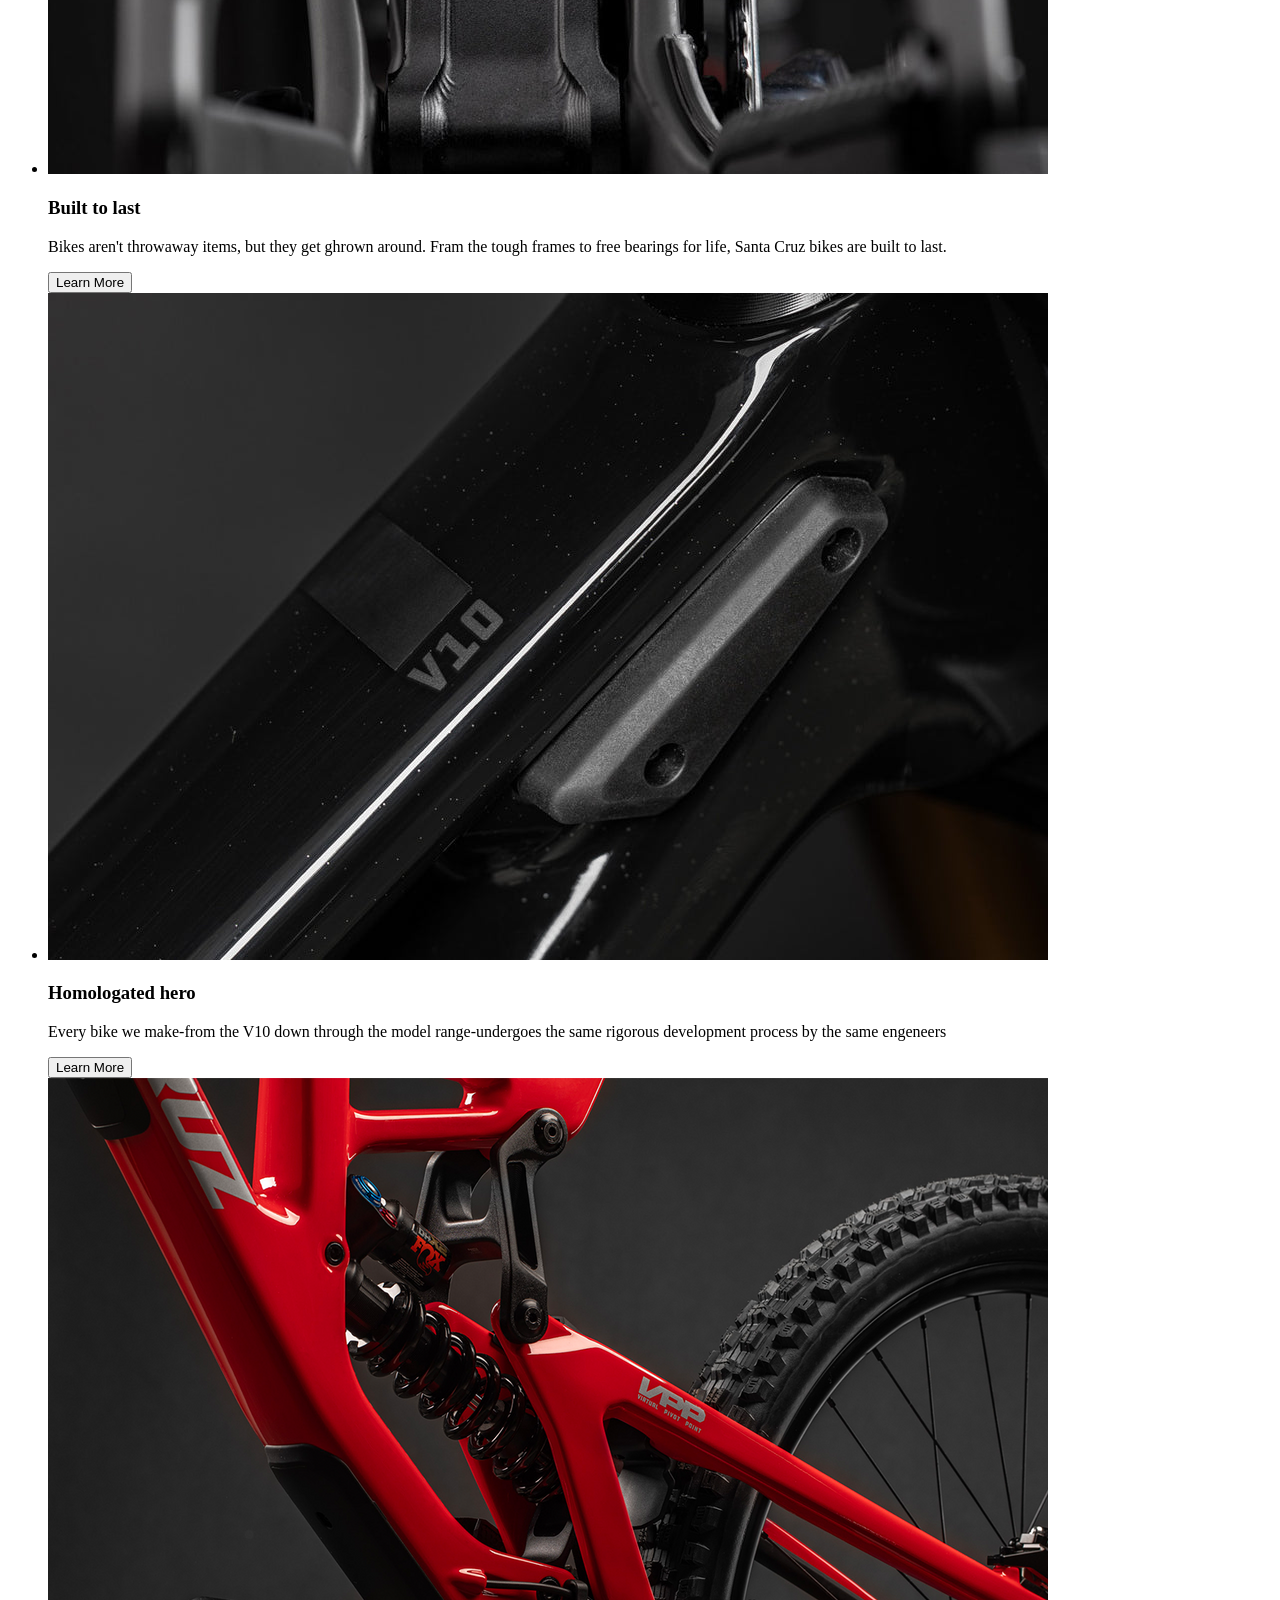
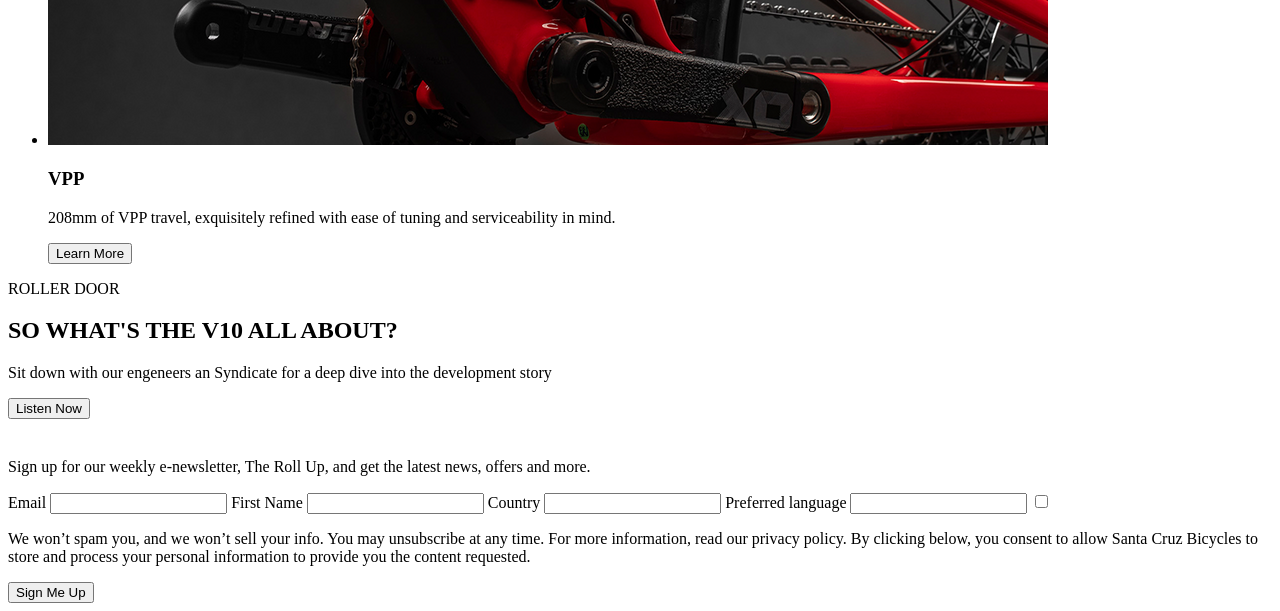
==== commit 76605913: "Update product.html" ====
--- a/product.html
+++ b/product.html
@@ -4,15 +4,16 @@
     <meta charset="UTF-8">
     <meta name="viewport" content="width=device-width, initial-scale=1.0">
     <title>Product</title>
-    <link rel="stylesheet" type="text/css" href="styles/style.css">
+    <link rel="stylesheet" type="text/css" href="styles.css">
     <body>
     
-        <Header class="groen">
-            <div class="nav">
+    <Header class="groen">
+        <img src="images/header-img.png" alt=" groene mtb v10" class="achtergrond-fiets">
+        <div class="nav">
                 <nav>
                     <div class="menu-button" id="open-menu"></div>
                 <ul class="menu-list" id="menu">
-                    <li>
+                 <li>
                         <div class="menu-button" id="close-menu"></div>
                     </li>
                         <li> <a href="product.html"> downhill v10 </a></li>
@@ -20,14 +21,14 @@
                         <li> MTB</li>
                 </ul>
                 </nav>
-                <img  src="images/header-logo.svg" alt="logo van de site">
-                <img src="images/shoping-cart.jpg" alt="plaatje van een winkelwagen">
+                    <img  src="images/header-logo.svg" alt="logo van de site">
+                    <img src="images/shoping-cart.jpg" alt="plaatje van een winkelwagen">
         </div>
-        <img src="images/product/MY25_V10_CC_DH_X01_GlossKelpGreen_2052f080-0261-4705-94ce-bcce536d07d3(1).png" alt=" groene mtb v10" class="mtb-fiets">
+        <div class="header-v10">
             <h1> v10</h1>
-        </Header>
-    <section class="v10">
-    </section>
+        </div>
+    </Header>
+
     <section class="the-eighth">
     <div class="flex">
         <h2> THERE'S NOTHNG LIKE RIDING A DH BIKE. NOTHING.</h2>
@@ -38,16 +39,15 @@
     </div>
 
     <div class="img">
-        <img src="images/product/LesGets24_M3_2416.jpg" alt="rode fiets">
             <div class="tekst">
             <h2> THE EIGHTH</h2>
             <p> DEVELOPING A WINNER</p>
             <button> Watch The Film</button>
         </div>
     </div>
-    <div class=" speed">
+    <div class="speed">
         <img src="images/product/Laurie_Greenland.2.jpeg" alt="mtb race" class="race">
-        <div class=" resonsive">
+        <div>
         <p class="subtekst"> PARK TO PODIUM</p>
         <h2> SPEED IS YOUR FRIEND</h2>
         <p> DH Bikes are Thoroughbred, singularly focused matchines designed for pure speed and thrills downhill.</p>
@@ -92,7 +92,9 @@
         </ul>
     </section>
     <section class="details"> 
+        <div class="center">
         <h2> DESIGN DETAILS</h2>
+    </div>
         <ul>
             <li>
                 <img src="images/product/DesignDetails_Evolution_V10_f6ac006f-c6fc-4e06-be21-ac7c0d5d57cb.png" alt="evolution of bike">
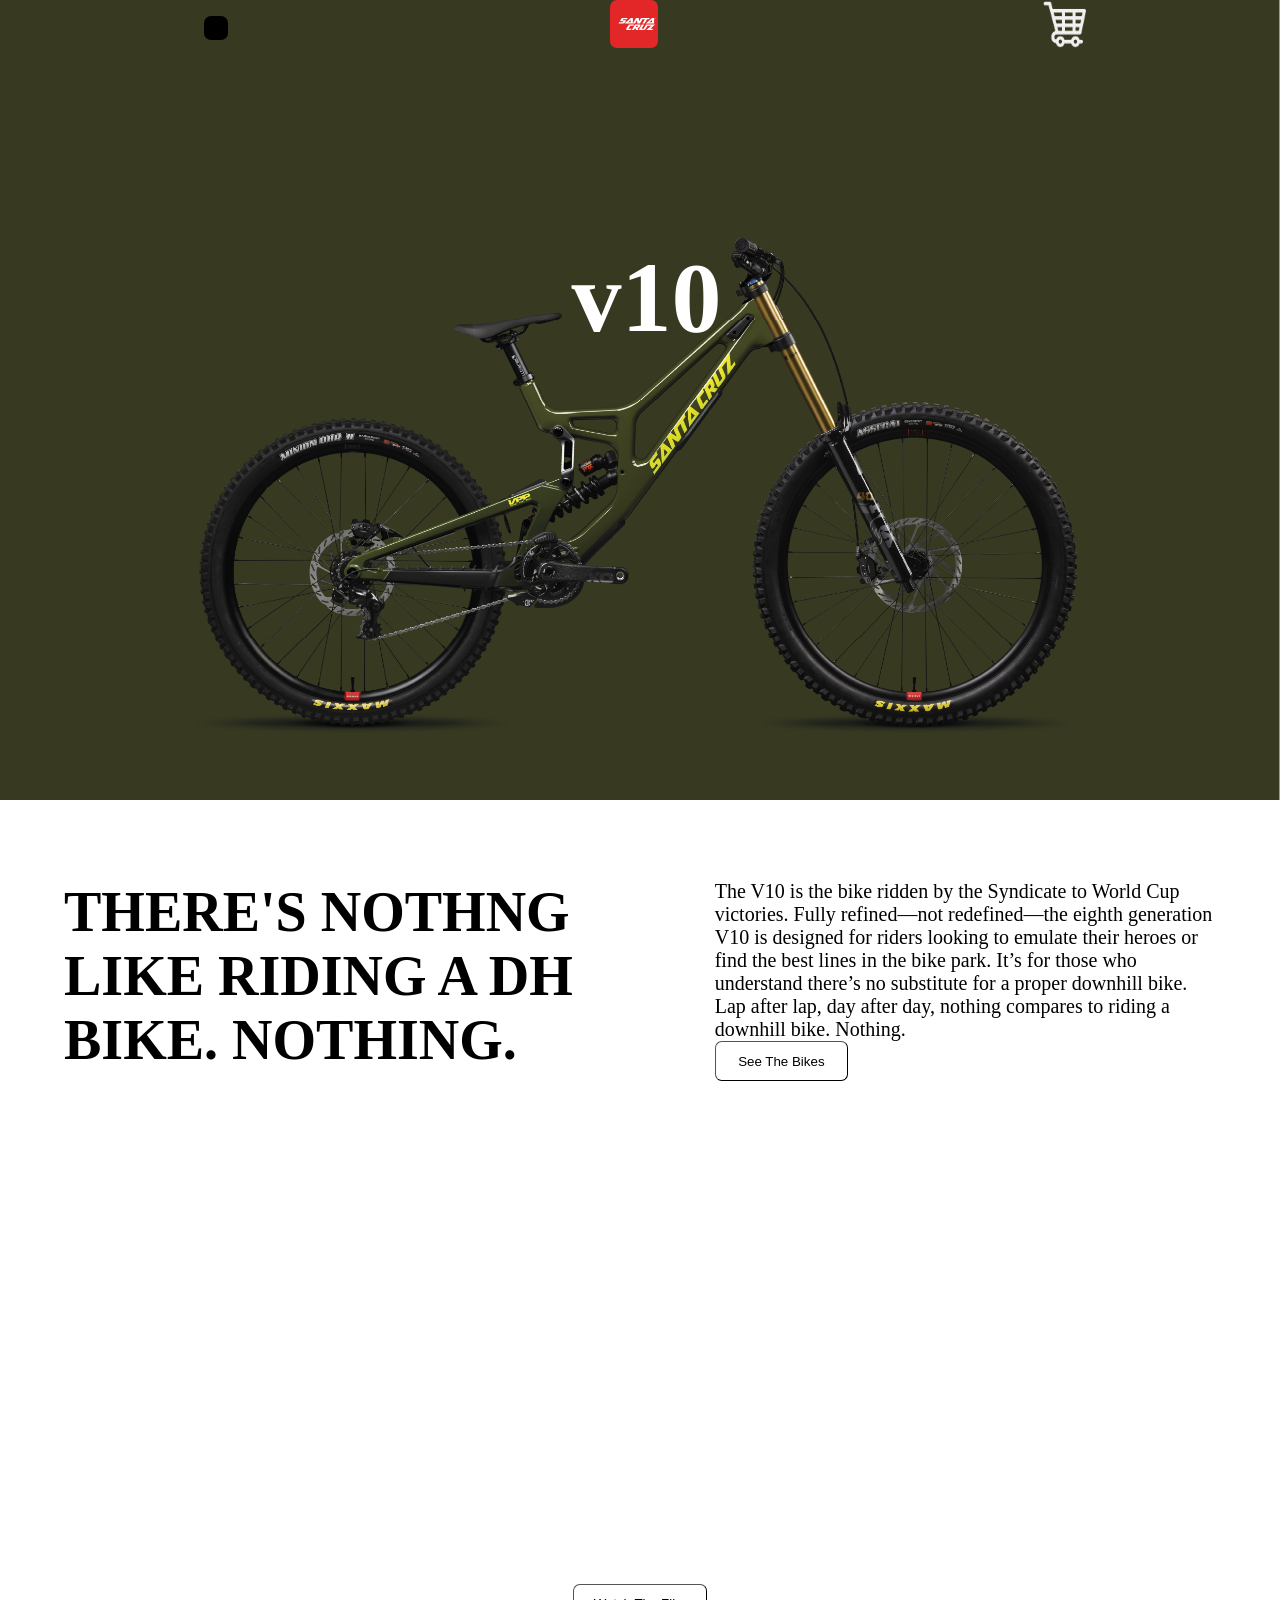
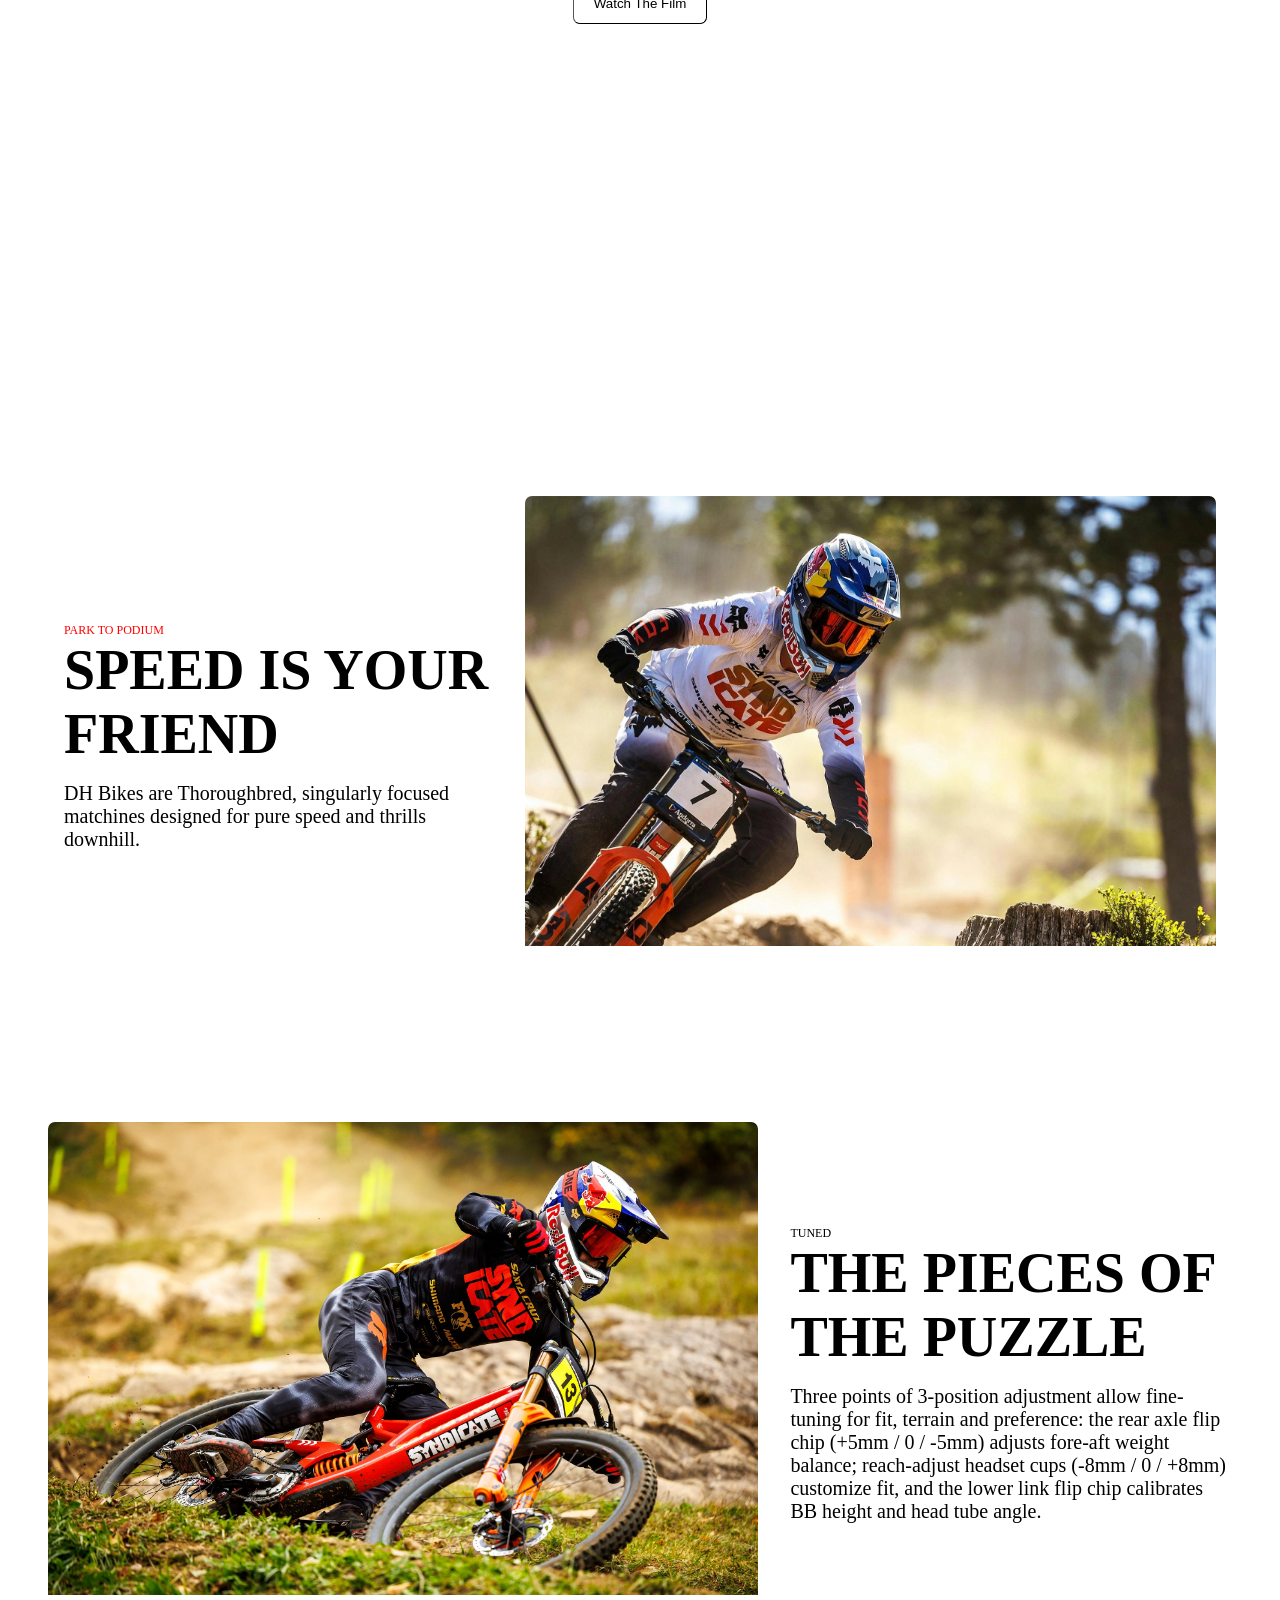
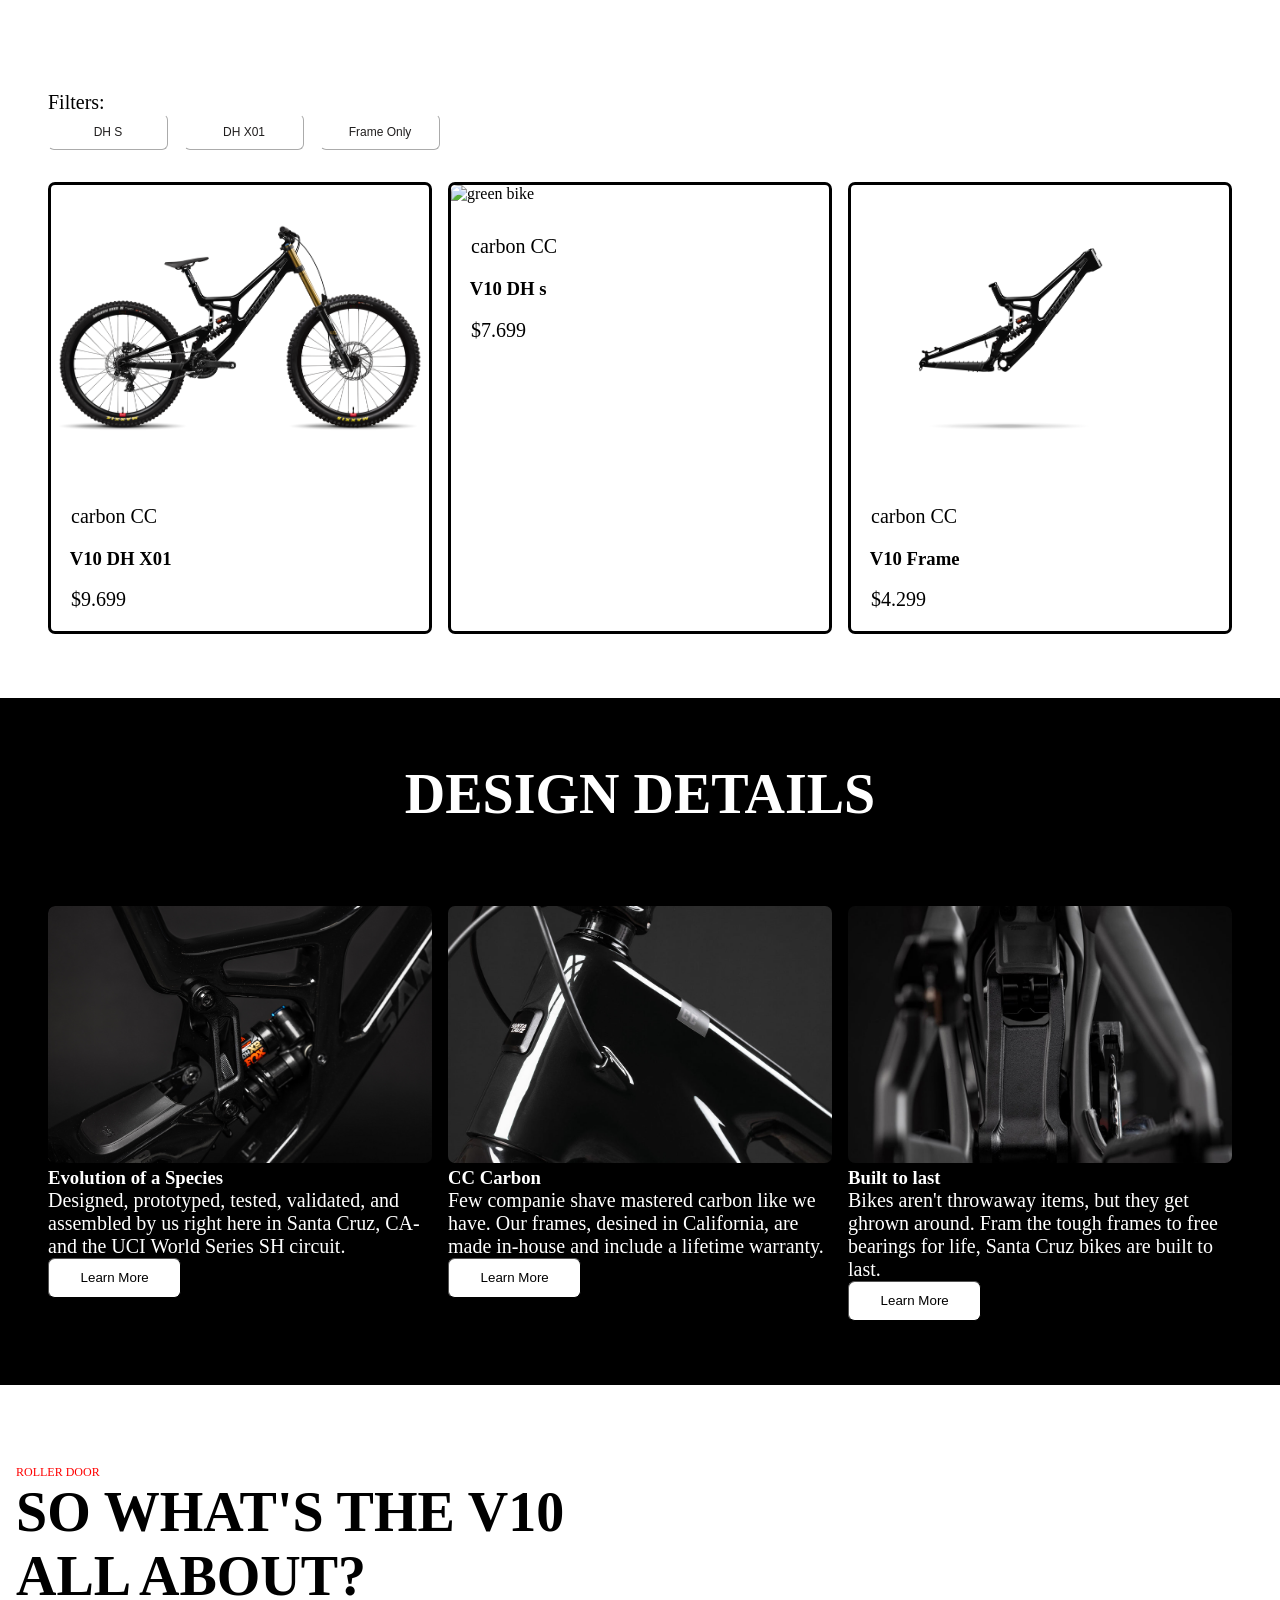
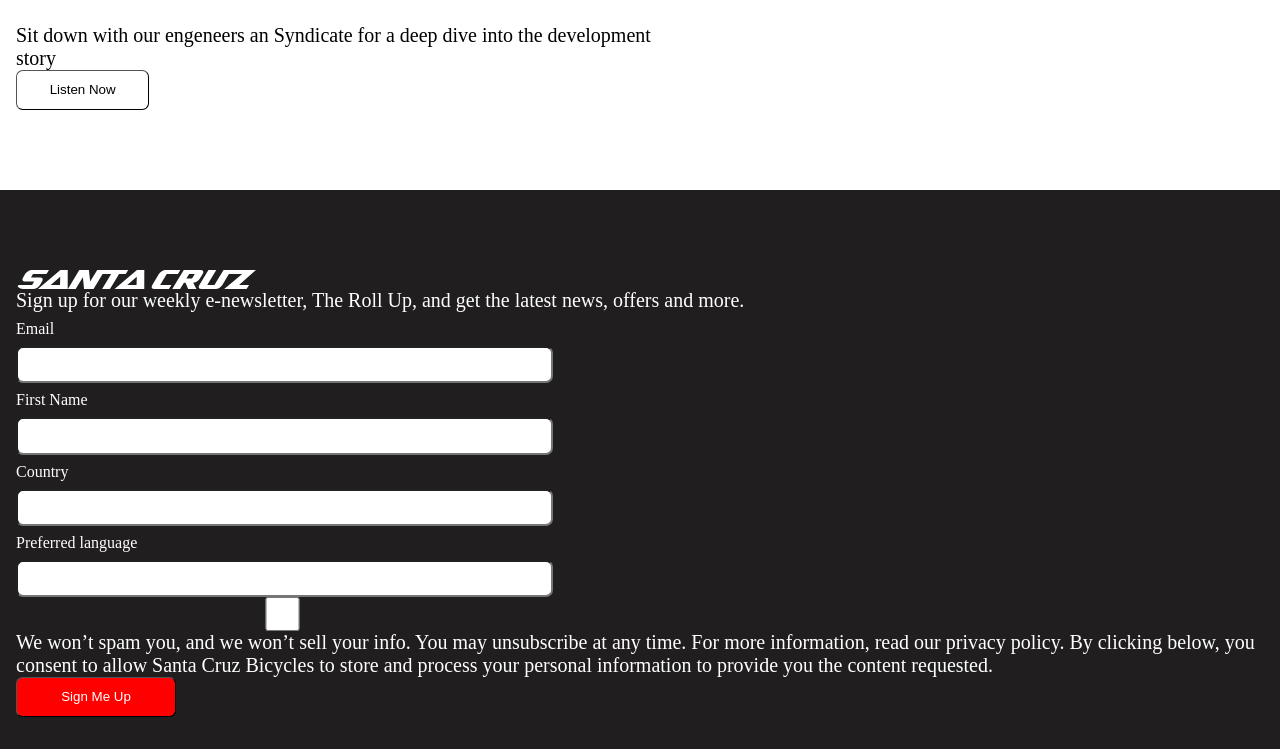
==== commit b6262463: "Update product.html" ====
--- a/product.html
+++ b/product.html
@@ -4,7 +4,7 @@
     <meta charset="UTF-8">
     <meta name="viewport" content="width=device-width, initial-scale=1.0">
     <title>Product</title>
-    <link rel="stylesheet" type="text/css" href="styles.css">
+    <link rel="stylesheet" type="text/css" href="styles/style.css">
     <body>
     
     <Header class="groen">
--- a/styles/style.css
+++ b/styles/style.css
@@ -0,0 +1,628 @@
+* {
+  margin: 0;
+  padding: 0;
+  list-style-type: none;
+  border-radius: 7px;
+}
+
+:root {
+  --background-white: white;
+  --background-black: black;
+  --color-white: white;
+  --color-black: black;
+}
+
+@media (prefers-color-scheme: dark) {
+  :root {
+    --background-white: black;
+    --background-black: black;
+    --color-white: white;
+    --color-black: white;
+  }
+}
+
+@font-face {
+  font-family: "normaal";
+  src: url(webfontkit-20251126-034941/proxima_nova_regular-webfont.woff2);
+  font-weight: normal;
+  font-style: normal;
+}
+
+@font-face {
+  font-family: "bold";
+  src: url(webfontkit-20251126-034941/proxima_nova_semibold-webfont.woff2);
+  font-weight: bold;
+  font-style: bold;
+}
+
+h1,
+h2,
+h3 {
+  font-family: bold;
+}
+
+h1 {
+  font-size: 48px;
+}
+h2 {
+  font-size: 32px;
+  margin-bottom: 1rem;
+}
+p {
+  font-family: normaal;
+  font-size: 16px;
+}
+
+.menu-list {
+  display: flex;
+  position: fixed;
+  top: 0;
+  left: -9999em;
+  background-color: #555;
+  height: 100vh;
+  margin: 0;
+  padding: 1em;
+  width: 100vw;
+  flex-direction: column;
+  justify-content: center;
+  line-height: 2em;
+  transition: 0.5s;
+  align-items: center;
+  gap: 2em;
+}
+
+.menu-button {
+  width: 1.5em;
+  height: 1.5em;
+  background-size: contain;
+  float: left;
+  margin-top: 1em;
+  background-color: var(--background-black);
+}
+
+#close-menu {
+  background-image: url ("images/button-hamburger.png");
+}
+
+#open-menu {
+  background-image: url ("images/button-hamburger.png");
+}
+
+header {
+  display: grid;
+  grid-template-columns: 1vw;
+  grid-template-rows: 30% 40% 30%;
+}
+
+.header-text h1 {
+  color: white;
+}
+
+.achtergrond-fiets {
+  grid-column: 1/2;
+  grid-row: 1/4;
+  width: 100vw;
+  height: 50em;
+  object-fit: cover;
+  border-radius: 0px;
+}
+
+.video {
+  grid-column: 1/2;
+  grid-row: 1/4;
+  width: 100vw;
+  height: 50em;
+  object-fit: cover;
+  border-radius: 0px;
+}
+.nav {
+  grid-row: 1/2;
+  display: flex;
+  justify-content: space-around;
+}
+
+.header-v10 {
+  display: flex;
+  flex-direction: row;
+  justify-content: center;
+  color: white;
+}
+.subtekst {
+  font-family: bold;
+  font-size: 12px;
+  color: red;
+}
+
+section,
+footer {
+  border-radius: 0px;
+}
+section {
+  background-color: var(--background-white);
+  color: var(--color-black);
+}
+
+.header-text {
+  display: flex;
+  flex-direction: column;
+  justify-content: center;
+  align-items: center;
+  text-align: center;
+  color: black;
+}
+
+.nav img {
+  height: 3em;
+  width: 3em;
+}
+
+button {
+  background-color: white;
+  border-radius: 0.5em;
+  width: 10em;
+  height: 3em;
+  border-width: 1px;
+}
+
+.first-section {
+  background-color: var(--background-black);
+  color: var(--color-white);
+  padding-left: 1em;
+  padding-right: 1em;
+  border-color: var(--color-black);
+}
+.first-section .subtekst {
+  padding-top: 5em;
+}
+
+.first-section button {
+  margin-bottom: 3em;
+  margin-top: 2em;
+}
+.first-section img {
+  width: 100%;
+  padding-bottom: 4em;
+  object-fit: cover;
+}
+.scroll ul {
+  display: grid;
+  grid-auto-flow: column;
+  grid-auto-columns: 80%;
+  grid-template-rows: 30rem;
+  gap: 1em;
+  padding-top: 4em;
+  padding-left: 1em;
+}
+.scroll ul {
+  overflow: scroll;
+}
+
+.scroll ul li:nth-of-type(1) {
+  background-image: url("images/img-section.webp");
+  display: grid;
+  justify-items: start;
+  align-items: end;
+  grid-template-rows: 1fr;
+  padding-left: 1em;
+  padding-bottom: 2em;
+  color: var(--color-white);
+  background-size: cover;
+}
+.scroll ul li:nth-of-type(2) {
+  background-image: url("images/img-section2.jpg");
+  display: grid;
+  justify-items: start;
+  align-items: end;
+  grid-template-rows: 1fr;
+  padding-left: 1em;
+  padding-bottom: 2em;
+  color: var(--color-white);
+  background-size: cover;
+}
+.scroll ul li:nth-of-type(3) {
+  background-image: url("images/img-section3.webp");
+  display: grid;
+  justify-items: start;
+  align-items: end;
+  grid-template-rows: 1fr;
+  padding-left: 1em;
+  padding-bottom: 2em;
+  color: var(--color-white);
+  background-size: cover;
+}
+
+.scrollbar {
+  display: flex;
+  flex-direction: column;
+}
+
+.links {
+  padding-top: 4em;
+  order: 1;
+  padding-left: 1em;
+  padding-right: 1em;
+}
+
+.preview {
+  padding-top: 4em;
+}
+
+.preview ul {
+  display: grid;
+  grid-template-columns: 1fr;
+  grid-auto-rows: 30em;
+  padding-left: 1em;
+  padding-right: 1em;
+  gap: 1em;
+}
+
+.preview ul li:nth-of-type(1) {
+  background-image: url("images/PG_250523_Vala_01085.jpg");
+  background-size: cover;
+  display: flex;
+  flex-direction: column;
+  justify-content: end;
+  padding-left: 1em;
+  padding-right: 1em;
+  color: var(--color-white);
+  padding-bottom: 1em;
+}
+
+.preview ul li:nth-of-type(2) {
+  background-image: url("images/MY26_bronson_details_011.jpg");
+  background-size: cover;
+  display: flex;
+  flex-direction: column;
+  justify-content: end;
+  padding-left: 1em;
+  padding-right: 1em;
+  color: var(--color-white);
+  padding-bottom: 1em;
+}
+
+.preview ul li h3 {
+  font-size: 28px;
+}
+
+.fiets-carousel {
+  padding-left: 1em;
+  padding-top: 4em;
+  padding-bottom: 4em;
+}
+
+.fiets-carousel ul {
+  overflow: scroll;
+  display: flex;
+  flex-direction: row;
+  gap: 1em;
+  padding-left: 0em;
+}
+.fiets-carousel p,
+.fiets-carousel h3 {
+  color: var(--text-color);
+  padding-left: 1em;
+  padding-right: 1em;
+}
+
+.fiets-carousel img {
+  padding-left: 1em;
+  padding-right: 1em;
+}
+
+.fiets-carousel li {
+  border-color: black;
+  border: 1px solid var(--color-black);
+}
+
+footer {
+  background-color: #201e1e;
+  padding-left: 1em;
+  padding-right: 1em;
+  padding-top: 2em;
+  padding-bottom: 2em;
+  display: flex;
+  flex-direction: column;
+  color: var(--color-white);
+}
+
+footer button {
+  width: 12em;
+  background-color: red;
+  color: white;
+}
+
+footer img {
+  width: 15em;
+  padding-top: 3em;
+}
+
+label {
+  padding-top: 0.5em;
+  padding-bottom: 0.5em;
+}
+
+input {
+  height: 2.5em;
+}
+
+.flex {
+  padding-left: 1em;
+  padding-right: 1em;
+  padding-bottom: 4em;
+  padding-top: 4em;
+}
+
+.flex p {
+  font-size: 20px;
+}
+
+.img {
+  display: grid;
+  background-image: url("images/product/LesGets24_M3_2416.jpg");
+  grid-template-columns: 1fr;
+  grid-template-rows: 65vh;
+  margin-left: 1em;
+  margin-right: 1em;
+  background-size: cover;
+  background-position: center;
+  margin-bottom: 4em;
+}
+
+.tekst {
+  display: flex;
+  justify-content: center;
+  align-items: center;
+  flex-direction: column;
+  color: white;
+}
+.speed {
+  margin-left: 1em;
+  margin-right: 1em;
+  padding-bottom: 4em;
+}
+
+.speed img {
+  max-width: 100%;
+  min-height: 50vh;
+  object-fit: cover;
+  object-position: center;
+  padding-bottom: 2em;
+}
+.speed2 {
+  padding-bottom: 4em;
+}
+.speed2 img {
+  max-width: 100%;
+  min-height: 50vh;
+  object-fit: cover;
+  object-position: center;
+  padding-bottom: 2em;
+}
+
+.puzzle h2,
+.puzzle p {
+  color: var(--color-black);
+}
+
+.puzzle li {
+  border-style: solid;
+  border-color: var(--color-black);
+}
+
+.puzzle ul li img {
+  height: auto;
+  width: 100%;
+  padding-bottom: 2em;
+  object-fit: cover;
+}
+
+.puzzle li h3,
+.puzzle li p {
+  color: var(--color-black);
+  padding-left: 1em;
+  padding-bottom: 1em;
+}
+
+.puzzle ul {
+  display: flex;
+  flex-direction: column;
+  gap: 1em;
+}
+
+.filter {
+  display: flex;
+  flex-direction: row;
+  gap: 1em;
+}
+
+.filter button {
+  background-color: white;
+  border-color: white;
+  color: #201e1e;
+  font-size: 12px;
+  padding: 0.5em;
+}
+
+.puzzle {
+  padding-left: 1em;
+  padding-right: 1em;
+  padding-bottom: 4em;
+}
+.center {
+  display: flex;
+  flex-direction: column;
+  justify-content: center;
+  align-items: center;
+  padding-bottom: 4em;
+}
+.details {
+  background-color: var(--background-black);
+  color: var(--color-white);
+  padding-bottom: 4em;
+  padding-top: 4em;
+}
+
+.details ul {
+  display: flex;
+  flex-direction: row;
+  flex-shrink: 0;
+  overflow: scroll;
+  gap: 1em;
+}
+
+.details ul img {
+  width: 60vw;
+  height: auto;
+}
+
+.about {
+  padding-left: 1em;
+  padding-right: 1em;
+  padding-bottom: 4em;
+  padding-top: 4em;
+}
+
+@media (min-width: 820px) {
+  h1 {
+    font-size: 100px;
+  }
+  h2 {
+    font-size: 56px;
+  }
+  p {
+    font-size: 20px;
+  }
+
+  .nav-bar {
+    grid-row-start: 1;
+    grid-row-end: 2;
+  }
+
+  section {
+    padding-left: 3em;
+    padding-right: 3em;
+  }
+
+  .first-section {
+    display: flex;
+    flex-direction: row;
+    gap: 3em;
+    padding-left: 3em;
+    padding-right: 3em;
+    padding-top: 10em;
+    padding-bottom: 10em;
+  }
+  .first-section img {
+    max-width: 50%;
+    flex-grow: 1;
+  }
+
+  .responsive {
+    flex-grow: 1;
+  }
+
+  .scrollbar {
+    display: flex;
+    flex-direction: row;
+    padding-bottom: 5em;
+  }
+  .scrollbar ul {
+    grid-template-columns: 30vw;
+  }
+
+  .links {
+    order: -1;
+    width: 50%;
+  }
+
+  .preview ul {
+    display: grid;
+    grid-template-columns: 1fr 1fr;
+    gap: 2em;
+  }
+  .preview img {
+    background-image: cover;
+  }
+
+  .fiets-carousel ul li {
+    min-width: 33%;
+  }
+  .fiets-carousel ul li img {
+    min-width: 90%;
+  }
+
+  footer input {
+    width: 40em;
+  }
+
+  .flex {
+    padding-top: 5em;
+    display: flex;
+  }
+
+  .responsive {
+    width: 100%;
+  }
+  .responsive2 {
+    width: 100%;
+  }
+
+  .tekst {
+    height: 50em;
+  }
+  .img {
+    height: 50em;
+  }
+
+  .speed {
+    display: flex;
+    flex-direction: row;
+    gap: 2em;
+    align-items: center;
+    padding-top: 5em;
+  }
+
+  .speed img {
+    width: 60%;
+    order: 1;
+  }
+
+  .speed2 {
+    display: flex;
+    flex-direction: row;
+    gap: 2em;
+    align-items: center;
+    padding-top: 5em;
+  }
+
+  .speed2 img {
+    width: 60%;
+  }
+
+  .puzzle ul {
+    padding-top: 2em;
+    display: grid;
+    grid-template-columns: 1fr 1fr 1fr;
+  }
+
+  .puzzle {
+    padding-left: 3em;
+    padding-right: 3em;
+  }
+
+  .details ul li {
+    width: 40%;
+    height: auto;
+  }
+
+  .details ul li img {
+    width: 30vw;
+  }
+
+  .about {
+    padding-top: 5em;
+    padding-bottom: 5em;
+    width: 50vw;
+    padding-right: 47.4vw;
+  }
+}
